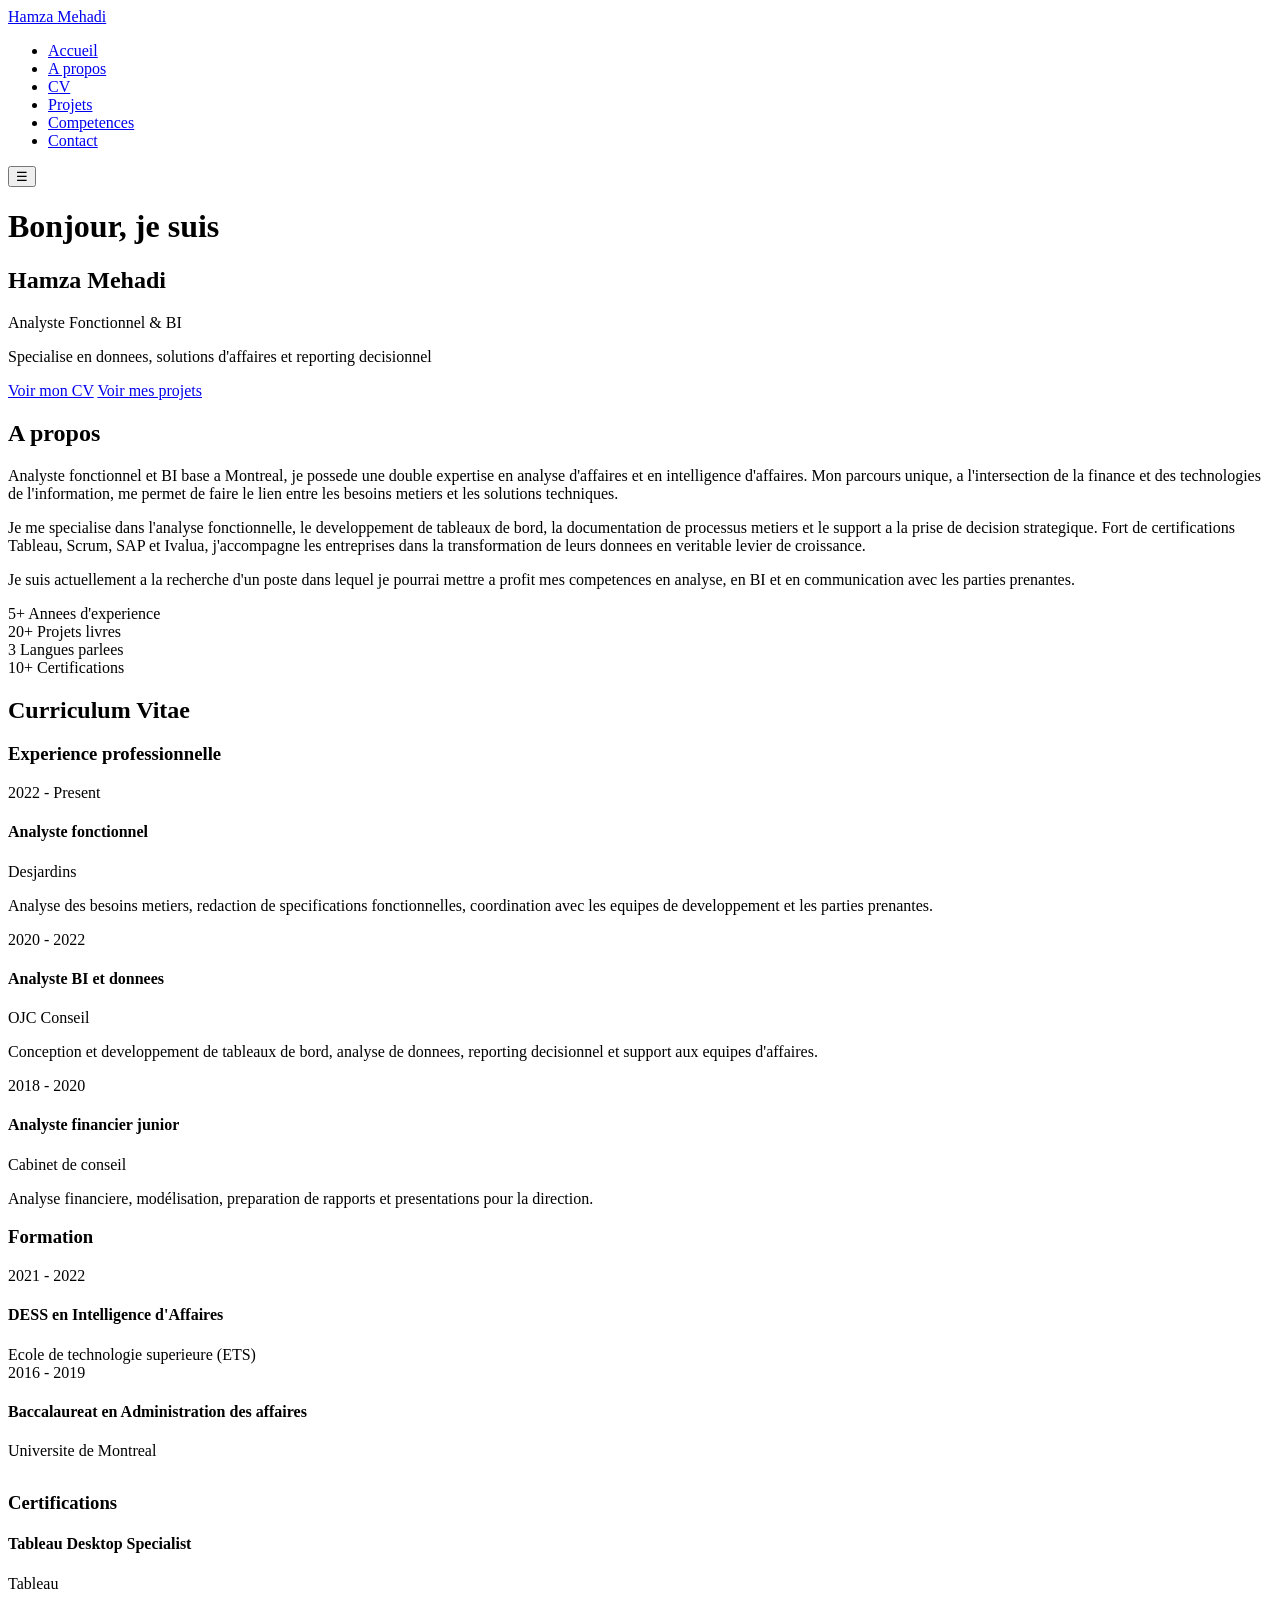
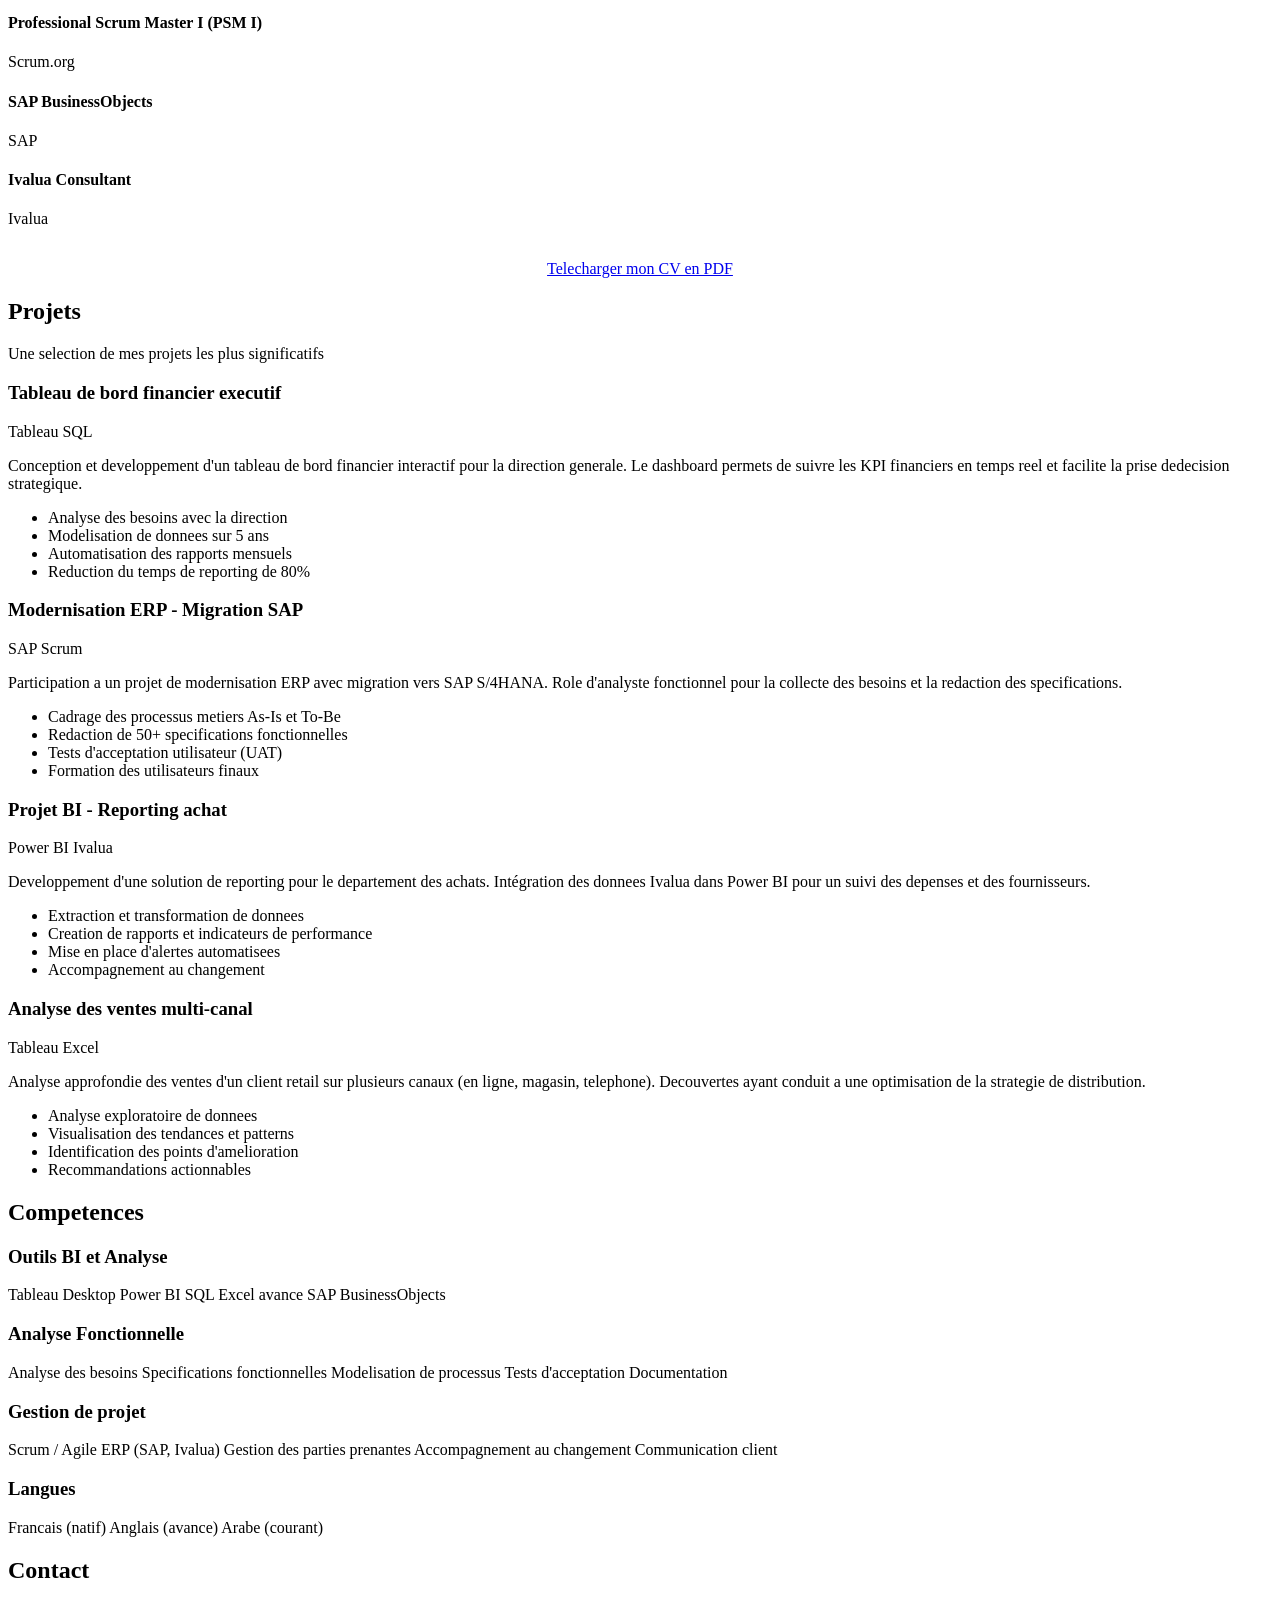
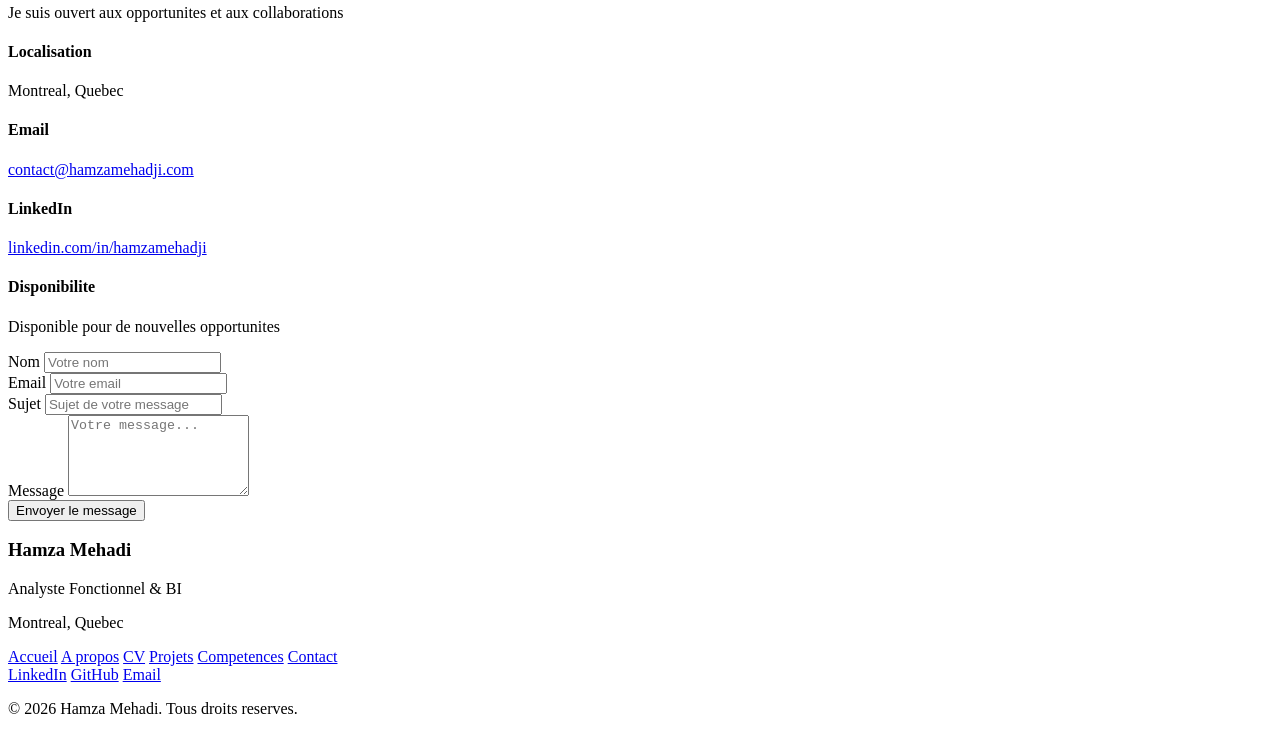
==== index.html @ 6923480e "Create index.html" ====
<!DOCTYPE html>
<html lang="fr">
<head>
    <meta charset="UTF-8">
    <meta name="viewport" content="width=device-width, initial-scale=1.0">
    <meta name="description" content="Portfolio de Hamza Mehadi - Analyste Fonctionnel et BI a Montreal">
    <title>Hamza Mehadi | Analyste Fonctionnel et BI</title>
    <link rel="stylesheet" href="styles.css">
</head>
<body>
    <!-- Navigation -->
    <nav class="navbar">
        <a href="#" class="logo">Hamza Mehadi</a>
        <ul class="nav-links">
            <li><a href="#accueil">Accueil</a></li>
            <li><a href="#apropos">A propos</a></li>
            <li><a href="#cv">CV</a></li>
            <li><a href="#projets">Projets</a></li>
            <li><a href="#competences">Competences</a></li>
            <li><a href="#contact">Contact</a></li>
        </ul>
        <button class="nav-toggle" aria-label="Menu">&#9776;</button>
    </nav>

    <!-- Accueil / Hero -->
    <header id="accueil" class="hero">
        <div class="hero-content">
            <h1 class="hero-greeting">Bonjour, je suis</h1>
            <h2 class="hero-name">Hamza Mehadi</h2>
            <p class="hero-title">Analyste Fonctionnel & BI</p>
            <p class="hero-subtitle">Specialise en donnees, solutions d'affaires et reporting decisionnel</p>
            <div class="hero-buttons">
                <a href="#cv" class="btn btn-primary">Voir mon CV</a>
                <a href="#projets" class="btn btn-secondary">Voir mes projets</a>
            </div>
        </div>
    </header>

    <!-- A propos -->
    <section id="apropos" class="section">
        <div class="container">
            <h2 class="section-title">A propos</h2>
            <div class="about-content">
                <div class="about-text">
                    <p>Analyste fonctionnel et BI base a Montreal, je possede une double expertise en analyse d'affaires et en intelligence d'affaires. Mon parcours unique, a l'intersection de la finance et des technologies de l'information, me permet de faire le lien entre les besoins metiers et les solutions techniques.</p>
                    <p>Je me specialise dans l'analyse fonctionnelle, le developpement de tableaux de bord, la documentation de processus metiers et le support a la prise de decision strategique. Fort de certifications Tableau, Scrum, SAP et Ivalua, j'accompagne les entreprises dans la transformation de leurs donnees en veritable levier de croissance.</p>
                    <p>Je suis actuellement a la recherche d'un poste dans lequel je pourrai mettre a profit mes competences en analyse, en BI et en communication avec les parties prenantes.</p>
                </div>
                <div class="about-stats">
                    <div class="stat-card">
                        <span class="stat-number">5+</span>
                        <span class="stat-label">Annees d'experience</span>
                    </div>
                    <div class="stat-card">
                        <span class="stat-number">20+</span>
                        <span class="stat-label">Projets livres</span>
                    </div>
                    <div class="stat-card">
                        <span class="stat-number">3</span>
                        <span class="stat-label">Langues parlees</span>
                    </div>
                    <div class="stat-card">
                        <span class="stat-number">10+</span>
                        <span class="stat-label">Certifications</span>
                    </div>
                </div>
            </div>
        </div>
    </section>

    <!-- CV -->
    <section id="cv" class="section section-alt">
        <div class="container">
            <h2 class="section-title">Curriculum Vitae</h2>
            <div class="cv-wrapper">
                <!-- Experience -->
                <div class="cv-column">
                    <h3 class="cv-heading">Experience professionnelle</h3>
                    <div class="cv-item">
                        <span class="cv-date">2022 - Present</span>
                        <h4 class="cv-role">Analyste fonctionnel</h4>
                        <span class="cv-company">Desjardins</span>
                        <p>Analyse des besoins metiers, redaction de specifications fonctionnelles, coordination avec les equipes de developpement et les parties prenantes.</p>
                    </div>
                    <div class="cv-item">
                        <span class="cv-date">2020 - 2022</span>
                        <h4 class="cv-role">Analyste BI et donnees</h4>
                        <span class="cv-company">OJC Conseil</span>
                        <p>Conception et developpement de tableaux de bord, analyse de donnees, reporting decisionnel et support aux equipes d'affaires.</p>
                    </div>
                    <div class="cv-item">
                        <span class="cv-date">2018 - 2020</span>
                        <h4 class="cv-role">Analyste financier junior</h4>
                        <span class="cv-company">Cabinet de conseil</span>
                        <p>Analyse financiere, modélisation, preparation de rapports et presentations pour la direction.</p>
                    </div>
                </div>
                <!-- Formation -->
                <div class="cv-column">
                    <h3 class="cv-heading">Formation</h3>
                    <div class="cv-item">
                        <span class="cv-date">2021 - 2022</span>
                        <h4 class="cv-role">DESS en Intelligence d'Affaires</h4>
                        <span class="cv-company">Ecole de technologie superieure (ETS)</span>
                    </div>
                    <div class="cv-item">
                        <span class="cv-date">2016 - 2019</span>
                        <h4 class="cv-role">Baccalaureat en Administration des affaires</h4>
                        <span class="cv-company">Universite de Montreal</span>
                    </div>
                    <h3 class="cv-heading" style="margin-top:2rem;">Certifications</h3>
                    <div class="cv-item">
                        <h4 class="cv-role">Tableau Desktop Specialist</h4>
                        <span class="cv-company">Tableau</span>
                    </div>
                    <div class="cv-item">
                        <h4 class="cv-role">Professional Scrum Master I (PSM I)</h4>
                        <span class="cv-company">Scrum.org</span>
                    </div>
                    <div class="cv-item">
                        <h4 class="cv-role">SAP BusinessObjects</h4>
                        <span class="cv-company">SAP</span>
                    </div>
                    <div class="cv-item">
                        <h4 class="cv-role">Ivalua Consultant</h4>
                        <span class="cv-company">Ivalua</span>
                    </div>
                </div>
            </div>
            <div class="cv-download" style="text-align:center;margin-top:2rem;">
                <a href="#" class="btn btn-primary">Telecharger mon CV en PDF</a>
            </div>
        </div>
    </section>

    <!-- Projets -->
    <section id="projets" class="section">
        <div class="container">
            <h2 class="section-title">Projets</h2>
            <p class="section-subtitle">Une selection de mes projets les plus significatifs</p>
            <div class="projects-grid">
                <!-- Projet 1 -->
                <article class="project-card">
                    <div class="project-content">
                        <h3 class="project-title">Tableau de bord financier executif</h3>
                        <span class="project-tag">Tableau</span>
                        <span class="project-tag">SQL</span>
                        <p>Conception et developpement d'un tableau de bord financier interactif pour la direction generale. Le dashboard permets de suivre les KPI financiers en temps reel et facilite la prise dedecision strategique.</p>
                        <ul class="project-highlights">
                            <li>Analyse des besoins avec la direction</li>
                            <li>Modelisation de donnees sur 5 ans</li>
                            <li>Automatisation des rapports mensuels</li>
                            <li>Reduction du temps de reporting de 80%</li>
                        </ul>
                    </div>
                </article>
                <!-- Projet 2 -->
                <article class="project-card">
                    <div class="project-content">
                        <h3 class="project-title">Modernisation ERP - Migration SAP</h3>
                        <span class="project-tag">SAP</span>
                        <span class="project-tag">Scrum</span>
                        <p>Participation a un projet de modernisation ERP avec migration vers SAP S/4HANA. Role d'analyste fonctionnel pour la collecte des besoins et la redaction des specifications.</p>
                        <ul class="project-highlights">
                            <li>Cadrage des processus metiers As-Is et To-Be</li>
                            <li>Redaction de 50+ specifications fonctionnelles</li>
                            <li>Tests d'acceptation utilisateur (UAT)</li>
                            <li>Formation des utilisateurs finaux</li>
                        </ul>
                    </div>
                </article>
                <!-- Projet 3 -->
                <article class="project-card">
                    <div class="project-content">
                        <h3 class="project-title">Projet BI - Reporting achat</h3>
                        <span class="project-tag">Power BI</span>
                        <span class="project-tag">Ivalua</span>
                        <p>Developpement d'une solution de reporting pour le departement des achats. Intégration des donnees Ivalua dans Power BI pour un suivi des depenses et des fournisseurs.</p>
                        <ul class="project-highlights">
                            <li>Extraction et transformation de donnees</li>
                            <li>Creation de rapports et indicateurs de performance</li>
                            <li>Mise en place d'alertes automatisees</li>
                            <li>Accompagnement au changement</li>
                        </ul>
                    </div>
                </article>
                <!-- Projet 4 -->
                <article class="project-card">
                    <div class="project-content">
                        <h3 class="project-title">Analyse des ventes multi-canal</h3>
                        <span class="project-tag">Tableau</span>
                        <span class="project-tag">Excel</span>
                        <p>Analyse approfondie des ventes d'un client retail sur plusieurs canaux (en ligne, magasin, telephone). Decouvertes ayant conduit a une optimisation de la strategie de distribution.</p>
                        <ul class="project-highlights">
                            <li>Analyse exploratoire de donnees</li>
                            <li>Visualisation des tendances et patterns</li>
                            <li>Identification des points d'amelioration</li>
                            <li>Recommandations actionnables</li>
                        </ul>
                    </div>
                </article>
            </div>
        </div>
    </section>

    <!-- Competences -->
    <section id="competences" class="section section-alt">
        <div class="container">
            <h2 class="section-title">Competences</h2>
            <div class="skills-grid">
                <!-- Competences techniques -->
                <div class="skills-category">
                    <h3 class="skills-category-title">Outils BI et Analyse</h3>
                    <div class="skills-list">
                        <span class="skill-tag">Tableau Desktop</span>
                        <span class="skill-tag">Power BI</span>
                        <span class="skill-tag">SQL</span>
                        <span class="skill-tag">Excel avance</span>
                        <span class="skill-tag">SAP BusinessObjects</span>
                    </div>
                </div>
                <!-- Competences fonctionnelles -->
                <div class="skills-category">
                    <h3 class="skills-category-title">Analyse Fonctionnelle</h3>
                    <div class="skills-list">
                        <span class="skill-tag">Analyse des besoins</span>
                        <span class="skill-tag">Specifications fonctionnelles</span>
                        <span class="skill-tag">Modelisation de processus</span>
                        <span class="skill-tag">Tests d'acceptation</span>
                        <span class="skill-tag">Documentation</span>
                    </div>
                </div>
                <!-- Competences gestion -->
                <div class="skills-category">
                    <h3 class="skills-category-title">Gestion de projet</h3>
                    <div class="skills-list">
                        <span class="skill-tag">Scrum / Agile</span>
                        <span class="skill-tag">ERP (SAP, Ivalua)</span>
                        <span class="skill-tag">Gestion des parties prenantes</span>
                        <span class="skill-tag">Accompagnement au changement</span>
                        <span class="skill-tag">Communication client</span>
                    </div>
                </div>
                <!-- Langues -->
                <div class="skills-category">
                    <h3 class="skills-category-title">Langues</h3>
                    <div class="skills-list">
                        <span class="skill-tag">Francais (natif)</span>
                        <span class="skill-tag">Anglais (avance)</span>
                        <span class="skill-tag">Arabe (courant)</span>
                    </div>
                </div>
            </div>
        </div>
    </section>

    <!-- Contact -->
    <section id="contact" class="section">
        <div class="container">
            <h2 class="section-title">Contact</h2>
            <p class="section-subtitle">Je suis ouvert aux opportunites et aux collaborations</p>
            <div class="contact-wrapper">
                <div class="contact-info">
                    <div class="contact-item">
                        <h4>Localisation</h4>
                        <p>Montreal, Quebec</p>
                    </div>
                    <div class="contact-item">
                        <h4>Email</h4>
                        <a href="mailto:contact@hamzamehadji.com">contact@hamzamehadji.com</a>
                    </div>
                    <div class="contact-item">
                        <h4>LinkedIn</h4>
                        <a href="https://linkedin.com/in/hamzamehadji" target="_blank" rel="noopener">linkedin.com/in/hamzamehadji</a>
                    </div>
                    <div class="contact-item">
                        <h4>Disponibilite</h4>
                        <p>Disponible pour de nouvelles opportunites</p>
                    </div>
                </div>
                <form class="contact-form" action="https://formspree.io/f/xbjqlewv" method="POST">
                    <div class="form-group">
                        <label for="name">Nom</label>
                        <input type="text" id="name" name="name" placeholder="Votre nom" required>
                    </div>
                    <div class="form-group">
                        <label for="email">Email</label>
                        <input type="email" id="email" name="email" placeholder="Votre email" required>
                    </div>
                    <div class="form-group">
                        <label for="subject">Sujet</label>
                        <input type="text" id="subject" name="subject" placeholder="Sujet de votre message" required>
                    </div>
                    <div class="form-group">
                        <label for="message">Message</label>
                        <textarea id="message" name="message" rows="5" placeholder="Votre message..." required></textarea>
                    </div>
                    <button type="submit" class="btn btn-primary">Envoyer le message</button>
                </form>
            </div>
        </div>
    </section>

    <!-- Footer -->
    <footer class="footer">
        <div class="container footer-content">
            <div class="footer-brand">
                <h3>Hamza Mehadi</h3>
                <p>Analyste Fonctionnel & BI</p>
                <p>Montreal, Quebec</p>
            </div>
            <div class="footer-links">
                <a href="#accueil">Accueil</a>
                <a href="#apropos">A propos</a>
                <a href="#cv">CV</a>
                <a href="#projets">Projets</a>
                <a href="#competences">Competences</a>
                <a href="#contact">Contact</a>
            </div>
            <div class="footer-social">
                <a href="https://linkedin.com/in/hamzamehadji" target="_blank" rel="noopener">LinkedIn</a>
                <a href="https://github.com/hamzamehadji" target="_blank" rel="noopener">GitHub</a>
                <a href="mailto:contact@hamzamehadji.com">Email</a>
            </div>
        </div>
        <div class="footer-bottom">
            <p>&copy; 2026 Hamza Mehadi. Tous droits reserves.</p>
        </div>
    </footer>

    <script>
        // Navigation toggle mobile
        document.querySelector('.nav-toggle').addEventListener('click', function() {
            document.querySelector('.nav-links').classList.toggle('active');
        });
        // Smooth scroll
        document.querySelectorAll('a[href^="#"]').forEach(function(anchor) {
            anchor.addEventListener('click', function(e) {
                e.preventDefault();
                const target = document.querySelector(this.getAttribute('href'));
                if (target) {
                    target.scrollIntoView({ behavior: 'smooth' });
                    document.querySelector('.nav-links').classList.remove('active');
                }
            });
        });
        // Scroll reveal animation
        const revealElements = document.querySelectorAll('.section, .project-card, .skill-tag, .stat-card');
        const revealOnScroll = function() {
            revealElements.forEach(function(el) {
                const rect = el.getBoundingClientRect();
                if (rect.top < window.innerHeight * 0.85) {
                    el.classList.add('reveal-visible');
                }
            });
        };
        window.addEventListener('scroll', revealOnScroll);
        window.addEventListener('DOMContentLoaded', revealOnScroll);
    </script>
</body>
</html>
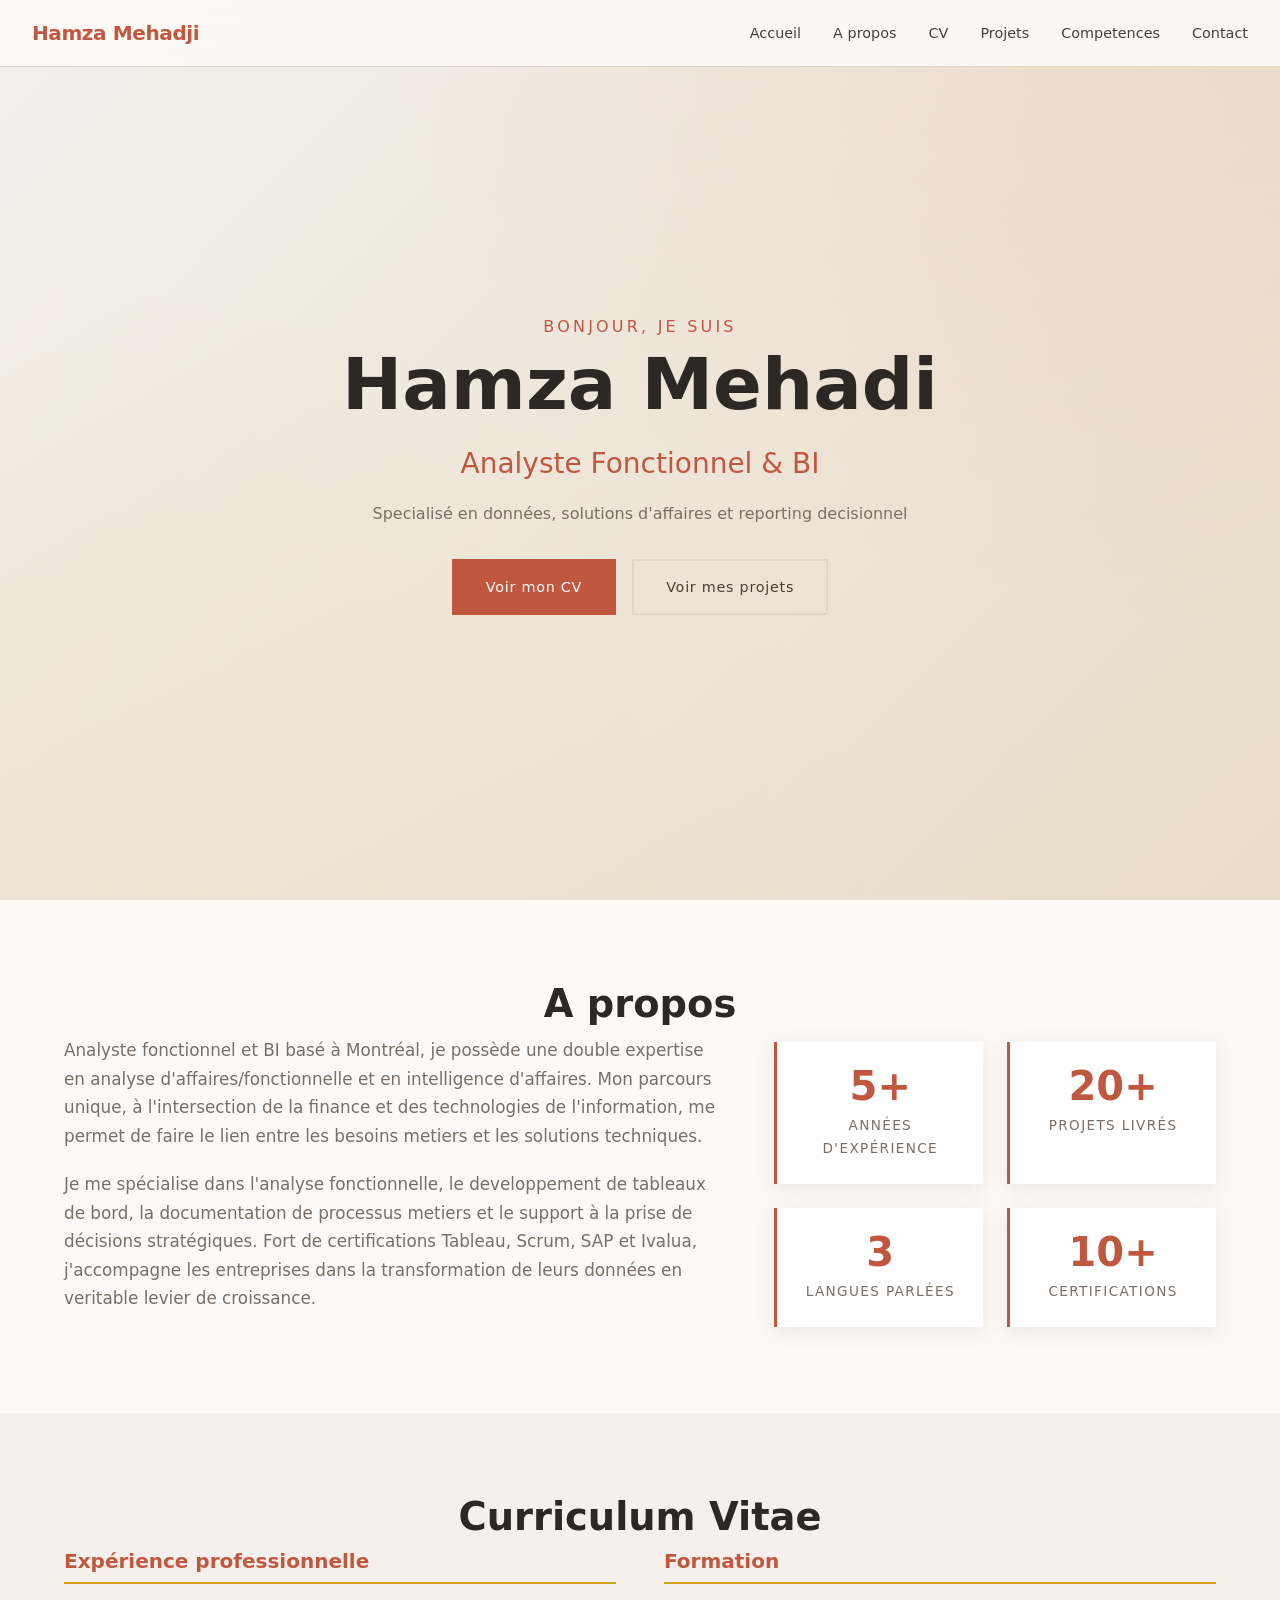
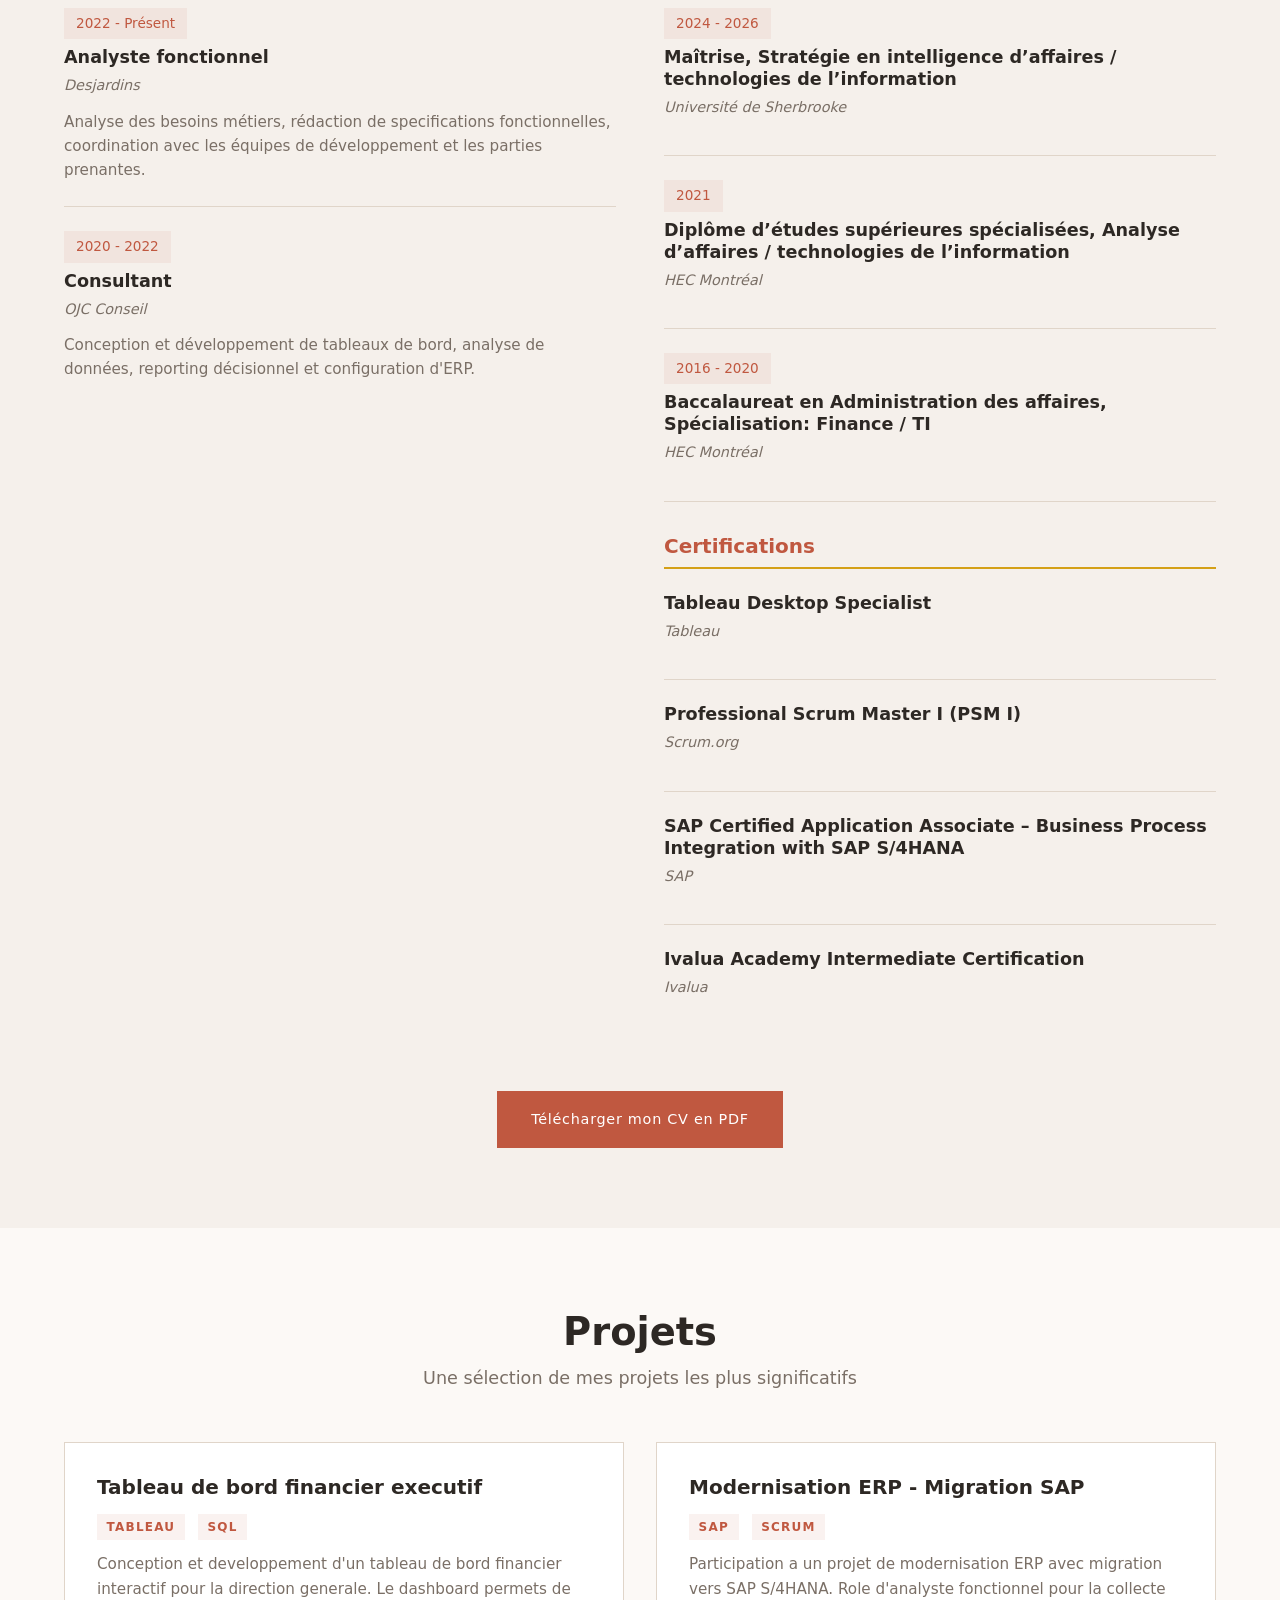
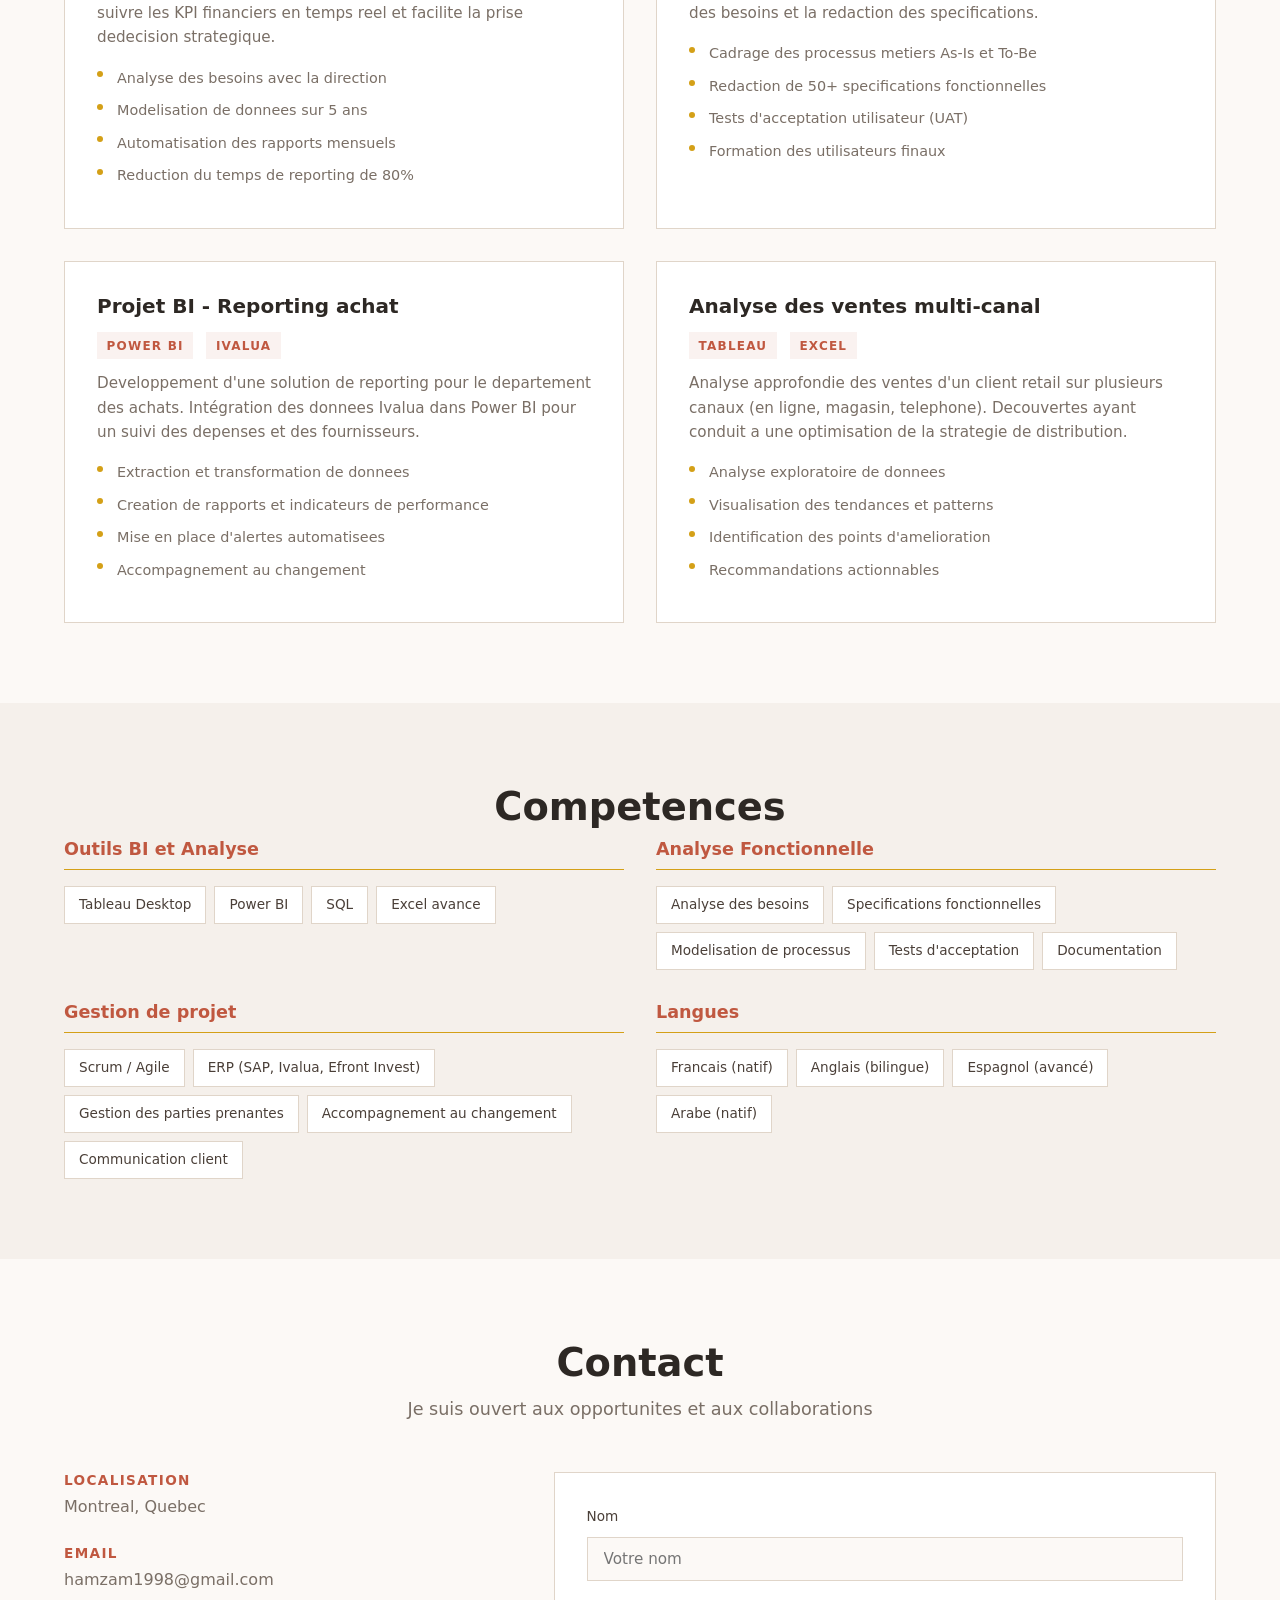
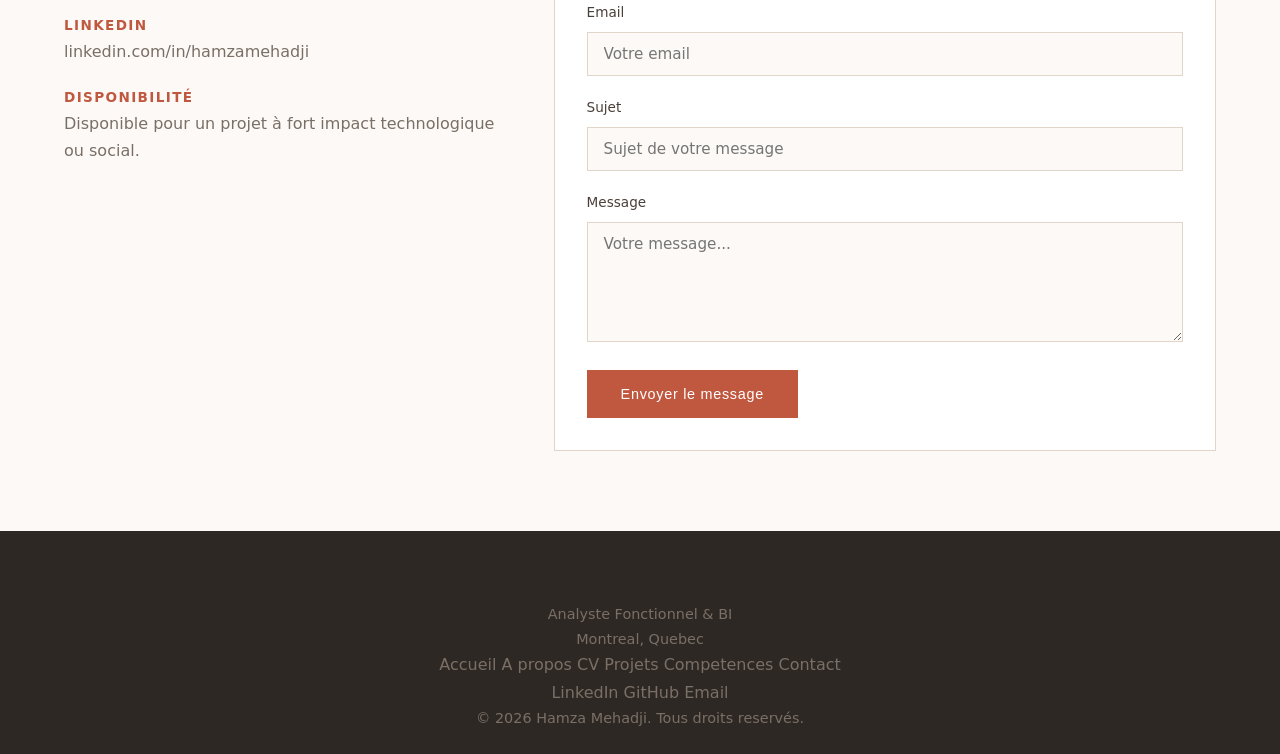
==== commit 456693e6: "Update index.html" ====
--- a/index.html
+++ b/index.html
@@ -10,7 +10,7 @@
 <body>
     <!-- Navigation -->
     <nav class="navbar">
-        <a href="#" class="logo">Hamza Mehadi</a>
+        <a href="#" class="logo">Hamza Mehadji</a>
         <ul class="nav-links">
             <li><a href="#accueil">Accueil</a></li>
             <li><a href="#apropos">A propos</a></li>
@@ -28,7 +28,7 @@
             <h1 class="hero-greeting">Bonjour, je suis</h1>
             <h2 class="hero-name">Hamza Mehadi</h2>
             <p class="hero-title">Analyste Fonctionnel & BI</p>
-            <p class="hero-subtitle">Specialise en donnees, solutions d'affaires et reporting decisionnel</p>
+            <p class="hero-subtitle">Specialisé en données, solutions d'affaires et reporting decisionnel</p>
             <div class="hero-buttons">
                 <a href="#cv" class="btn btn-primary">Voir mon CV</a>
                 <a href="#projets" class="btn btn-secondary">Voir mes projets</a>
@@ -42,22 +42,21 @@
             <h2 class="section-title">A propos</h2>
             <div class="about-content">
                 <div class="about-text">
-                    <p>Analyste fonctionnel et BI base a Montreal, je possede une double expertise en analyse d'affaires et en intelligence d'affaires. Mon parcours unique, a l'intersection de la finance et des technologies de l'information, me permet de faire le lien entre les besoins metiers et les solutions techniques.</p>
-                    <p>Je me specialise dans l'analyse fonctionnelle, le developpement de tableaux de bord, la documentation de processus metiers et le support a la prise de decision strategique. Fort de certifications Tableau, Scrum, SAP et Ivalua, j'accompagne les entreprises dans la transformation de leurs donnees en veritable levier de croissance.</p>
-                    <p>Je suis actuellement a la recherche d'un poste dans lequel je pourrai mettre a profit mes competences en analyse, en BI et en communication avec les parties prenantes.</p>
+                    <p>Analyste fonctionnel et BI basé à Montréal, je possède une double expertise en analyse d'affaires/fonctionnelle et en intelligence d'affaires. Mon parcours unique, à l'intersection de la finance et des technologies de l'information, me permet de faire le lien entre les besoins metiers et les solutions techniques.</p>
+                    <p>Je me spécialise dans l'analyse fonctionnelle, le developpement de tableaux de bord, la documentation de processus metiers et le support à la prise de décisions stratégiques. Fort de certifications Tableau, Scrum, SAP et Ivalua, j'accompagne les entreprises dans la transformation de leurs données en veritable levier de croissance.</p>
                 </div>
                 <div class="about-stats">
                     <div class="stat-card">
                         <span class="stat-number">5+</span>
-                        <span class="stat-label">Annees d'experience</span>
+                        <span class="stat-label">Années d'expérience</span>
                     </div>
                     <div class="stat-card">
                         <span class="stat-number">20+</span>
-                        <span class="stat-label">Projets livres</span>
+                        <span class="stat-label">Projets livrés</span>
                     </div>
                     <div class="stat-card">
                         <span class="stat-number">3</span>
-                        <span class="stat-label">Langues parlees</span>
+                        <span class="stat-label">Langues parlées</span>
                     </div>
                     <div class="stat-card">
                         <span class="stat-number">10+</span>
@@ -75,38 +74,37 @@
             <div class="cv-wrapper">
                 <!-- Experience -->
                 <div class="cv-column">
-                    <h3 class="cv-heading">Experience professionnelle</h3>
-                    <div class="cv-item">
-                        <span class="cv-date">2022 - Present</span>
+                    <h3 class="cv-heading">Expérience professionnelle</h3>
+                    <div class="cv-item">
+                        <span class="cv-date">2022 - Présent</span>
                         <h4 class="cv-role">Analyste fonctionnel</h4>
                         <span class="cv-company">Desjardins</span>
-                        <p>Analyse des besoins metiers, redaction de specifications fonctionnelles, coordination avec les equipes de developpement et les parties prenantes.</p>
+                        <p>Analyse des besoins métiers, rédaction de specifications fonctionnelles, coordination avec les équipes de développement et les parties prenantes.</p>
                     </div>
                     <div class="cv-item">
                         <span class="cv-date">2020 - 2022</span>
-                        <h4 class="cv-role">Analyste BI et donnees</h4>
+                        <h4 class="cv-role">Consultant</h4>
                         <span class="cv-company">OJC Conseil</span>
-                        <p>Conception et developpement de tableaux de bord, analyse de donnees, reporting decisionnel et support aux equipes d'affaires.</p>
-                    </div>
-                    <div class="cv-item">
-                        <span class="cv-date">2018 - 2020</span>
-                        <h4 class="cv-role">Analyste financier junior</h4>
-                        <span class="cv-company">Cabinet de conseil</span>
-                        <p>Analyse financiere, modélisation, preparation de rapports et presentations pour la direction.</p>
+                        <p>Conception et développement de tableaux de bord, analyse de données, reporting décisionnel et configuration d'ERP.</p>
                     </div>
                 </div>
                 <!-- Formation -->
                 <div class="cv-column">
                     <h3 class="cv-heading">Formation</h3>
                     <div class="cv-item">
-                        <span class="cv-date">2021 - 2022</span>
-                        <h4 class="cv-role">DESS en Intelligence d'Affaires</h4>
-                        <span class="cv-company">Ecole de technologie superieure (ETS)</span>
-                    </div>
-                    <div class="cv-item">
-                        <span class="cv-date">2016 - 2019</span>
-                        <h4 class="cv-role">Baccalaureat en Administration des affaires</h4>
-                        <span class="cv-company">Universite de Montreal</span>
+                        <span class="cv-date">2024 - 2026</span>
+                        <h4 class="cv-role">Maîtrise, Stratégie en intelligence d’affaires / technologies de l’information</h4>
+                        <span class="cv-company">Université de Sherbrooke</span>
+                    </div>
+                    <div class="cv-item">
+                        <span class="cv-date">2021</span>
+                        <h4 class="cv-role">Diplôme d’études supérieures spécialisées, Analyse d’affaires / technologies de l’information </h4>
+                        <span class="cv-company">HEC Montréal</span>
+                    </div>
+                    <div class="cv-item">
+                        <span class="cv-date">2016 - 2020</span>
+                        <h4 class="cv-role">Baccalaureat en Administration des affaires, Spécialisation: Finance / TI</h4>
+                        <span class="cv-company">HEC Montréal</span>
                     </div>
                     <h3 class="cv-heading" style="margin-top:2rem;">Certifications</h3>
                     <div class="cv-item">
@@ -118,17 +116,17 @@
                         <span class="cv-company">Scrum.org</span>
                     </div>
                     <div class="cv-item">
-                        <h4 class="cv-role">SAP BusinessObjects</h4>
+                        <h4 class="cv-role">SAP Certified Application Associate – Business Process Integration with SAP S/4HANA</h4>
                         <span class="cv-company">SAP</span>
                     </div>
                     <div class="cv-item">
-                        <h4 class="cv-role">Ivalua Consultant</h4>
+                        <h4 class="cv-role"> Ivalua Academy Intermediate Certification</h4>
                         <span class="cv-company">Ivalua</span>
                     </div>
                 </div>
             </div>
             <div class="cv-download" style="text-align:center;margin-top:2rem;">
-                <a href="#" class="btn btn-primary">Telecharger mon CV en PDF</a>
+                <a href="#" class="btn btn-primary">Télécharger mon CV en PDF</a>
             </div>
         </div>
     </section>
@@ -137,7 +135,7 @@
     <section id="projets" class="section">
         <div class="container">
             <h2 class="section-title">Projets</h2>
-            <p class="section-subtitle">Une selection de mes projets les plus significatifs</p>
+            <p class="section-subtitle">Une sélection de mes projets les plus significatifs</p>
             <div class="projects-grid">
                 <!-- Projet 1 -->
                 <article class="project-card">
@@ -216,7 +214,6 @@
                         <span class="skill-tag">Power BI</span>
                         <span class="skill-tag">SQL</span>
                         <span class="skill-tag">Excel avance</span>
-                        <span class="skill-tag">SAP BusinessObjects</span>
                     </div>
                 </div>
                 <!-- Competences fonctionnelles -->
@@ -235,7 +232,7 @@
                     <h3 class="skills-category-title">Gestion de projet</h3>
                     <div class="skills-list">
                         <span class="skill-tag">Scrum / Agile</span>
-                        <span class="skill-tag">ERP (SAP, Ivalua)</span>
+                        <span class="skill-tag">ERP (SAP, Ivalua, Efront Invest)</span>
                         <span class="skill-tag">Gestion des parties prenantes</span>
                         <span class="skill-tag">Accompagnement au changement</span>
                         <span class="skill-tag">Communication client</span>
@@ -246,8 +243,9 @@
                     <h3 class="skills-category-title">Langues</h3>
                     <div class="skills-list">
                         <span class="skill-tag">Francais (natif)</span>
-                        <span class="skill-tag">Anglais (avance)</span>
-                        <span class="skill-tag">Arabe (courant)</span>
+                        <span class="skill-tag">Anglais (bilingue)</span>
+                        <span class="skill-tag">Espagnol (avancé)</span>
+                        <span class="skill-tag">Arabe (natif)</span>
                     </div>
                 </div>
             </div>
@@ -267,15 +265,15 @@
                     </div>
                     <div class="contact-item">
                         <h4>Email</h4>
-                        <a href="mailto:contact@hamzamehadji.com">contact@hamzamehadji.com</a>
+                        <a href="mailto:contact@hamzamehadji.com">hamzam1998@gmail.com</a>
                     </div>
                     <div class="contact-item">
                         <h4>LinkedIn</h4>
                         <a href="https://linkedin.com/in/hamzamehadji" target="_blank" rel="noopener">linkedin.com/in/hamzamehadji</a>
                     </div>
                     <div class="contact-item">
-                        <h4>Disponibilite</h4>
-                        <p>Disponible pour de nouvelles opportunites</p>
+                        <h4>Disponibilité</h4>
+                        <p>Disponible pour un projet à fort impact technologique ou social.</p>
                     </div>
                 </div>
                 <form class="contact-form" action="https://formspree.io/f/xbjqlewv" method="POST">
@@ -324,7 +322,7 @@
             </div>
         </div>
         <div class="footer-bottom">
-            <p>&copy; 2026 Hamza Mehadi. Tous droits reserves.</p>
+            <p>&copy; 2026 Hamza Mehadji. Tous droits reservés.</p>
         </div>
     </footer>
 
--- a/styles.css
+++ b/styles.css
@@ -0,0 +1,694 @@
+/* ===================================
+   Styles personnalisés - Portfolio Hamza Mehadi
+   Palette naturelle: terracotta, ocre, beige
+   =================================== */
+
+/* --- Variables CSS --- */
+:root {
+    --color-bg: #fcf9f6;
+    --color-bg-alt: #f5f0eb;
+    --color-bg-dark: #2d2824;
+    --color-text: #4a3f38;
+    --color-text-light: #7a6f66;
+    --color-text-muted: #a89f97;
+    --color-accent: #c05840;
+    --color-accent-hover: #a04830;
+    --color-terracotta: #c05840;
+    --color-ocre: #d4a017;
+    --color-sand: #e8dcc8;
+    --color-sage: #8f9e8a;
+    --color-stone: #5d4e46;
+    --color-border: #e0d5c9;
+    --color-shadow: rgba(93, 78, 70, 0.1);
+    --font-main: 'Inter', system-ui, -apple-system, sans-serif;
+    --font-heading: 'Inter', system-ui, sans-serif;
+    --max-width: 1200px;
+    --transition: all 0.3s ease;
+}
+
+/* --- Reset et base --- */
+*,
+*::before,
+*::after {
+    margin: 0;
+    padding: 0;
+    box-sizing: border-box;
+}
+
+html {
+    scroll-behavior: smooth;
+}
+
+body {
+    font-family: var(--font-main);
+    font-size: 16px;
+    line-height: 1.7;
+    color: var(--color-text);
+    background-color: var(--color-bg);
+    overflow-x: hidden;
+}
+
+h1, h2, h3, h4, h5, h6 {
+    font-family: var(--font-heading);
+    font-weight: 600;
+    line-height: 1.25;
+    color: var(--color-bg-dark);
+}
+
+a {
+    text-decoration: none;
+    color: inherit;
+    transition: var(--transition);
+}
+
+img {
+    max-width: 100%;
+    height: auto;
+}
+
+ul {
+    list-style: none;
+}
+
+.container {
+    max-width: var(--max-width);
+    margin: 0 auto;
+    padding: 0 1.5rem;
+}
+
+/* --- Navigation --- */
+.navbar {
+    position: fixed;
+    top: 0;
+    left: 0;
+    right: 0;
+    display: flex;
+    justify-content: space-between;
+    align-items: center;
+    padding: 1rem 2rem;
+    background: rgba(252, 249, 246, 0.92);
+    backdrop-filter: blur(12px);
+    border-bottom: 1px solid var(--color-border);
+    z-index: 1000;
+}
+
+.navbar .logo {
+    font-size: 1.25rem;
+    font-weight: 700;
+    color: var(--color-accent);
+    letter-spacing: -0.02em;
+}
+
+.nav-links {
+    display: flex;
+    gap: 2rem;
+}
+
+.nav-links a {
+    font-size: 0.9rem;
+    font-weight: 500;
+    color: var(--color-text);
+    position: relative;
+    padding: 0.25rem 0;
+}
+
+.nav-links a::after {
+    content: '';
+    position: absolute;
+    bottom: 0;
+    left: 0;
+    width: 0;
+    height: 2px;
+    background: var(--color-terracotta);
+    transition: width 0.3s ease;
+}
+
+.nav-links a:hover,
+.nav-links a:hover::after {
+    color: var(--color-accent);
+    width: 100%;
+}
+
+.nav-toggle {
+    display: none;
+    background: none;
+    border: none;
+    font-size: 1.5rem;
+    color: var(--color-text);
+    cursor: pointer;
+}
+
+/* --- Hero --- */
+.hero {
+    min-height: 100vh;
+    display: flex;
+    align-items: center;
+    justify-content: center;
+    padding: 6rem 1.5rem 4rem;
+    background: linear-gradient(135deg, var(--color-bg-alt) 0%, var(--color-sand) 100%);
+    position: relative;
+}
+
+.hero::before {
+    content: '';
+    position: absolute;
+    top: 0;
+    left: 0;
+    right: 0;
+    bottom: 0;
+    background-image: radial-gradient(ellipse at top right, rgba(192, 88, 64, 0.08) 0%, transparent 50%),
+                      radial-gradient(ellipse at bottom left, rgba(212, 160, 23, 0.05) 0%, transparent 50%);
+    pointer-events: none;
+}
+
+.hero-content {
+    text-align: center;
+    max-width: 800px;
+    position: relative;
+    z-index: 1;
+}
+
+.hero-greeting {
+    font-size: 1rem;
+    font-weight: 400;
+    color: var(--color-accent);
+    text-transform: uppercase;
+    letter-spacing: 0.2em;
+    margin-bottom: 0.5rem;
+}
+
+.hero-name {
+    font-size: clamp(2.5rem, 6vw, 4.5rem);
+    font-weight: 700;
+    color: var(--color-bg-dark);
+    line-height: 1.1;
+    margin-bottom: 1rem;
+}
+
+.hero-title {
+    font-size: clamp(1.25rem, 2.5vw, 1.75rem);
+    font-weight: 500;
+    color: var(--color-terracotta);
+    margin-bottom: 0.75rem;
+}
+
+.hero-subtitle {
+    font-size: 1rem;
+    color: var(--color-text-light);
+    margin-bottom: 2rem;
+    max-width: 600px;
+    margin-left: auto;
+    margin-right: auto;
+}
+
+.hero-buttons {
+    display: flex;
+    gap: 1rem;
+    justify-content: center;
+    flex-wrap: wrap;
+}
+
+/* --- Boutons --- */
+.btn {
+    display: inline-block;
+    padding: 0.875rem 2rem;
+    font-size: 0.9rem;
+    font-weight: 500;
+    border-radius: 0;
+    cursor: pointer;
+    transition: var(--transition);
+    letter-spacing: 0.05em;
+}
+
+.btn-primary {
+    background: var(--color-accent);
+    color: white;
+    border: 2px solid var(--color-accent);
+}
+
+.btn-primary:hover {
+    background: var(--color-accent-hover);
+    border-color: var(--color-accent-hover);
+    transform: translateY(-2px);
+    box-shadow: 0 4px 20px var(--color-shadow);
+}
+
+.btn-secondary {
+    background: transparent;
+    color: var(--color-text);
+    border: 2px solid var(--color-border);
+}
+
+.btn-secondary:hover {
+    border-color: var(--color-accent);
+    color: var(--color-accent);
+    transform: translateY(-2px);
+}
+
+/* --- Sections --- */
+.section {
+    padding: 5rem 0;
+}
+
+.section-alt {
+    background: var(--color-bg-alt);
+}
+
+.section-title {
+    font-size: clamp(1.75rem, 3vw, 2.5rem);
+    font-weight: 700;
+    color: var(--color-bg-dark);
+    margin-bottom: 0.5rem;
+    text-align: center;
+}
+
+.section-subtitle {
+    text-align: center;
+    color: var(--color-text-light);
+    margin-bottom: 3rem;
+    max-width: 600px;
+    margin-left: auto;
+    margin-right: auto;
+    font-size: 1.1rem;
+}
+
+/* --- A propos --- */
+.about-content {
+    display: grid;
+    grid-template-columns: 1.2fr 0.8fr;
+    gap: 3rem;
+    align-items: center;
+}
+
+.about-text p {
+    margin-bottom: 1.25rem;
+    color: var(--color-text-light);
+    font-size: 1.05rem;
+}
+
+.about-stats {
+    display: grid;
+    grid-template-columns: repeat(2, 1fr);
+    gap: 1.5rem;
+}
+
+.stat-card {
+    background: white;
+    padding: 1.5rem;
+    border-radius: 0;
+    border-left: 3px solid var(--color-accent);
+    box-shadow: 0 4px 20px var(--color-shadow);
+    text-align: center;
+    transition: var(--transition);
+}
+
+.stat-card:hover {
+    transform: translateY(-4px);
+    box-shadow: 0 8px 30px var(--color-shadow);
+}
+
+.stat-number {
+    display: block;
+    font-size: 2.5rem;
+    font-weight: 700;
+    color: var(--color-accent);
+    line-height: 1;
+}
+
+.stat-label {
+    display: block;
+    font-size: 0.85rem;
+    color: var(--color-text-light);
+    margin-top: 0.5rem;
+    text-transform: uppercase;
+    letter-spacing: 0.1em;
+}
+
+/* --- CV --- */
+.cv-wrapper {
+    display: grid;
+    grid-template-columns: repeat(2, 1fr);
+    gap: 3rem;
+}
+
+.cv-heading {
+    font-size: 1.25rem;
+    color: var(--color-accent);
+    margin-bottom: 1.5rem;
+    padding-bottom: 0.5rem;
+    border-bottom: 2px solid var(--color-ocre);
+}
+
+.cv-item {
+    margin-bottom: 1.5rem;
+    padding-bottom: 1.5rem;
+    border-bottom: 1px solid var(--color-border);
+}
+
+.cv-item:last-child {
+    border-bottom: none;
+}
+
+.cv-date {
+    display: inline-block;
+    font-size: 0.85rem;
+    font-weight: 500;
+    color: var(--color-terracotta);
+    background: rgba(192, 88, 64, 0.08);
+    padding: 0.25rem 0.75rem;
+    margin-bottom: 0.5rem;
+}
+
+.cv-role {
+    font-size: 1.1rem;
+    font-weight: 600;
+    color: var(--color-bg-dark);
+    margin-bottom: 0.25rem;
+}
+
+.cv-company {
+    display: block;
+    font-size: 0.9rem;
+    color: var(--color-text-light);
+    font-style: italic;
+    margin-bottom: 0.75rem;
+}
+
+.cv-item p {
+    font-size: 0.95rem;
+    color: var(--color-text-light);
+    line-height: 1.6;
+}
+
+/* --- Projets --- */
+.projects-grid {
+    display: grid;
+    grid-template-columns: repeat(2, 1fr);
+    gap: 2rem;
+}
+
+.project-card {
+    background: white;
+    border: 1px solid var(--color-border);
+    overflow: hidden;
+    transition: var(--transition);
+}
+
+.project-card:hover {
+    border-color: var(--color-terracotta);
+    box-shadow: 0 8px 30px var(--color-shadow);
+    transform: translateY(-4px);
+}
+
+.project-content {
+    padding: 2rem;
+}
+
+.project-title {
+    font-size: 1.25rem;
+    font-weight: 600;
+    color: var(--color-bg-dark);
+    margin-bottom: 0.75rem;
+}
+
+.project-tag {
+    display: inline-block;
+    font-size: 0.75rem;
+    font-weight: 600;
+    text-transform: uppercase;
+    letter-spacing: 0.1em;
+    color: var(--color-terracotta);
+    background: rgba(192, 88, 64, 0.08);
+    padding: 0.2rem 0.6rem;
+    margin-right: 0.5rem;
+    margin-bottom: 0.75rem;
+}
+
+.project-content p {
+    color: var(--color-text-light);
+    font-size: 0.95rem;
+    line-height: 1.6;
+    margin-bottom: 1rem;
+}
+
+.project-highlights {
+    list-style: none;
+}
+
+.project-highlights li {
+    position: relative;
+    padding-left: 1.25rem;
+    margin-bottom: 0.5rem;
+    color: var(--color-text-light);
+    font-size: 0.9rem;
+}
+
+.project-highlights li::before {
+    content: '';
+    position: absolute;
+    left: 0;
+    top: 0.4em;
+    width: 6px;
+    height: 6px;
+    background: var(--color-ocre);
+    border-radius: 50%;
+}
+
+/* --- Competences --- */
+.skills-grid {
+    display: grid;
+    grid-template-columns: repeat(2, 1fr);
+    gap: 2rem;
+}
+
+.skills-category-title {
+    font-size: 1.1rem;
+    font-weight: 600;
+    color: var(--color-terracotta);
+    margin-bottom: 1rem;
+    padding-bottom: 0.5rem;
+    border-bottom: 1px solid var(--color-ocre);
+}
+
+.skills-list {
+    display: flex;
+    flex-wrap: wrap;
+    gap: 0.5rem;
+}
+
+.skill-tag {
+    display: inline-block;
+    font-size: 0.85rem;
+    color: var(--color-text);
+    background: white;
+    border: 1px solid var(--color-border);
+    padding: 0.4rem 0.875rem;
+    transition: var(--transition);
+}
+
+.skill-tag:hover {
+    border-color: var(--color-accent);
+    color: var(--color-accent);
+    transform: translateY(-2px);
+}
+
+/* --- Contact --- */
+.contact-wrapper {
+    display: grid;
+    grid-template-columns: 0.8fr 1.2fr;
+    gap: 3rem;
+}
+
+.contact-item {
+    margin-bottom: 1.5rem;
+}
+
+.contact-item h4 {
+    font-size: 0.85rem;
+    text-transform: uppercase;
+    letter-spacing: 0.1em;
+    color: var(--color-terracotta);
+    margin-bottom: 0.25rem;
+}
+
+.contact-item p,
+.contact-item a {
+    color: var(--color-text-light);
+    font-size: 1rem;
+}
+
+.contact-item a:hover {
+    color: var(--color-accent);
+}
+
+.contact-form {
+    background: white;
+    padding: 2rem;
+    border: 1px solid var(--color-border);
+}
+
+.form-group {
+    margin-bottom: 1.25rem;
+}
+
+.form-group label {
+    display: block;
+    font-size: 0.85rem;
+    font-weight: 500;
+    color: var(--color-text);
+    margin-bottom: 0.5rem;
+}
+
+.form-group input,
+.form-group textarea {
+    width: 100%;
+    padding: 0.75rem 1rem;
+    font-size: 0.95rem;
+    font-family: inherit;
+    color: var(--color-text);
+    background: var(--color-bg);
+    border: 1px solid var(--color-border);
+    transition: var(--transition);
+}
+
+.form-group input:focus,
+.form-group textarea:focus {
+    outline: none;
+    border-color: var(--color-accent);
+    box-shadow: 0 0 0 3px rgba(192, 88, 64, 0.1);
+}
+
+.form-group textarea {
+    resize: vertical;
+    min-height: 120px;
+}
+
+
+/* --- Bouton submit --- */
+.form-group button[type="submit"] {
+  background: var(--color-terracotta);
+  color: white;
+  border: none;
+  padding: 0.875rem 2rem;
+  font-size: 1rem;
+  font-weight: 600;
+  cursor: pointer;
+  transition: var(--transition);
+  width: 100%;
+  margin-top: 0.5rem;
+}
+
+.form-group button[type="submit"]:hover {
+  background: var(--color-accent);
+  transform: translateY(-2px);
+}
+
+/* --- Footer --- */
+.footer {
+  background: var(--color-bg-dark);
+  color: var(--color-text-light);
+  padding: 3rem 1.5rem 1.5rem;
+  text-align: center;
+}
+
+.footer-content {
+  max-width: var(--max-width);
+  margin: 0 auto;
+}
+
+.footer p {
+  font-size: 0.9rem;
+  margin: 0;
+}
+
+.footer a {
+  color: var(--color-text-light);
+  transition: var(--transition);
+}
+
+.footer a:hover {
+  color: var(--color-accent);
+}
+
+/* --- Animations --- */
+@keyframes fadeIn {
+  from {
+    opacity: 0;
+    transform: translateY(20px);
+  }
+  to {
+    opacity: 1;
+    transform: translateY(0);
+  }
+}
+
+.animate-fade-in {
+  animation: fadeIn 0.8s ease forwards;
+}
+
+/* --- Media Queries --- */
+@media (max-width: 900px) {
+  .section-title::after {
+    width: 50px;
+  }
+
+  .hero-content {
+    padding: 0 1.5rem;
+  }
+
+  .grid-columns {
+    grid-template-columns: 1fr;
+  }
+
+  .project-list {
+    grid-template-columns: 1fr;
+  }
+
+  .contact-grid {
+    grid-template-columns: 1fr;
+  }
+}
+
+@media (max-width: 600px) {
+  :root {
+    font-size: 14px;
+  }
+
+  .hero-name {
+    font-size: 2.5rem;
+  }
+
+  .hero-title {
+    font-size: 1.1rem;
+  }
+
+  .social-links {
+    gap: 1rem;
+  }
+
+  .section-title {
+    font-size: 1.8rem;
+  }
+
+  .project-title {
+    font-size: 1.1rem;
+  }
+
+  .nav-links {
+    flex-direction: column;
+    gap: 1rem;
+  }
+
+  .footer {
+    padding: 2rem 1rem 1rem;
+  }
+}
+
+/* --- Utility Classes --- */
+.text-center { text-align: center; }
+.mb-1 { margin-bottom: 0.5rem; }
+.mb-2 { margin-bottom: 1rem; }
+.mt-1 { margin-top: 0.5rem; }
+.mt-2 { margin-top: 1rem; }
+.py-2 { padding-top: 1rem; padding-bottom: 1rem; }
+.py-3 { padding-top: 1.5rem; padding-bottom: 1.5rem; }
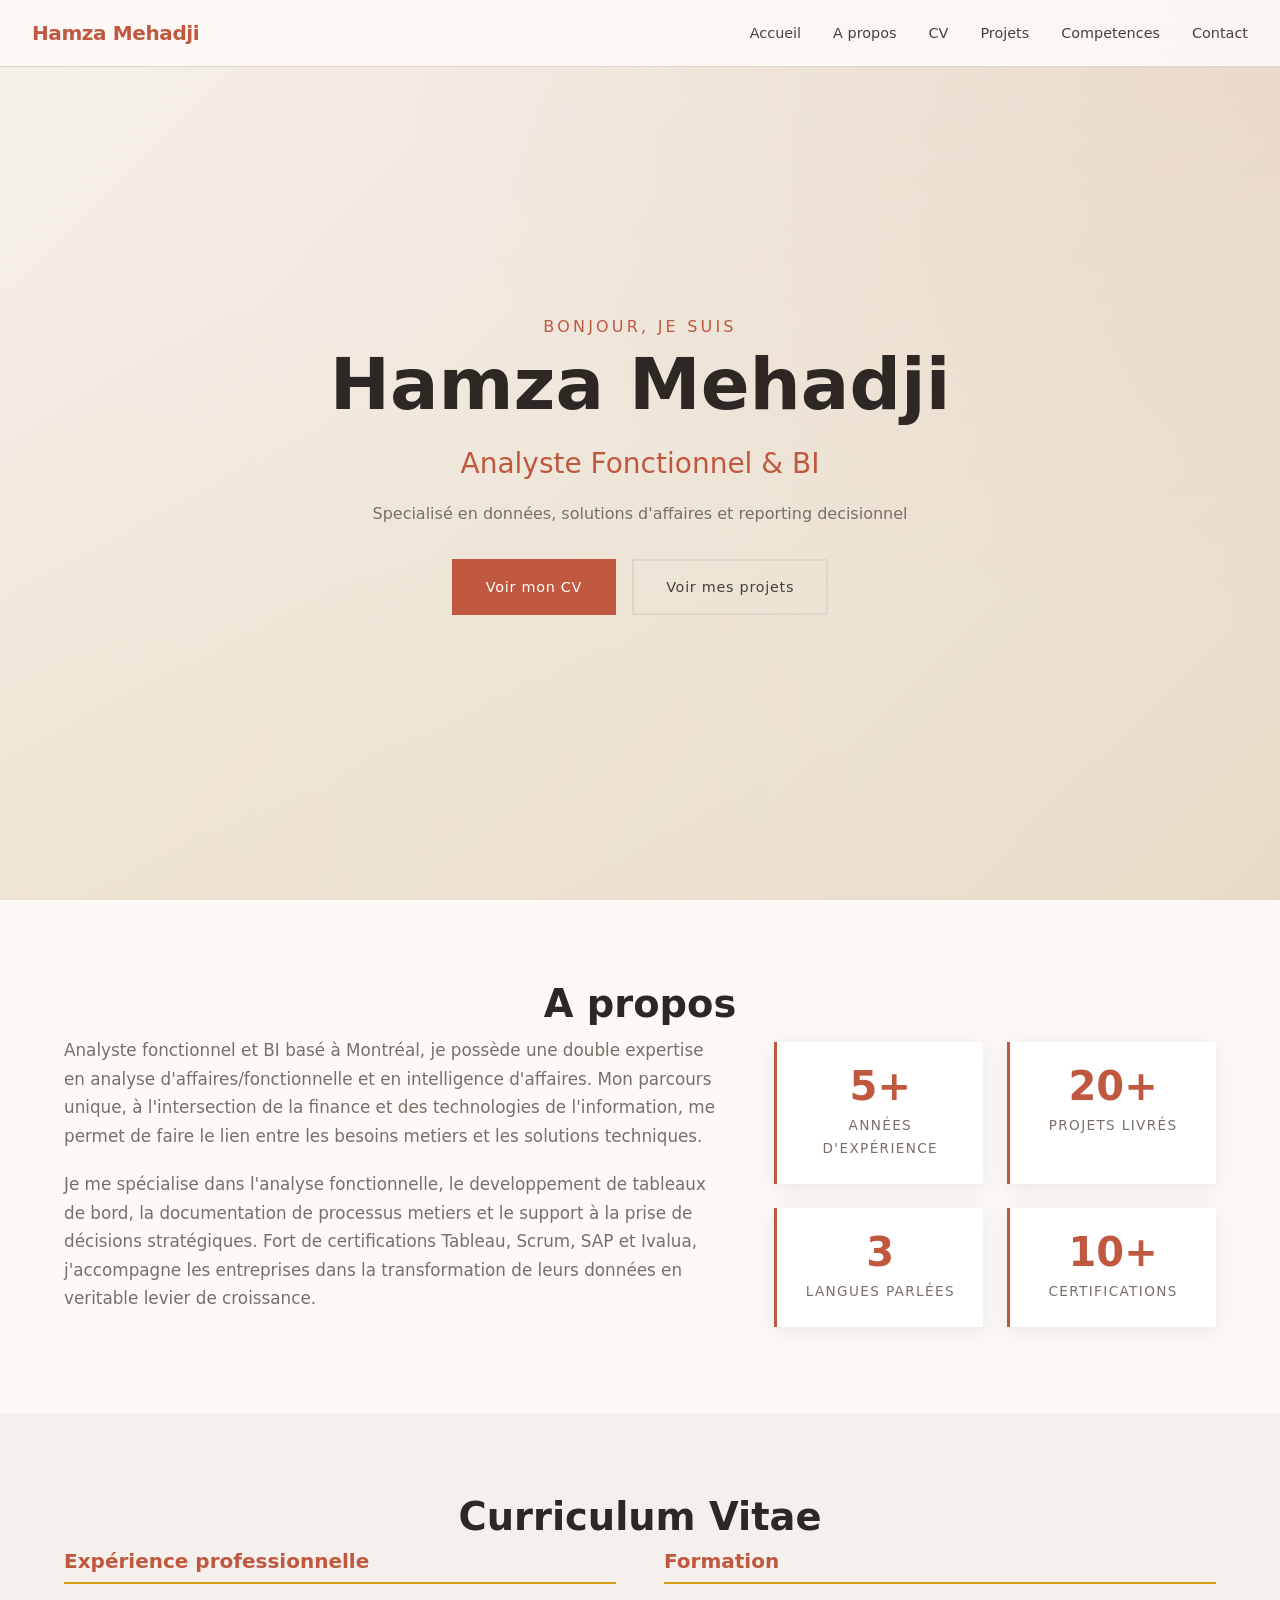
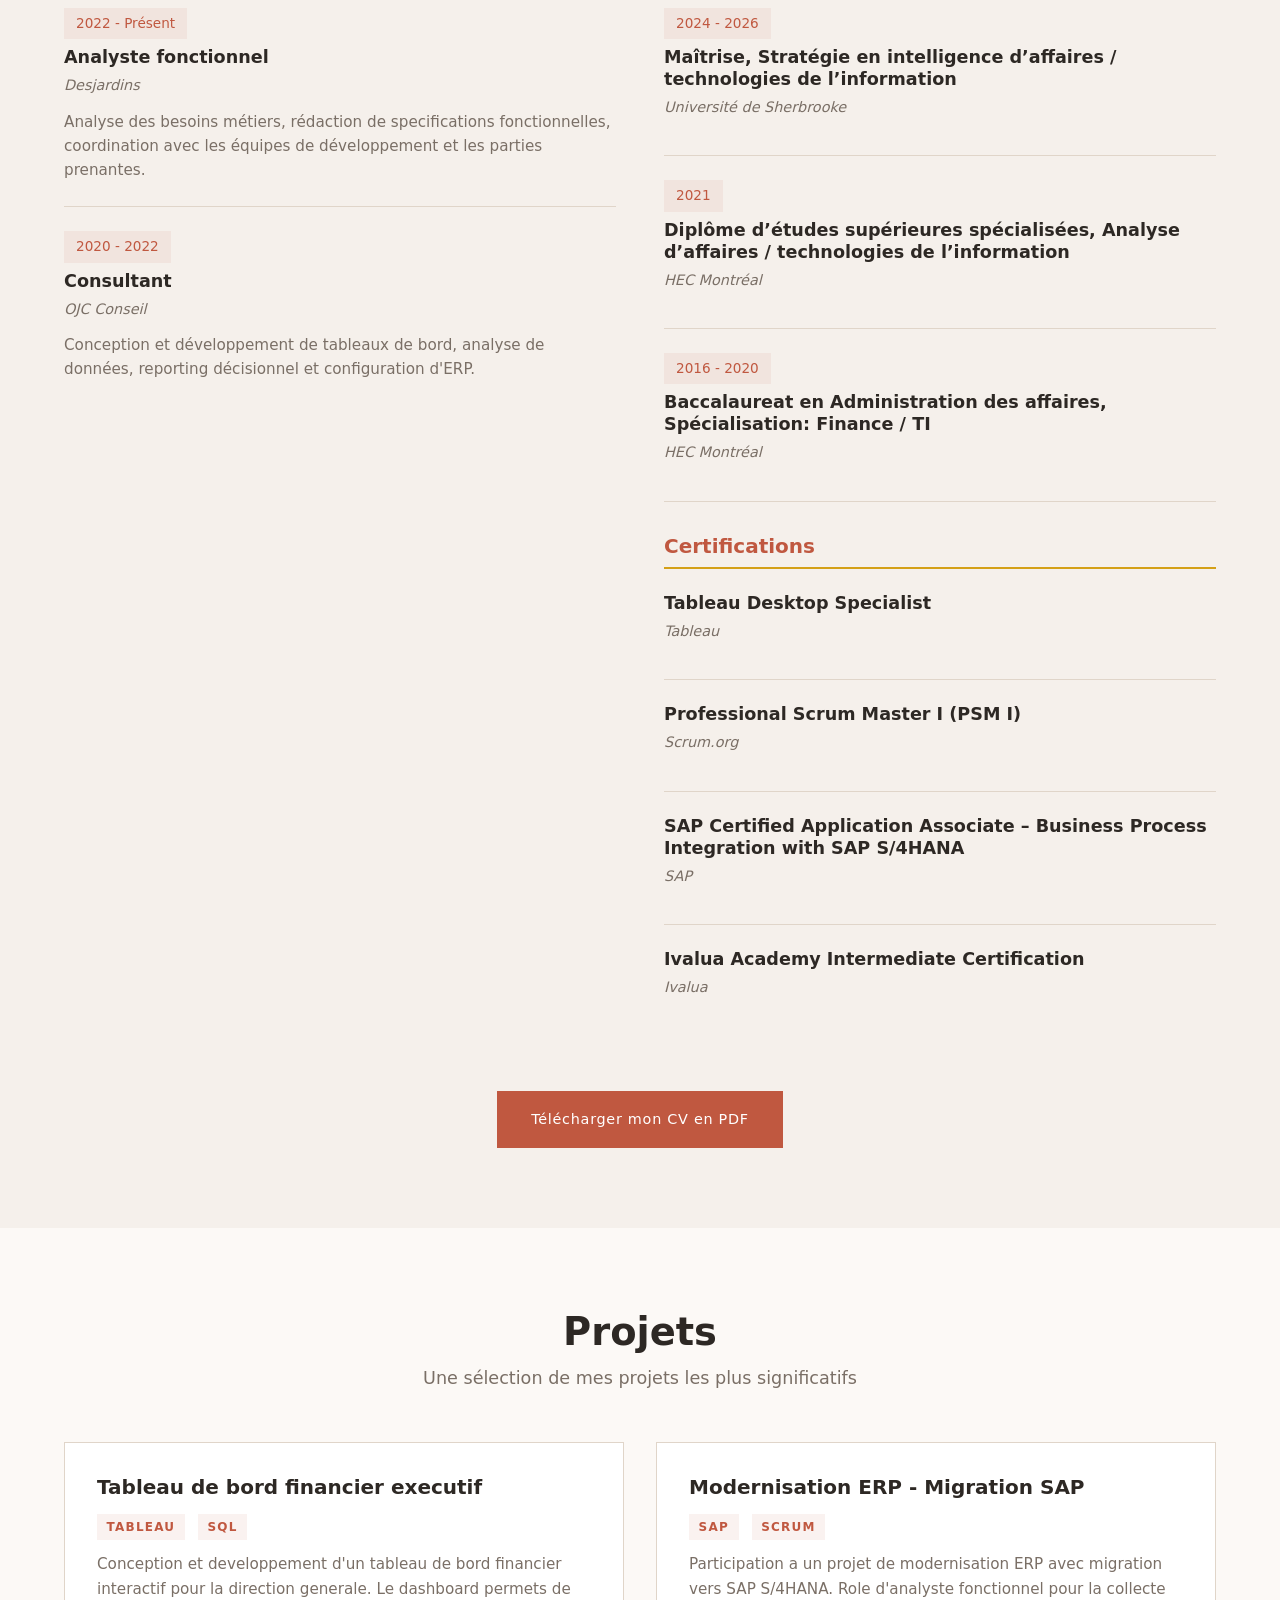
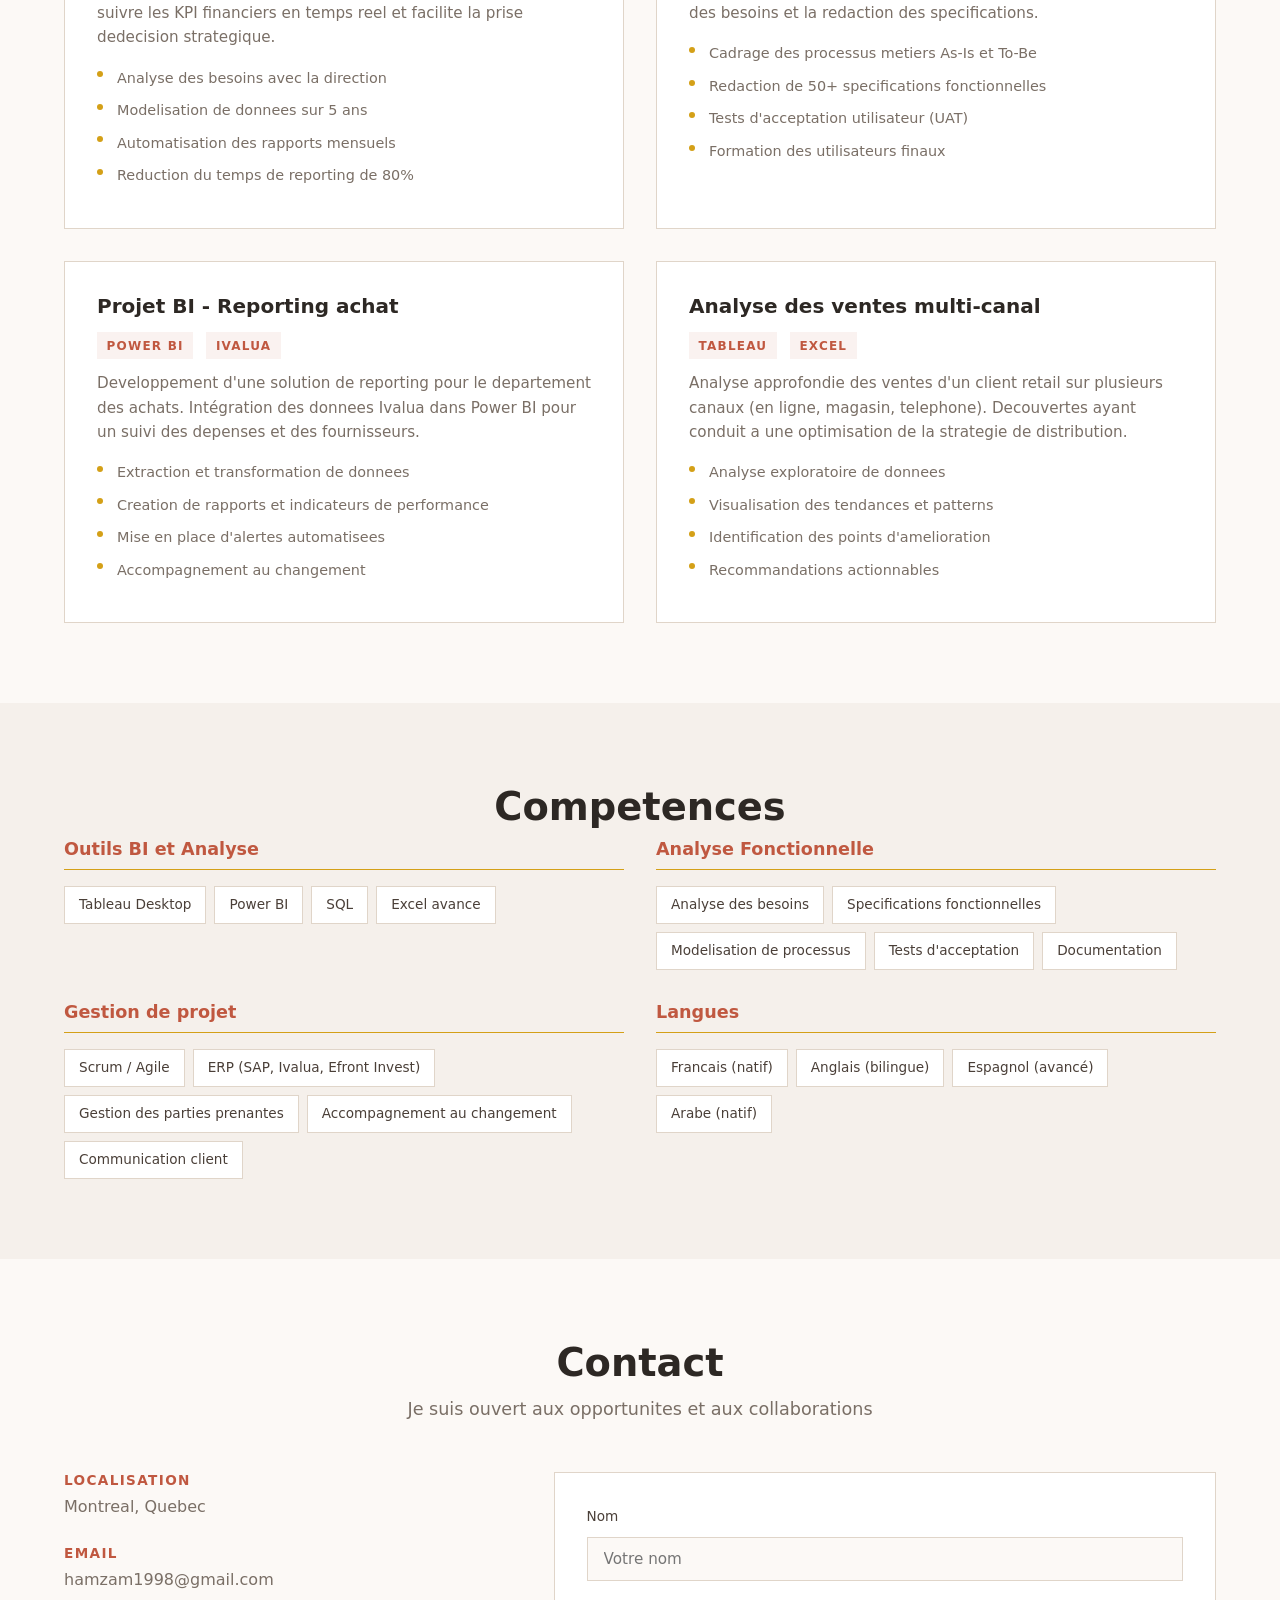
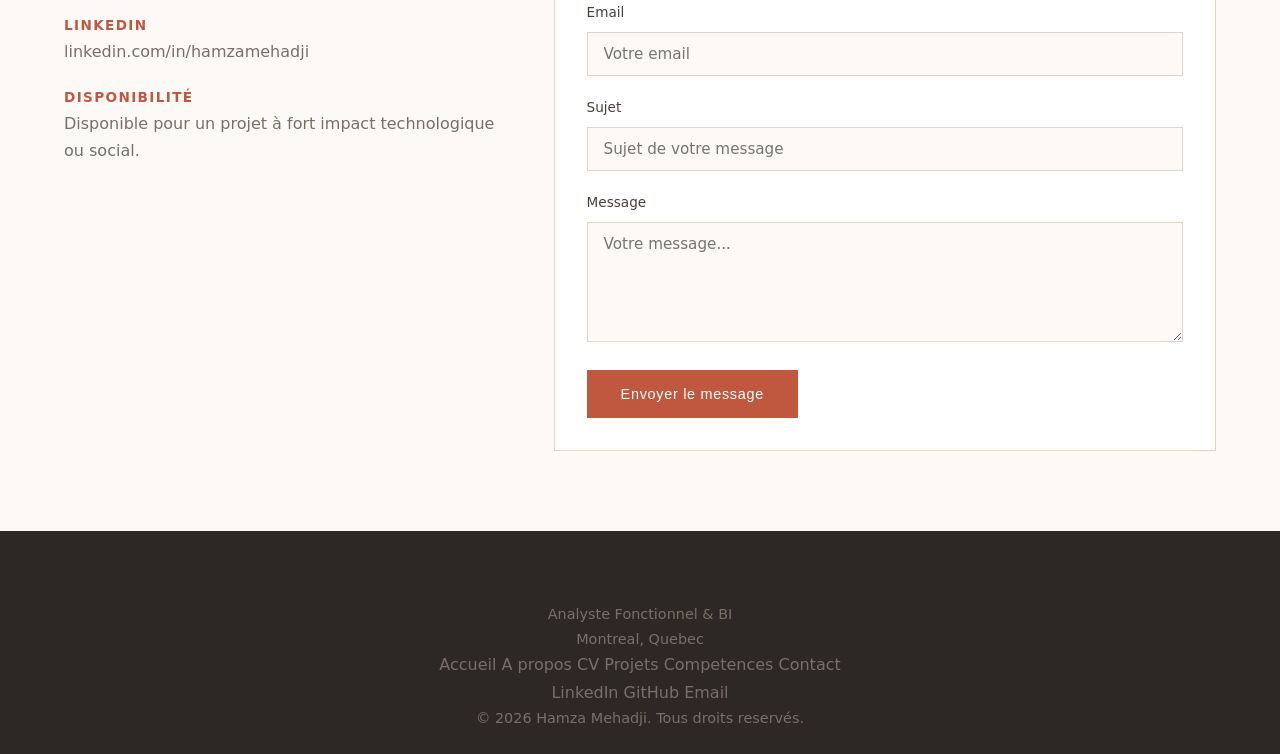
==== commit 8b65fdd5: "Update index.html" ====
--- a/index.html
+++ b/index.html
@@ -3,8 +3,8 @@
 <head>
     <meta charset="UTF-8">
     <meta name="viewport" content="width=device-width, initial-scale=1.0">
-    <meta name="description" content="Portfolio de Hamza Mehadi - Analyste Fonctionnel et BI a Montreal">
-    <title>Hamza Mehadi | Analyste Fonctionnel et BI</title>
+    <meta name="description" content="Portfolio de Hamza Mehadji - Analyste Fonctionnel et BI a Montreal">
+    <title>Hamza Mehadji | Analyste Fonctionnel et BI</title>
     <link rel="stylesheet" href="styles.css">
 </head>
 <body>
@@ -26,7 +26,7 @@
     <header id="accueil" class="hero">
         <div class="hero-content">
             <h1 class="hero-greeting">Bonjour, je suis</h1>
-            <h2 class="hero-name">Hamza Mehadi</h2>
+            <h2 class="hero-name">Hamza Mehadji</h2>
             <p class="hero-title">Analyste Fonctionnel & BI</p>
             <p class="hero-subtitle">Specialisé en données, solutions d'affaires et reporting decisionnel</p>
             <div class="hero-buttons">
@@ -303,7 +303,7 @@
     <footer class="footer">
         <div class="container footer-content">
             <div class="footer-brand">
-                <h3>Hamza Mehadi</h3>
+                <h3>Hamza Mehadji</h3>
                 <p>Analyste Fonctionnel & BI</p>
                 <p>Montreal, Quebec</p>
             </div>
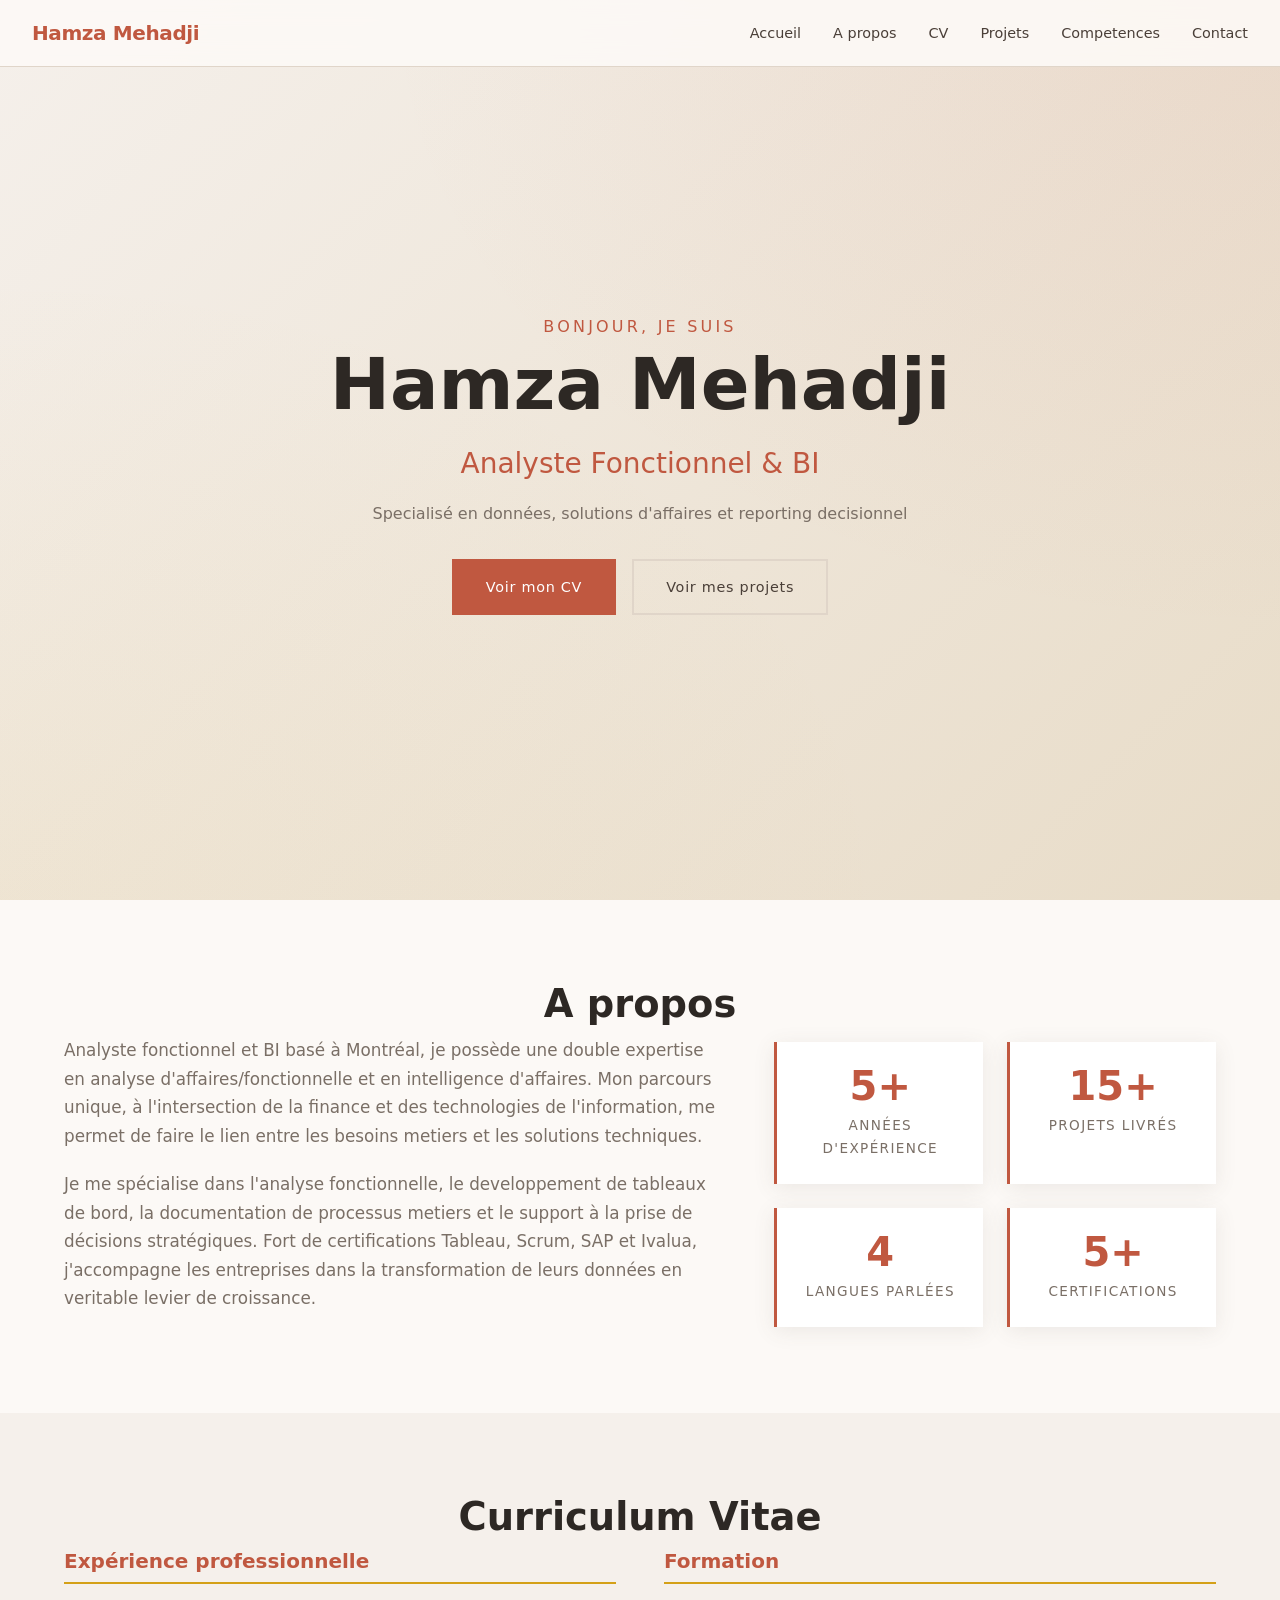
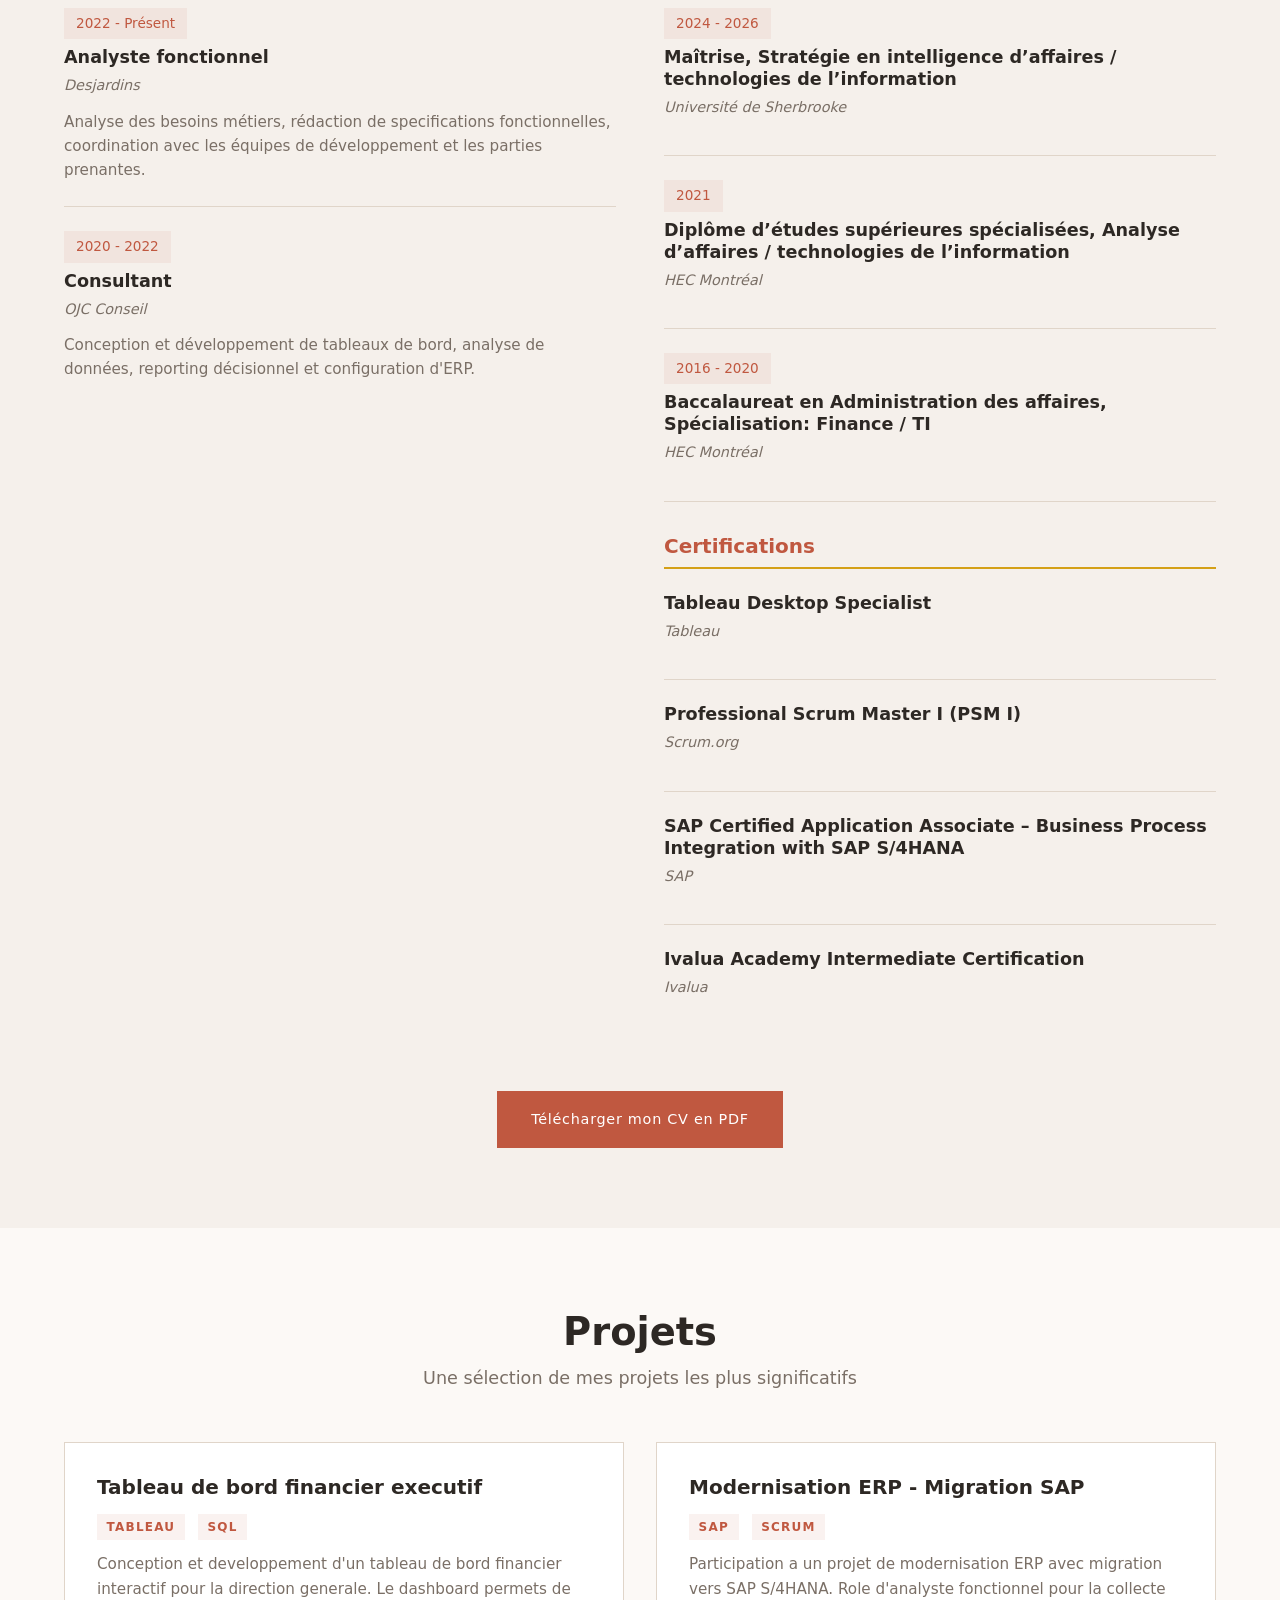
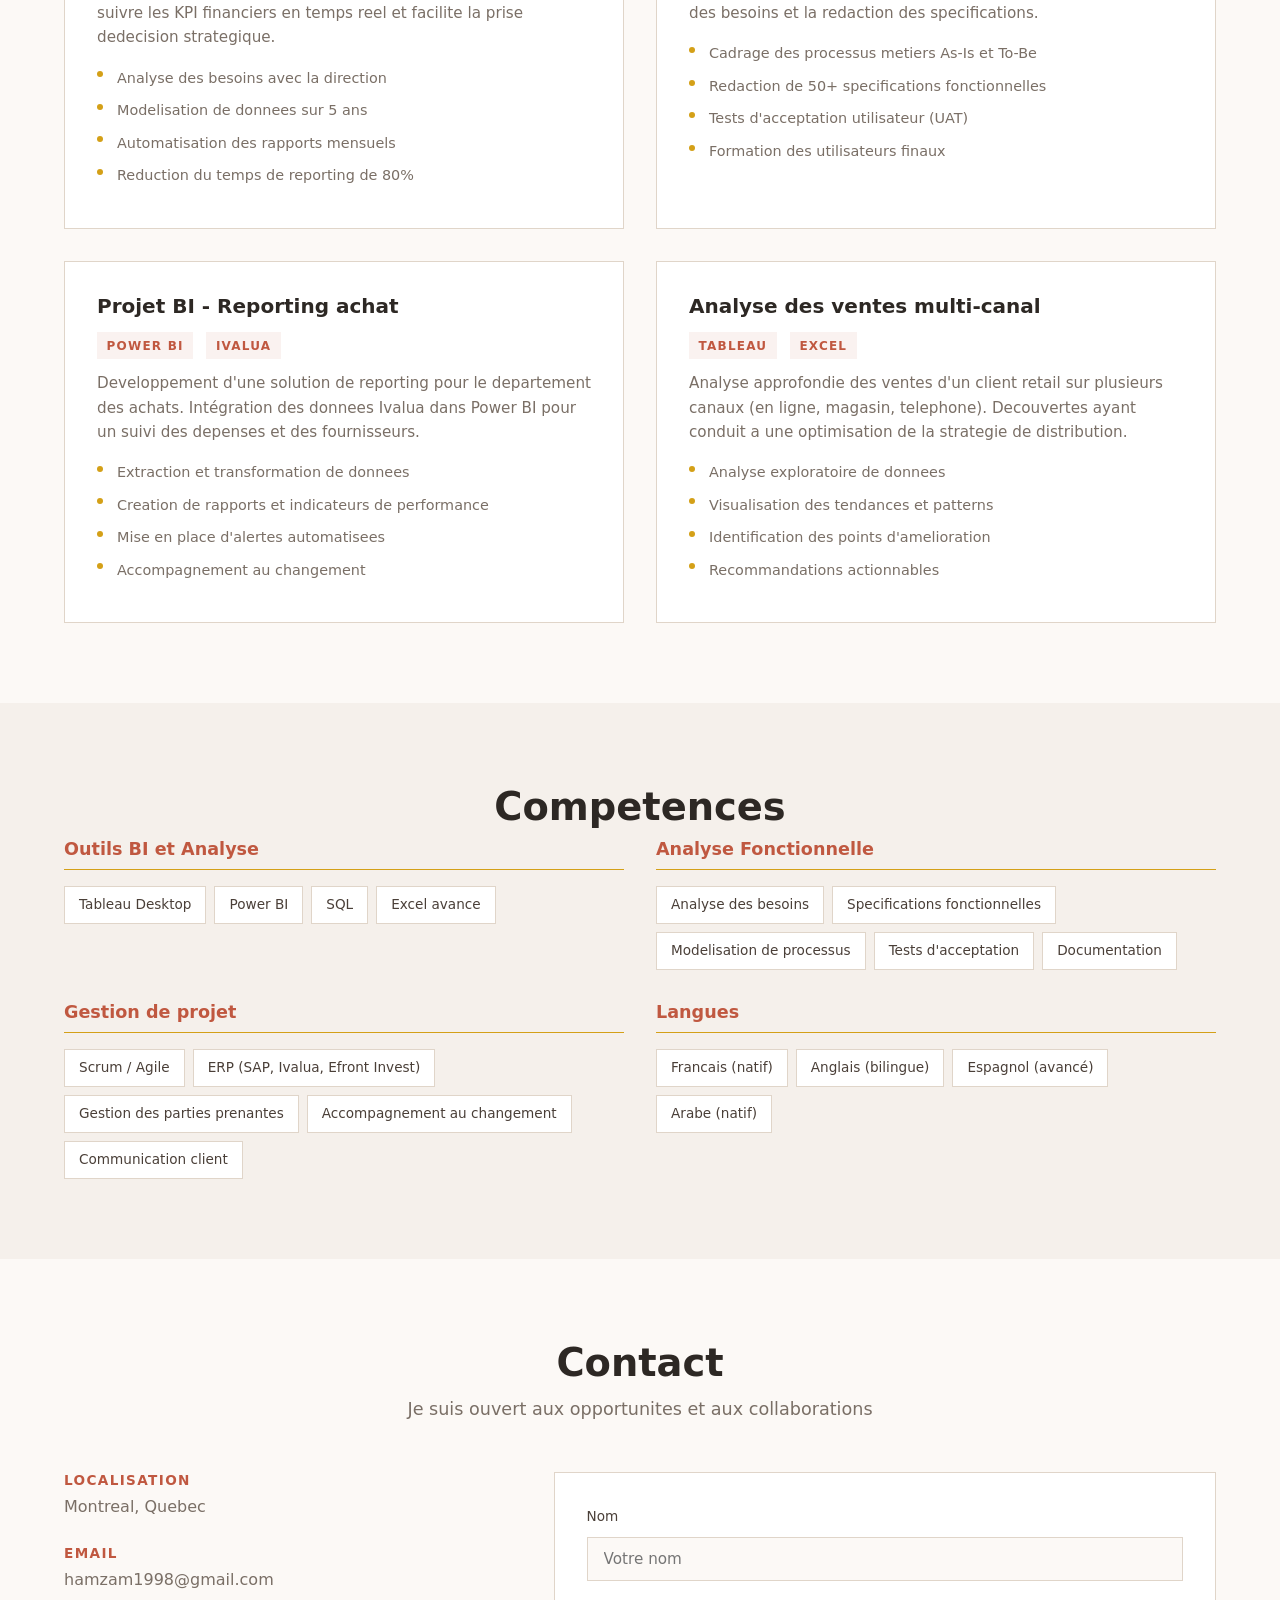
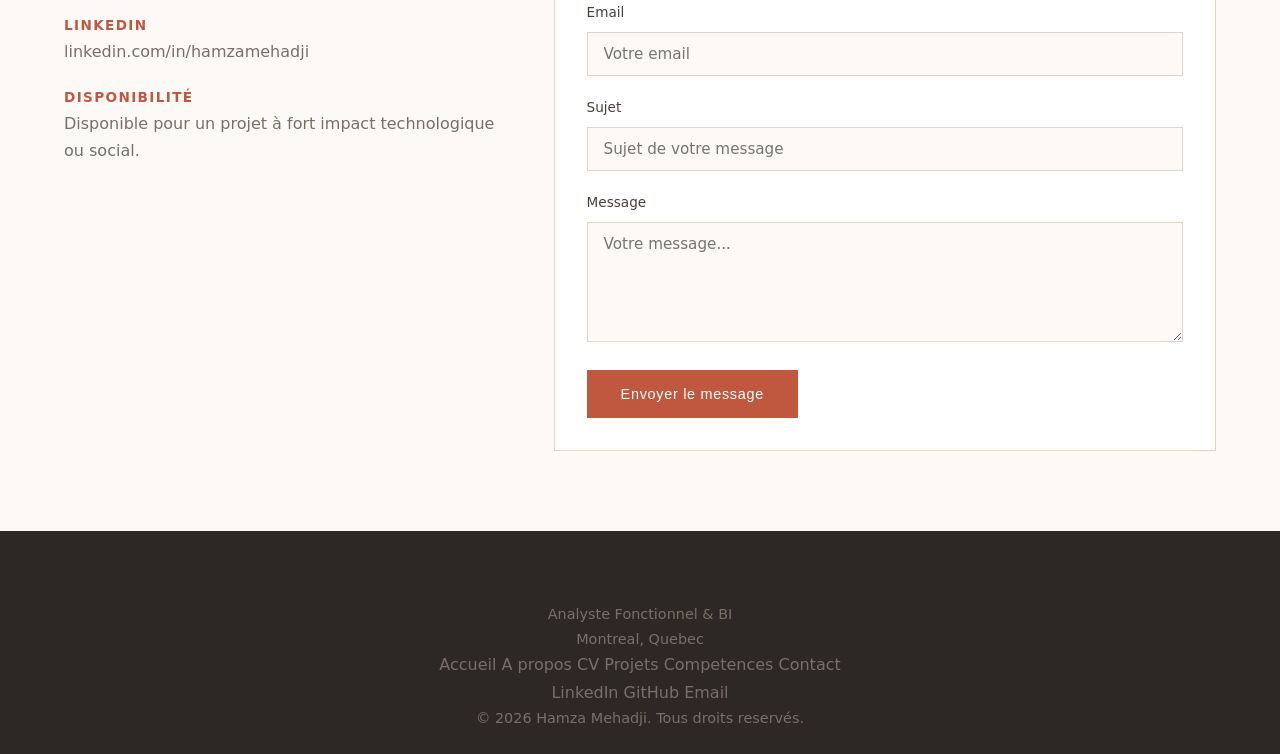
==== commit 2a52de45: "Update index.html" ====
--- a/index.html
+++ b/index.html
@@ -51,15 +51,15 @@
                         <span class="stat-label">Années d'expérience</span>
                     </div>
                     <div class="stat-card">
-                        <span class="stat-number">20+</span>
+                        <span class="stat-number">15+</span>
                         <span class="stat-label">Projets livrés</span>
                     </div>
                     <div class="stat-card">
-                        <span class="stat-number">3</span>
+                        <span class="stat-number">4</span>
                         <span class="stat-label">Langues parlées</span>
                     </div>
                     <div class="stat-card">
-                        <span class="stat-number">10+</span>
+                        <span class="stat-number">5+</span>
                         <span class="stat-label">Certifications</span>
                     </div>
                 </div>
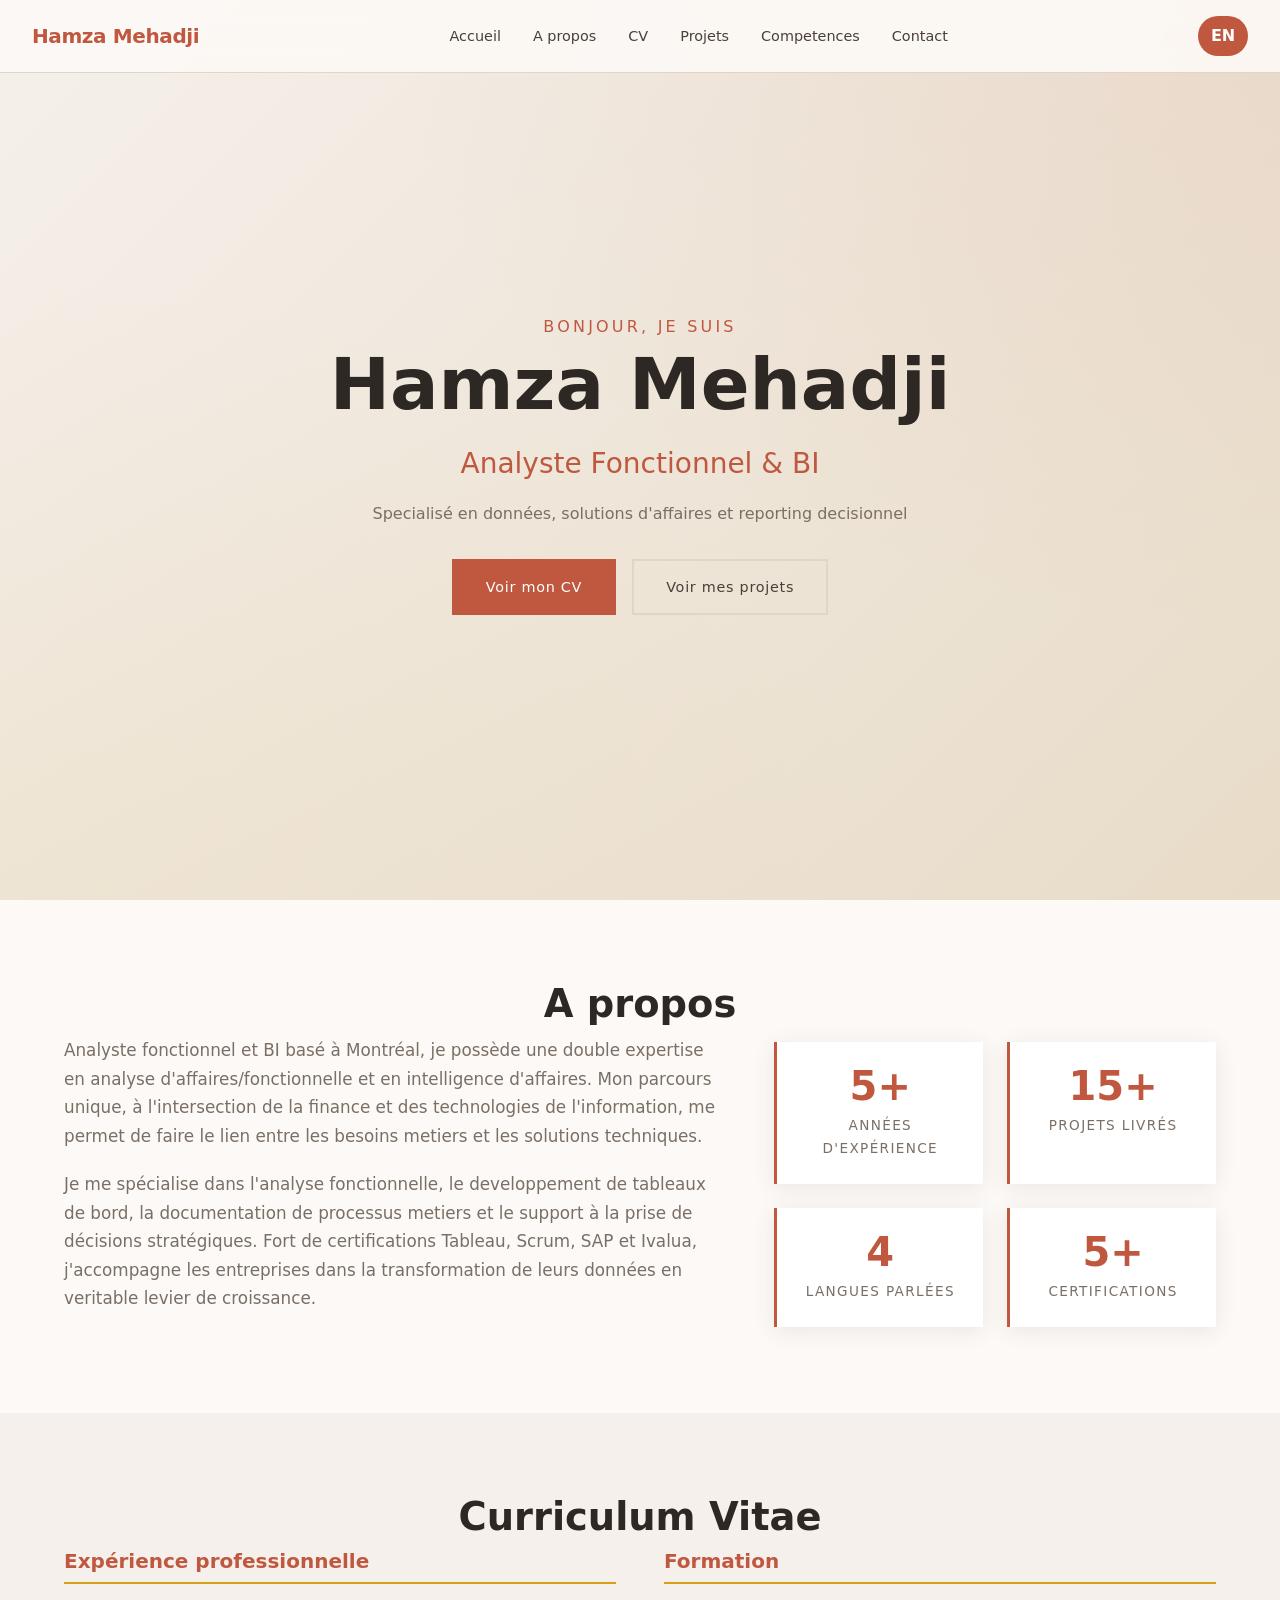
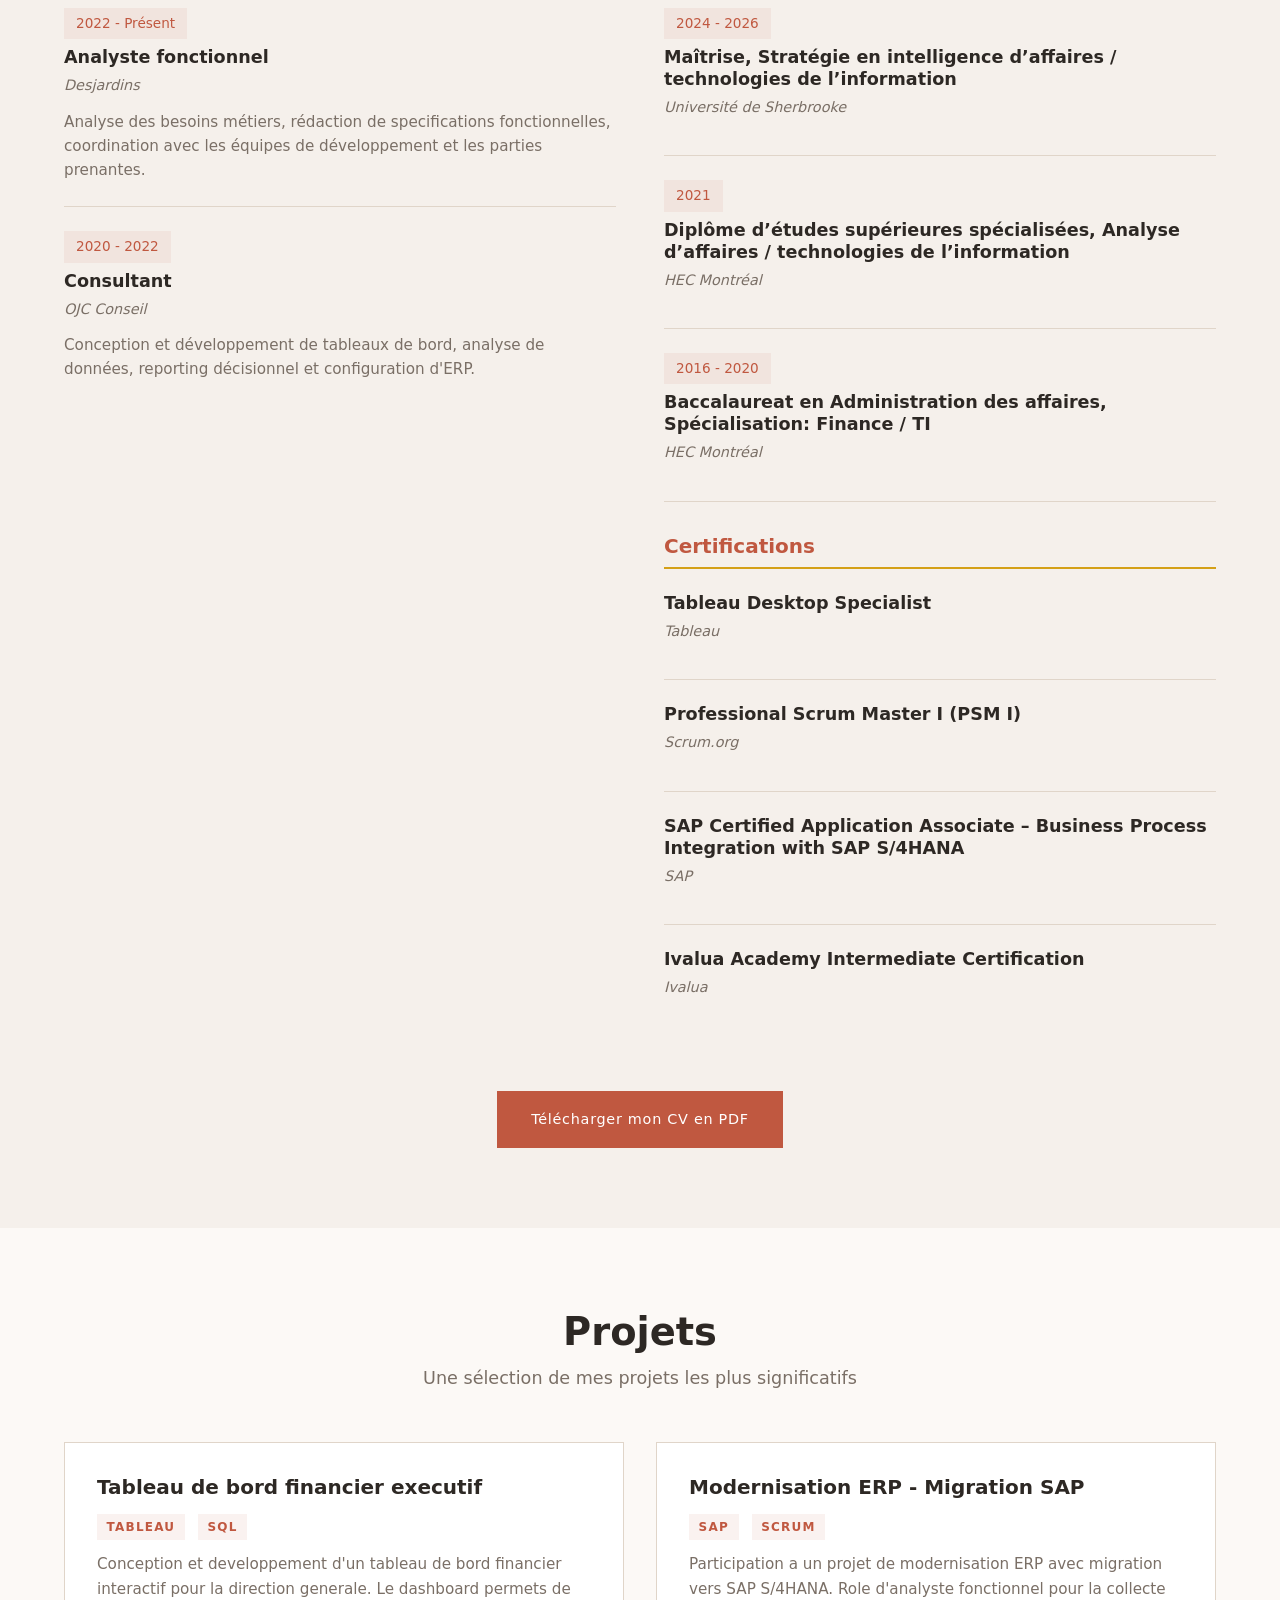
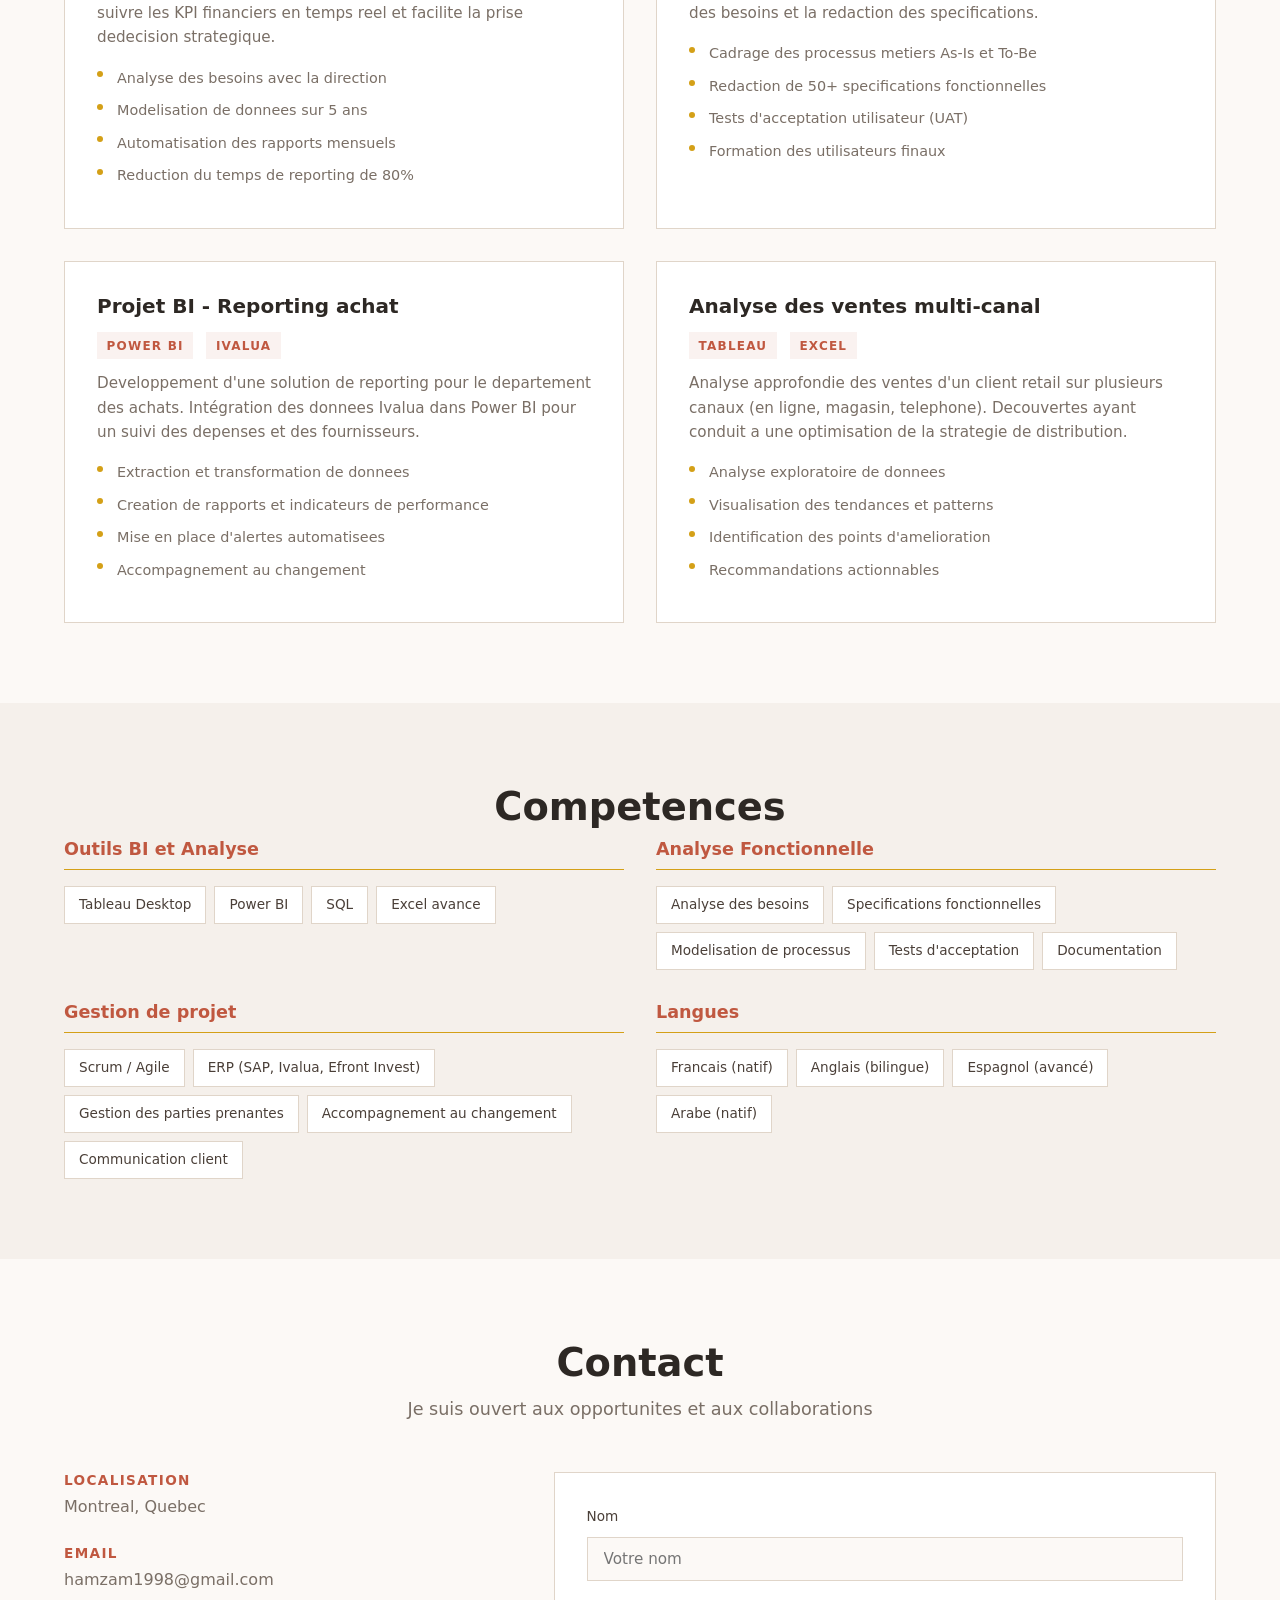
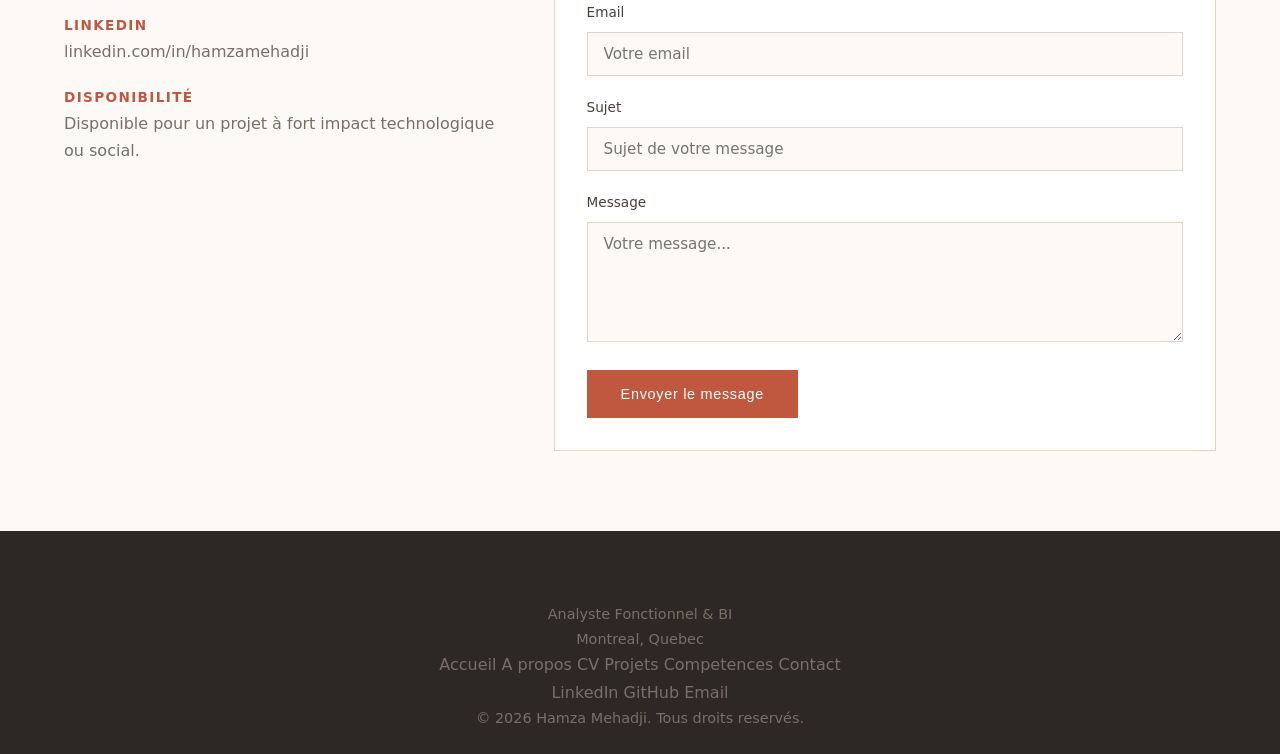
==== commit c1011460: "Add language switch button (EN) to FR page navbar" ====
--- a/index.html
+++ b/index.html
@@ -19,6 +19,7 @@
             <li><a href="#competences">Competences</a></li>
             <li><a href="#contact">Contact</a></li>
         </ul>
+                        <a href="index-en.html" class="lang-switch" aria-label="Switch to English"><span>EN</span></a>
         <button class="nav-toggle" aria-label="Menu">&#9776;</button>
     </nav>
 
--- a/styles.css
+++ b/styles.css
@@ -690,5 +690,49 @@
 .mb-2 { margin-bottom: 1rem; }
 .mt-1 { margin-top: 0.5rem; }
 .mt-2 { margin-top: 1rem; }
+
+
+
+
+
+
+
+
+
+
+
+
+
+
+
+
+
+
+/* --- Language Switch Button --- */
+.lang-switch {
+    display: inline-flex;
+    align-items: center;
+    gap: 0.25rem;
+    padding: 0.4rem 0.8rem;
+    background: var(--color-accent);
+    color: white;
+    border-radius: 2rem;
+    font-size: 0.85rem;
+    font-weight: 600;
+    text-decoration: none;
+    transition: all var(--transition);
+    white-space: nowrap;
+}
+
+.lang-switch:hover {
+    background: var(--color-accent-hover);
+    color: white;
+    transform: translateY(-2px);
+    box-shadow: 0 4px 12px rgba(0, 0, 0, 0.15);
+}
+
+.lang-switch span {
+    font-size: 1rem;
+}
 .py-2 { padding-top: 1rem; padding-bottom: 1rem; }
 .py-3 { padding-top: 1.5rem; padding-bottom: 1.5rem; }
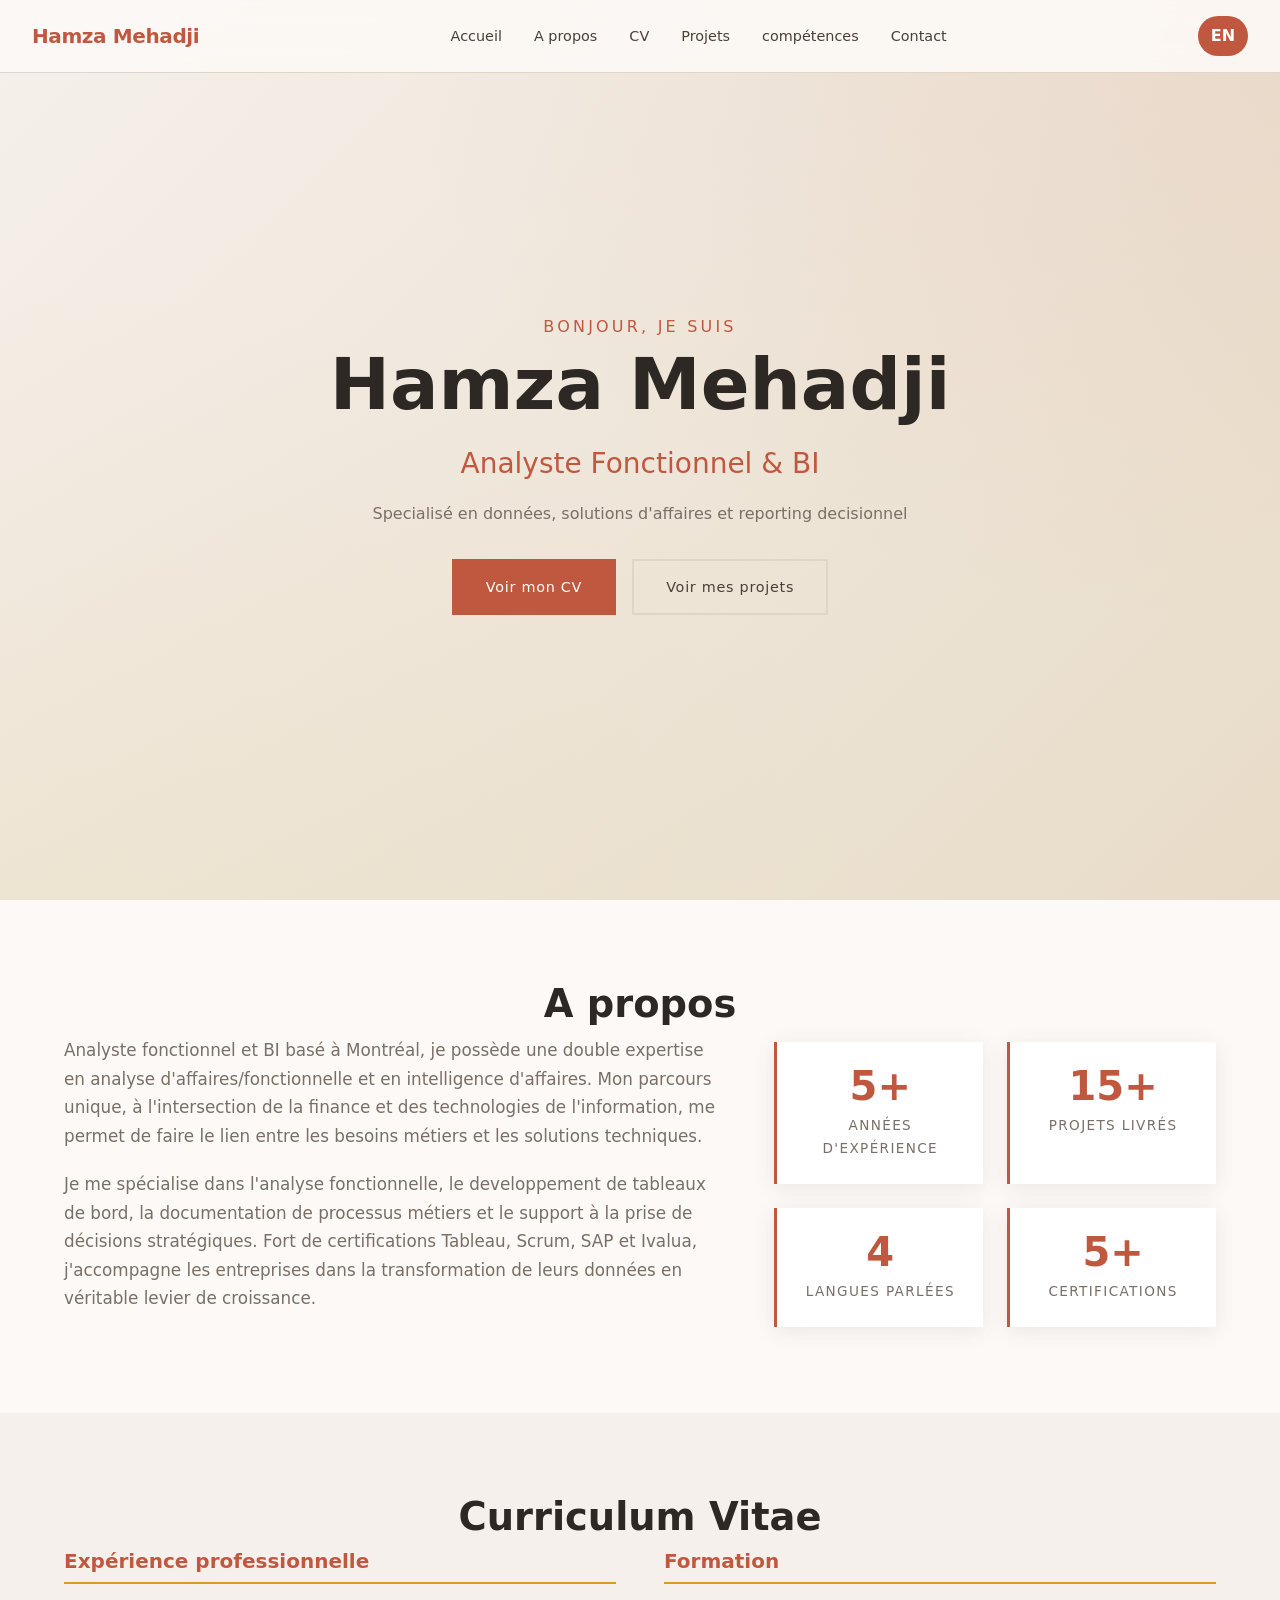
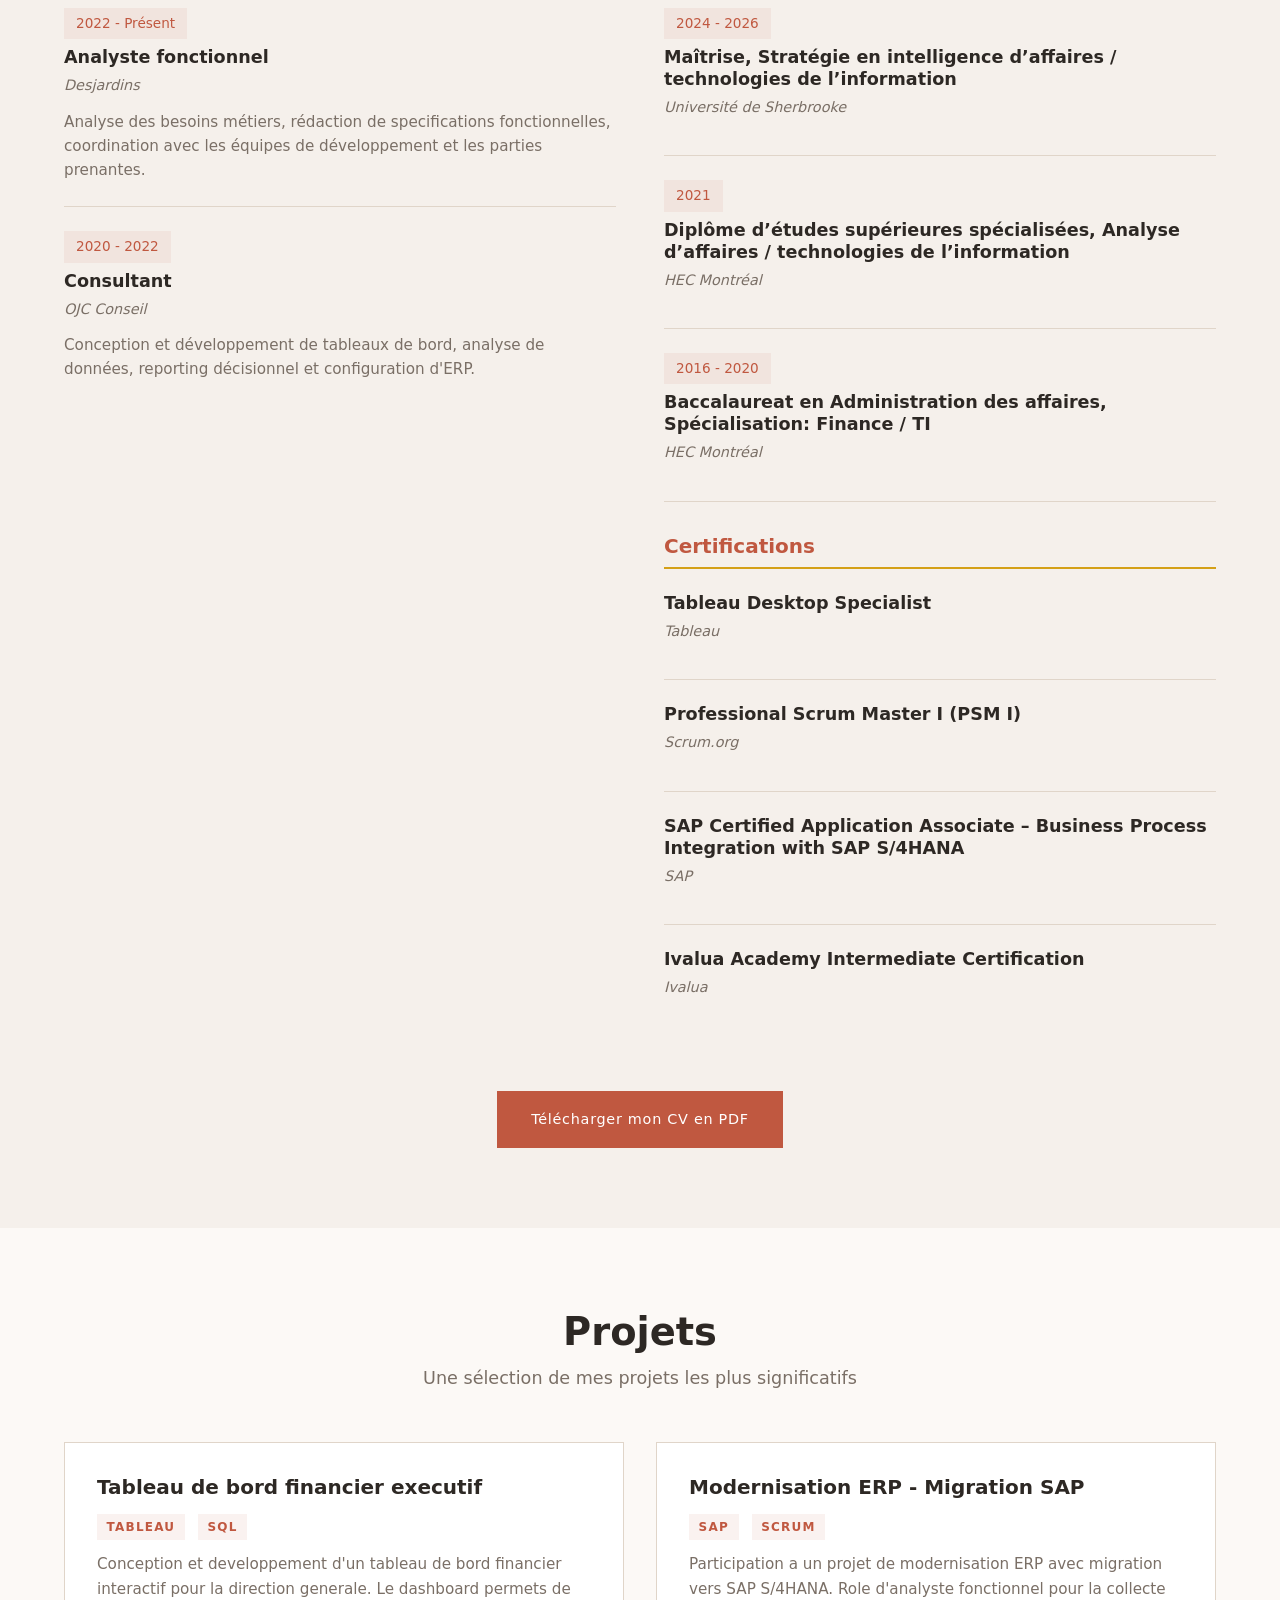
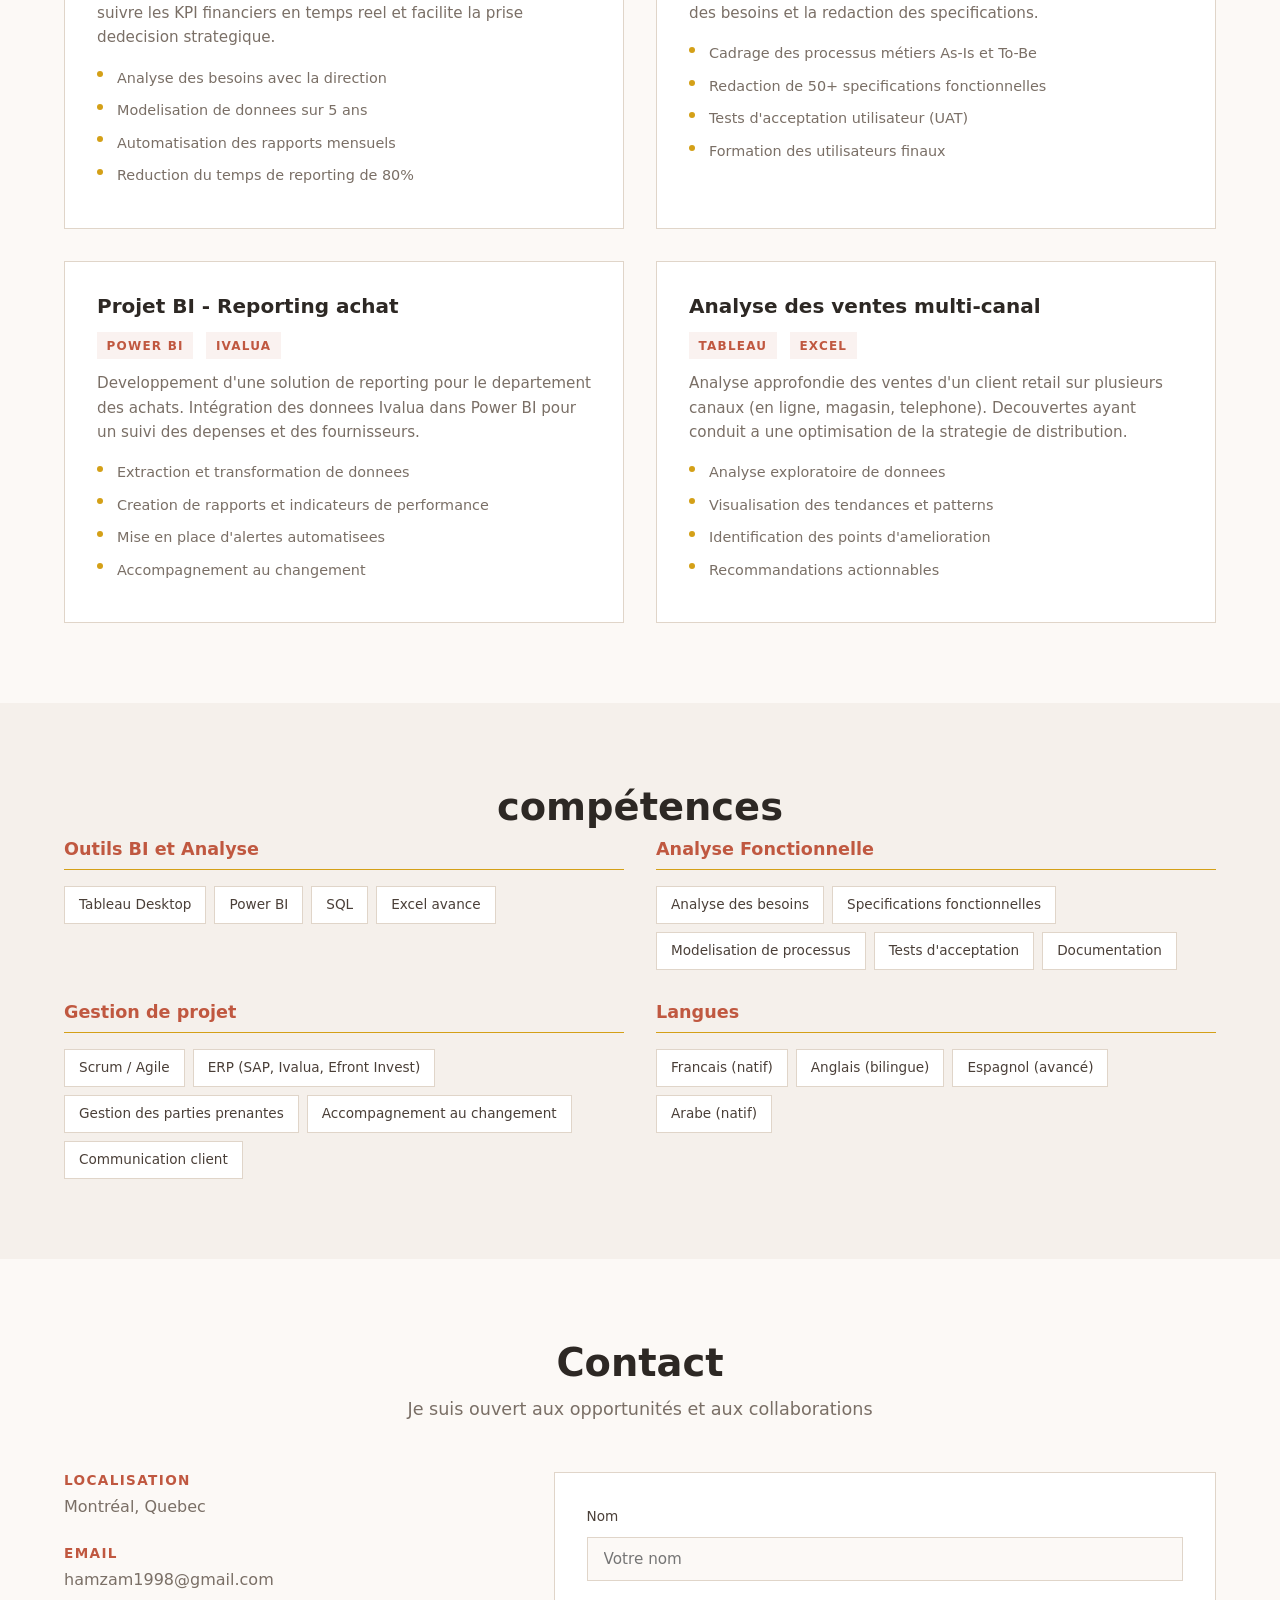
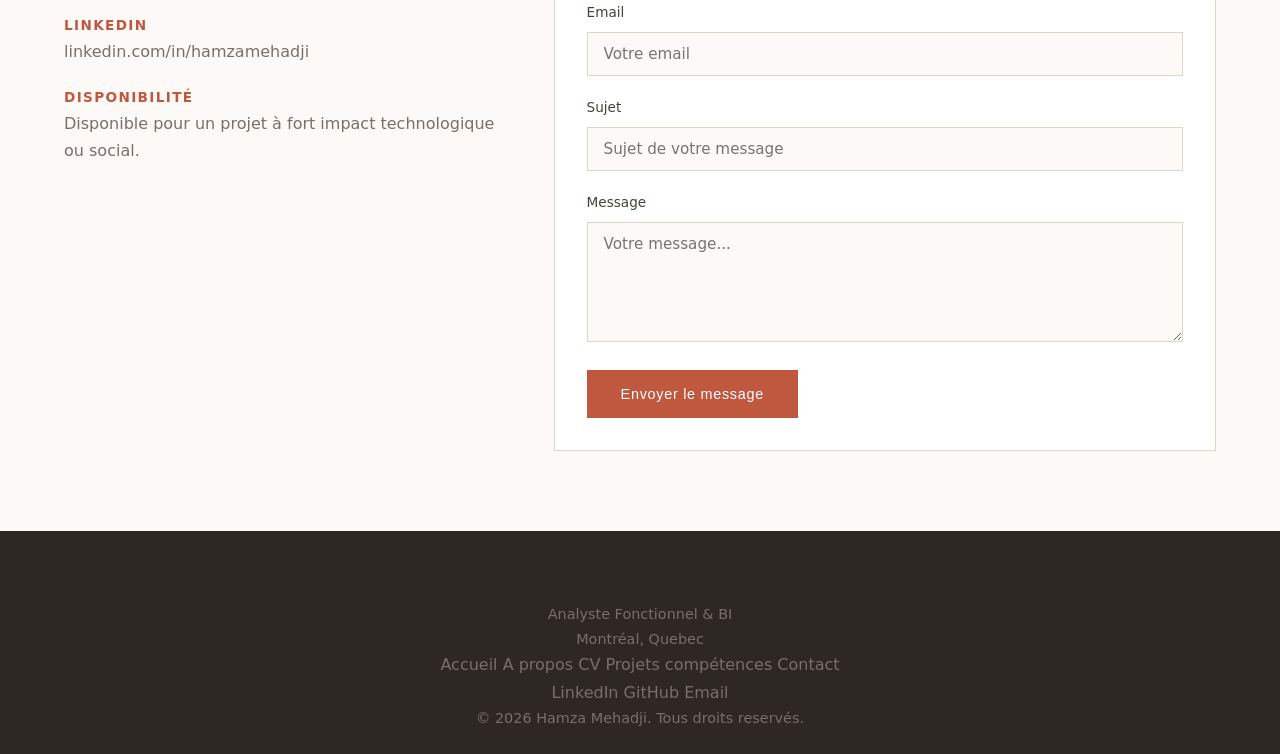
==== commit cdf9594e: "Update index.html" ====
--- a/index.html
+++ b/index.html
@@ -3,7 +3,7 @@
 <head>
     <meta charset="UTF-8">
     <meta name="viewport" content="width=device-width, initial-scale=1.0">
-    <meta name="description" content="Portfolio de Hamza Mehadji - Analyste Fonctionnel et BI a Montreal">
+    <meta name="description" content="Portfolio de Hamza Mehadji - Analyste Fonctionnel et BI a Montréal">
     <title>Hamza Mehadji | Analyste Fonctionnel et BI</title>
     <link rel="stylesheet" href="styles.css">
 </head>
@@ -16,7 +16,7 @@
             <li><a href="#apropos">A propos</a></li>
             <li><a href="#cv">CV</a></li>
             <li><a href="#projets">Projets</a></li>
-            <li><a href="#competences">Competences</a></li>
+            <li><a href="#compétences">compétences</a></li>
             <li><a href="#contact">Contact</a></li>
         </ul>
                         <a href="index-en.html" class="lang-switch" aria-label="Switch to English"><span>EN</span></a>
@@ -43,8 +43,8 @@
             <h2 class="section-title">A propos</h2>
             <div class="about-content">
                 <div class="about-text">
-                    <p>Analyste fonctionnel et BI basé à Montréal, je possède une double expertise en analyse d'affaires/fonctionnelle et en intelligence d'affaires. Mon parcours unique, à l'intersection de la finance et des technologies de l'information, me permet de faire le lien entre les besoins metiers et les solutions techniques.</p>
-                    <p>Je me spécialise dans l'analyse fonctionnelle, le developpement de tableaux de bord, la documentation de processus metiers et le support à la prise de décisions stratégiques. Fort de certifications Tableau, Scrum, SAP et Ivalua, j'accompagne les entreprises dans la transformation de leurs données en veritable levier de croissance.</p>
+                    <p>Analyste fonctionnel et BI basé à Montréal, je possède une double expertise en analyse d'affaires/fonctionnelle et en intelligence d'affaires. Mon parcours unique, à l'intersection de la finance et des technologies de l'information, me permet de faire le lien entre les besoins métiers et les solutions techniques.</p>
+                    <p>Je me spécialise dans l'analyse fonctionnelle, le developpement de tableaux de bord, la documentation de processus métiers et le support à la prise de décisions stratégiques. Fort de certifications Tableau, Scrum, SAP et Ivalua, j'accompagne les entreprises dans la transformation de leurs données en véritable levier de croissance.</p>
                 </div>
                 <div class="about-stats">
                     <div class="stat-card">
@@ -161,7 +161,7 @@
                         <span class="project-tag">Scrum</span>
                         <p>Participation a un projet de modernisation ERP avec migration vers SAP S/4HANA. Role d'analyste fonctionnel pour la collecte des besoins et la redaction des specifications.</p>
                         <ul class="project-highlights">
-                            <li>Cadrage des processus metiers As-Is et To-Be</li>
+                            <li>Cadrage des processus métiers As-Is et To-Be</li>
                             <li>Redaction de 50+ specifications fonctionnelles</li>
                             <li>Tests d'acceptation utilisateur (UAT)</li>
                             <li>Formation des utilisateurs finaux</li>
@@ -202,12 +202,12 @@
         </div>
     </section>
 
-    <!-- Competences -->
-    <section id="competences" class="section section-alt">
-        <div class="container">
-            <h2 class="section-title">Competences</h2>
+    <!-- compétences -->
+    <section id="compétences" class="section section-alt">
+        <div class="container">
+            <h2 class="section-title">compétences</h2>
             <div class="skills-grid">
-                <!-- Competences techniques -->
+                <!-- compétences techniques -->
                 <div class="skills-category">
                     <h3 class="skills-category-title">Outils BI et Analyse</h3>
                     <div class="skills-list">
@@ -217,7 +217,7 @@
                         <span class="skill-tag">Excel avance</span>
                     </div>
                 </div>
-                <!-- Competences fonctionnelles -->
+                <!-- compétences fonctionnelles -->
                 <div class="skills-category">
                     <h3 class="skills-category-title">Analyse Fonctionnelle</h3>
                     <div class="skills-list">
@@ -228,7 +228,7 @@
                         <span class="skill-tag">Documentation</span>
                     </div>
                 </div>
-                <!-- Competences gestion -->
+                <!-- compétences gestion -->
                 <div class="skills-category">
                     <h3 class="skills-category-title">Gestion de projet</h3>
                     <div class="skills-list">
@@ -257,12 +257,12 @@
     <section id="contact" class="section">
         <div class="container">
             <h2 class="section-title">Contact</h2>
-            <p class="section-subtitle">Je suis ouvert aux opportunites et aux collaborations</p>
+            <p class="section-subtitle">Je suis ouvert aux opportunités et aux collaborations</p>
             <div class="contact-wrapper">
                 <div class="contact-info">
                     <div class="contact-item">
                         <h4>Localisation</h4>
-                        <p>Montreal, Quebec</p>
+                        <p>Montréal, Quebec</p>
                     </div>
                     <div class="contact-item">
                         <h4>Email</h4>
@@ -306,14 +306,14 @@
             <div class="footer-brand">
                 <h3>Hamza Mehadji</h3>
                 <p>Analyste Fonctionnel & BI</p>
-                <p>Montreal, Quebec</p>
+                <p>Montréal, Quebec</p>
             </div>
             <div class="footer-links">
                 <a href="#accueil">Accueil</a>
                 <a href="#apropos">A propos</a>
                 <a href="#cv">CV</a>
                 <a href="#projets">Projets</a>
-                <a href="#competences">Competences</a>
+                <a href="#compétences">compétences</a>
                 <a href="#contact">Contact</a>
             </div>
             <div class="footer-social">
--- a/styles.css
+++ b/styles.css
@@ -736,3 +736,54 @@
 }
 .py-2 { padding-top: 1rem; padding-bottom: 1rem; }
 .py-3 { padding-top: 1.5rem; padding-bottom: 1.5rem; }
+
+
+/* --- Hamburger Menu (Mobile) --- */
+@media (max-width: 768px) {
+  .nav-toggle {
+    display: block;
+    order: 2;
+    font-size: 1.5rem;
+    background: none;
+    border: none;
+    cursor: pointer;
+    color: var(--color-text);
+    padding: 0.25rem;
+    transition: color 0.3s ease;
+  }
+
+  .nav-toggle:hover {
+    color: var(--color-accent);
+  }
+
+  .nav-links {
+    position: fixed;
+    top: 70px;
+    left: 0;
+    right: 0;
+    flex-direction: column;
+    align-items: center;
+    background: rgba(252, 249, 246, 0.98);
+    backdrop-filter: blur(12px);
+    padding: 2rem 0;
+    gap: 1.5rem;
+    transform: translateX(100%);
+    transition: transform 0.3s ease;
+    border-bottom: 1px solid var(--color-border);
+    box-shadow: 0 4px 20px var(--color-shadow);
+  }
+
+  .nav-links.active {
+    transform: translateX(0);
+  }
+
+  .nav-links a {
+    font-size: 1.1rem;
+    padding: 0.5rem 0;
+  }
+
+  .lang-switch {
+    margin-top: 1rem;
+    padding: 0.5rem 1.25rem;
+  }
+}
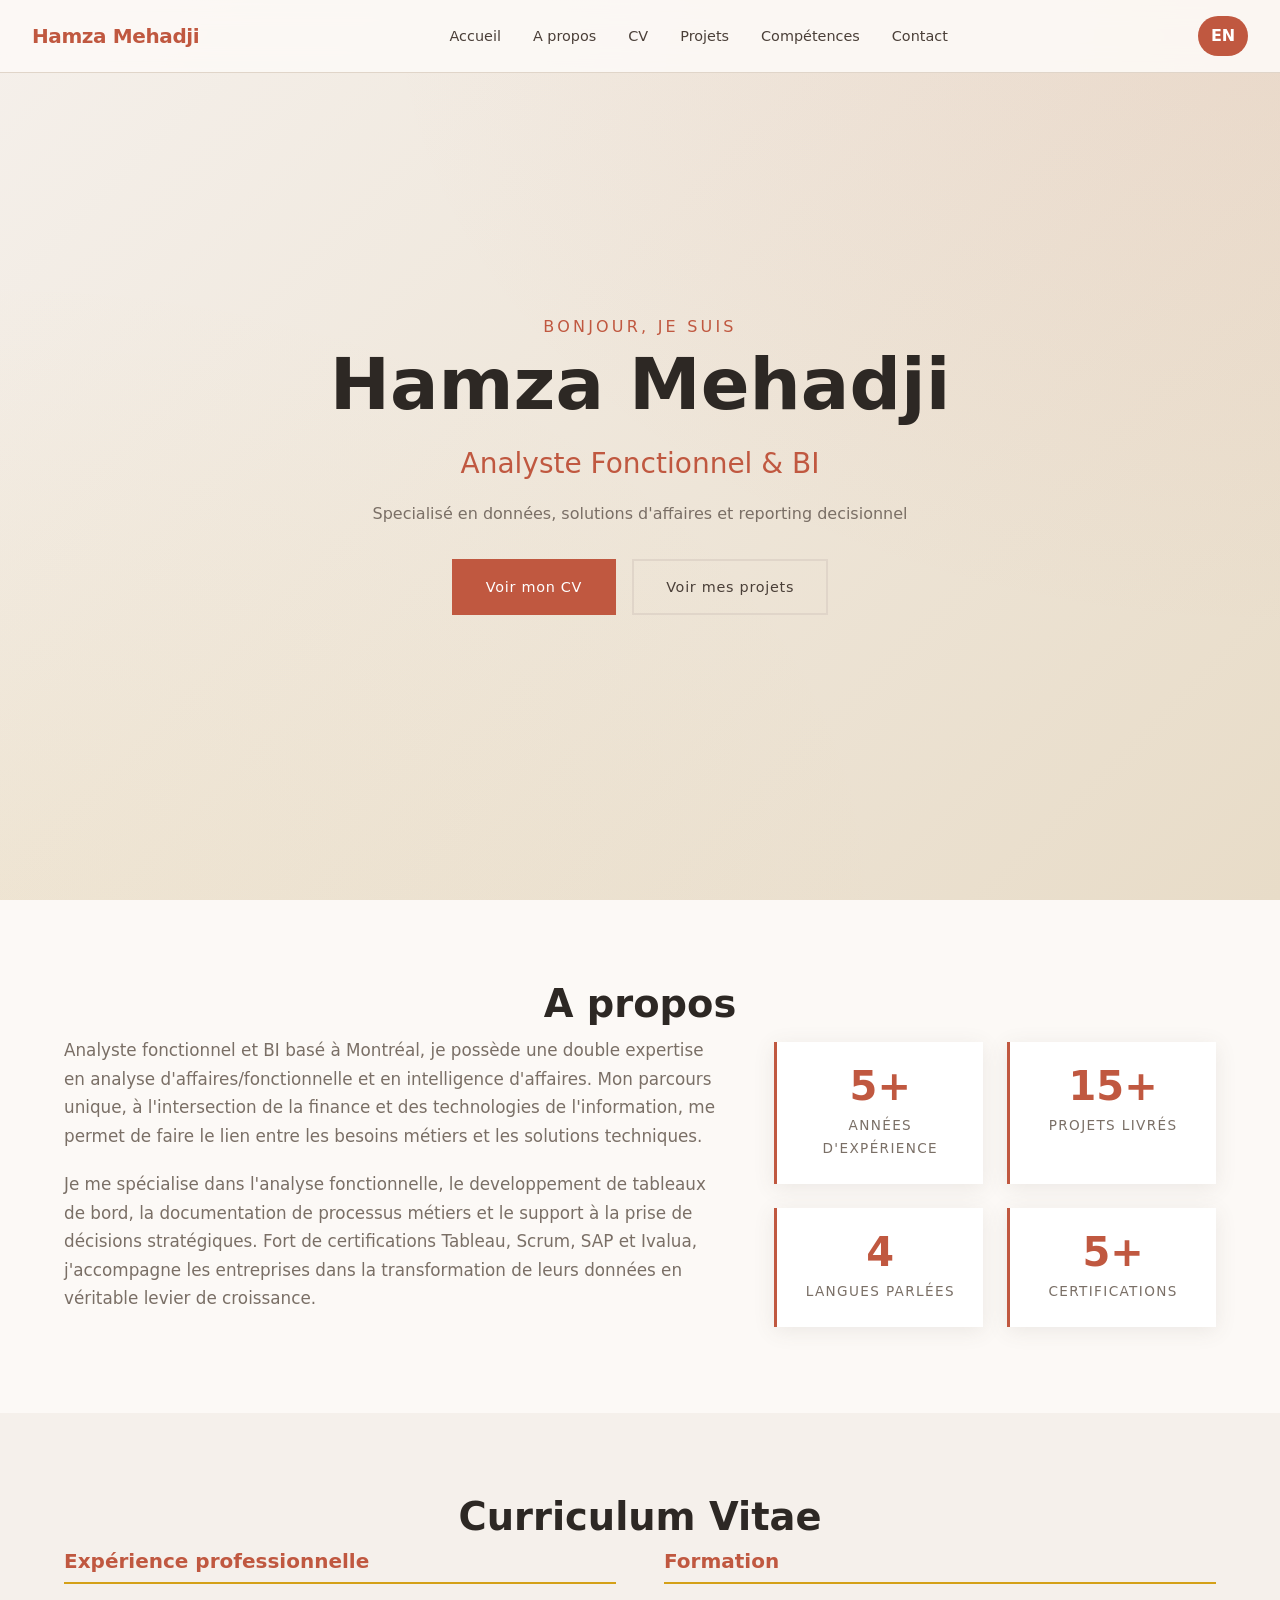
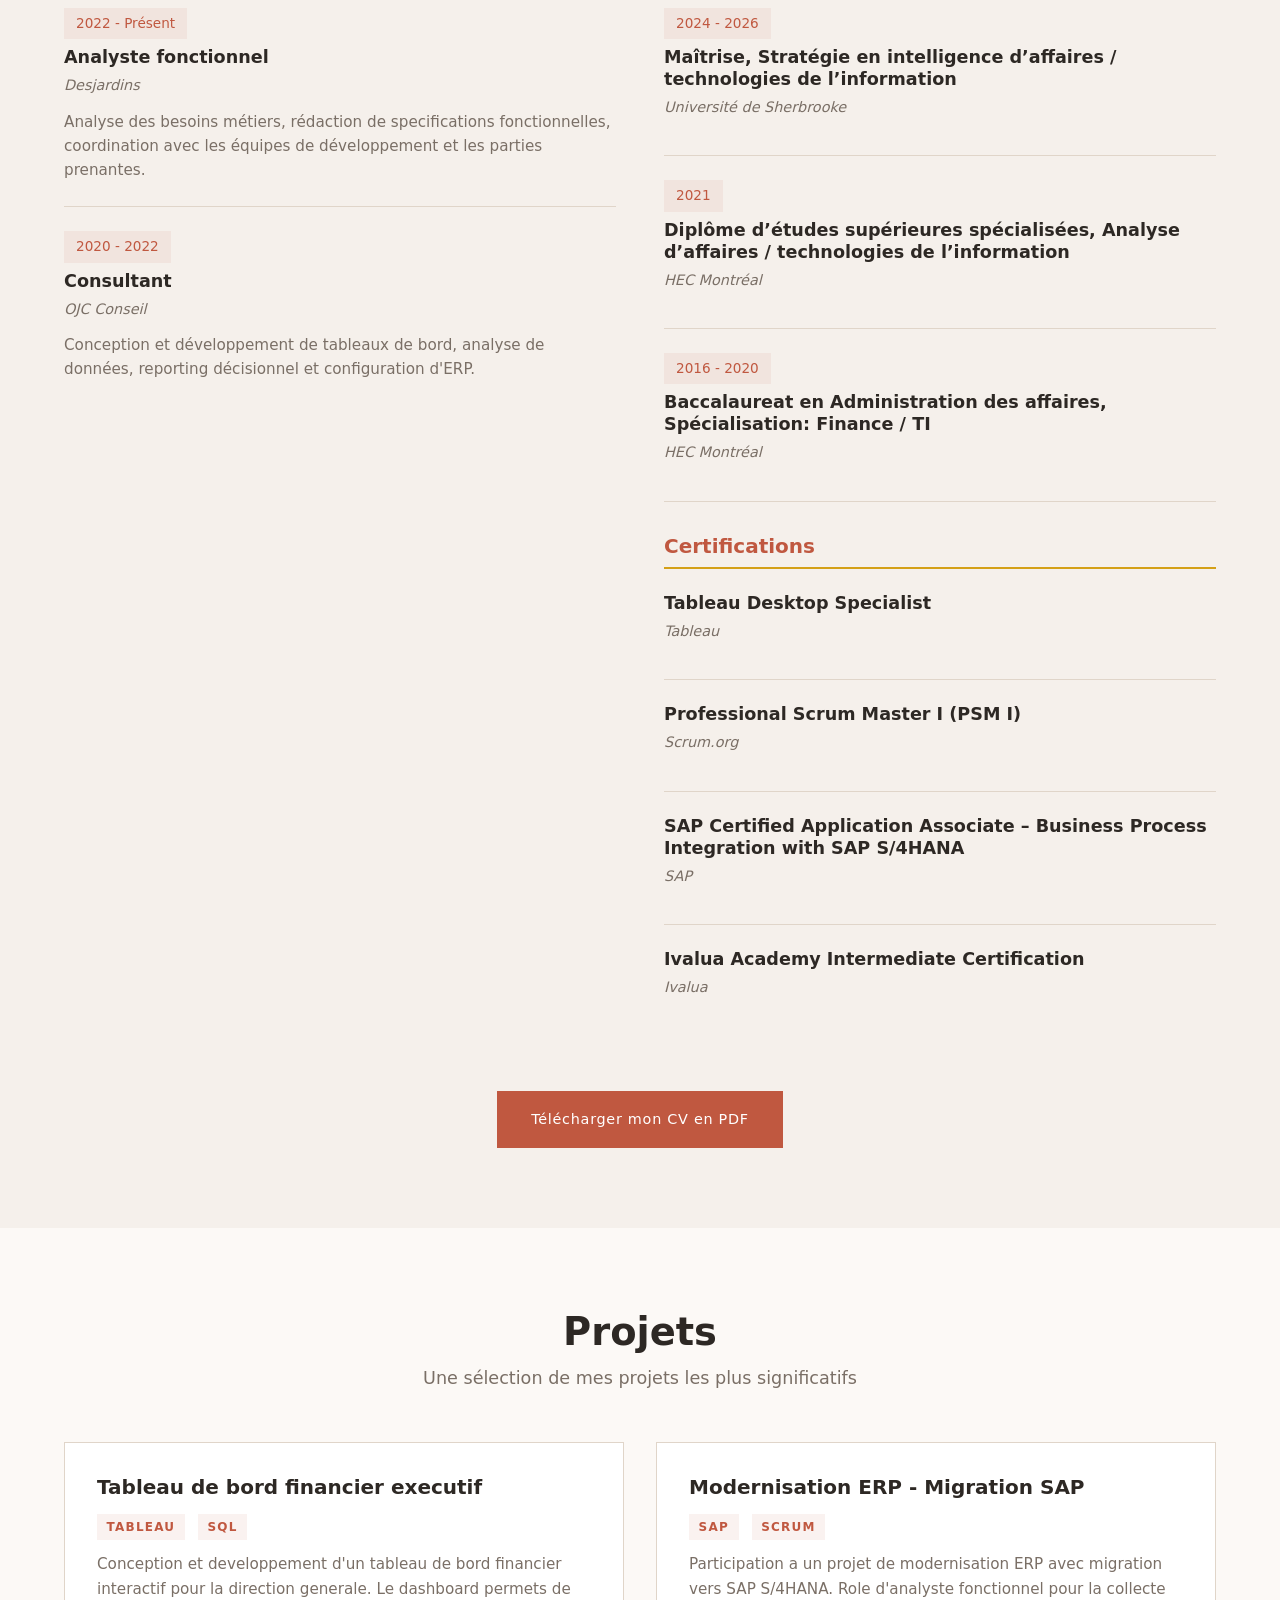
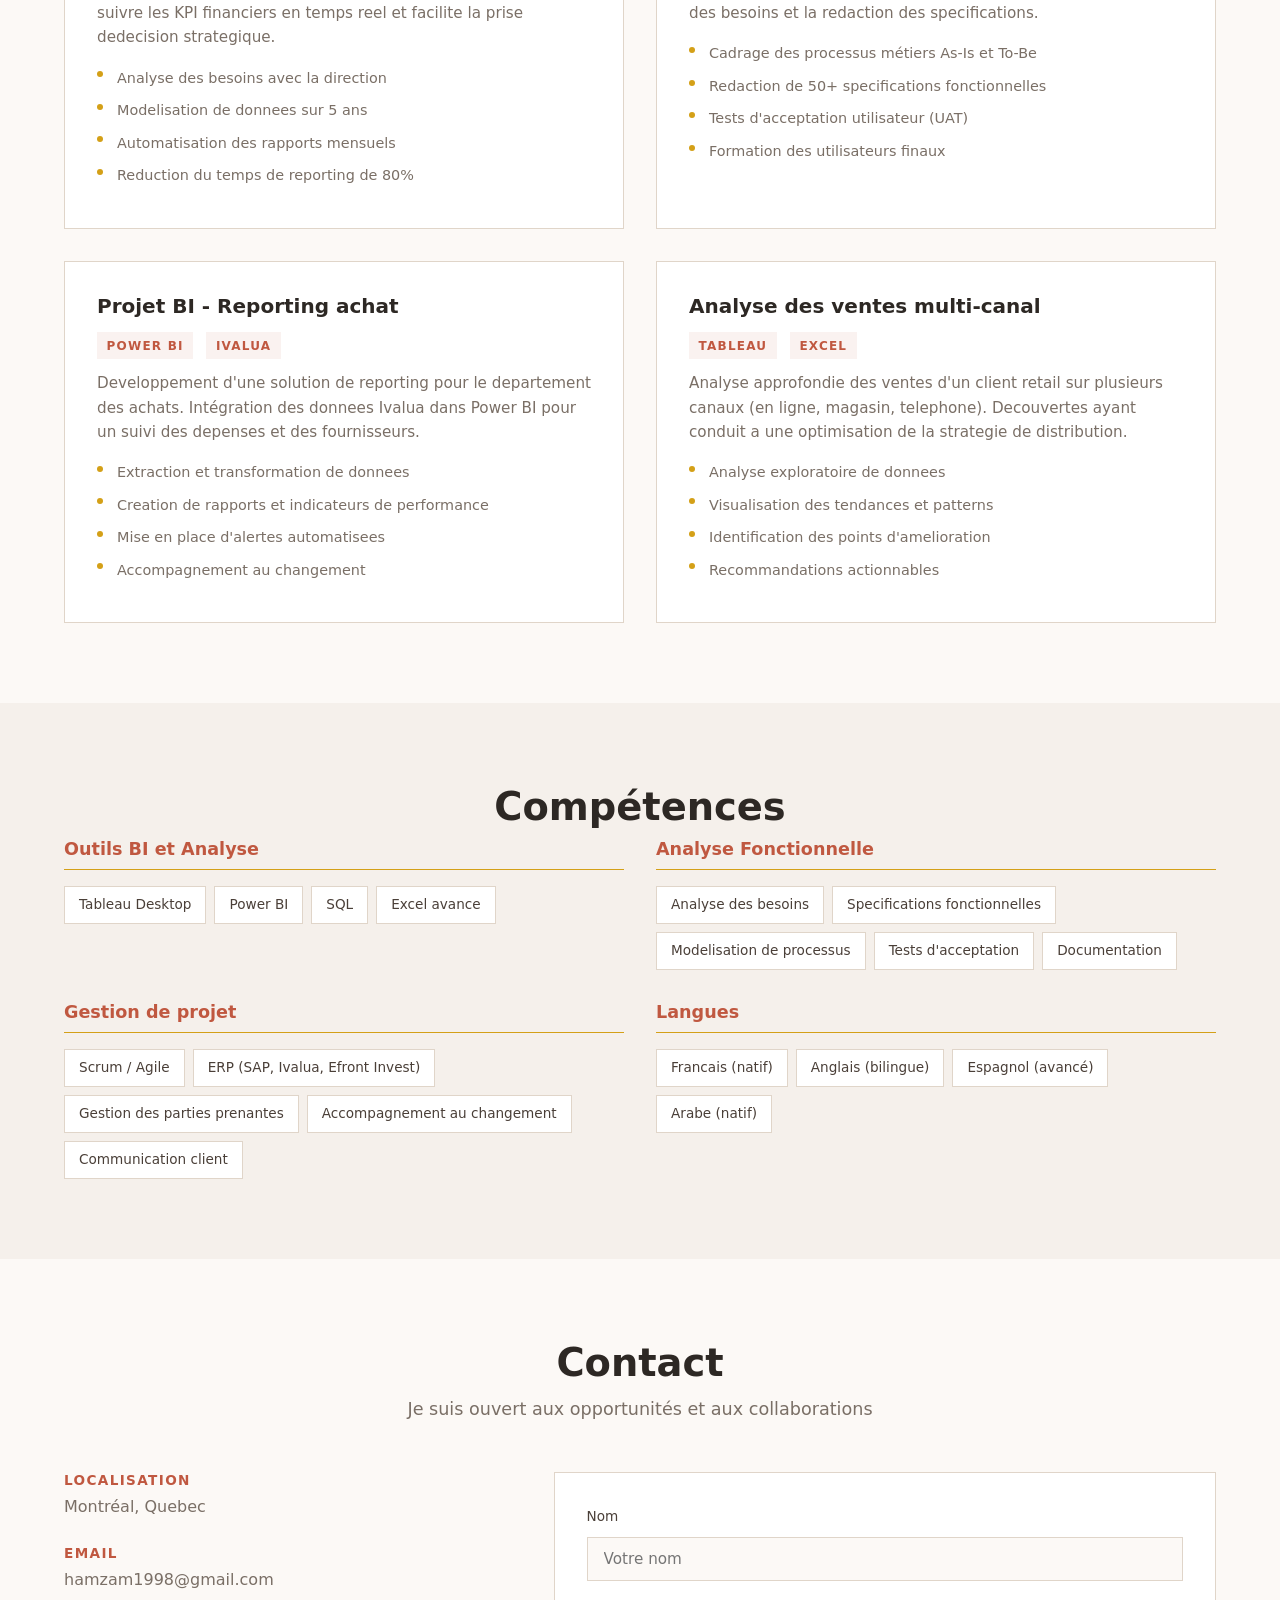
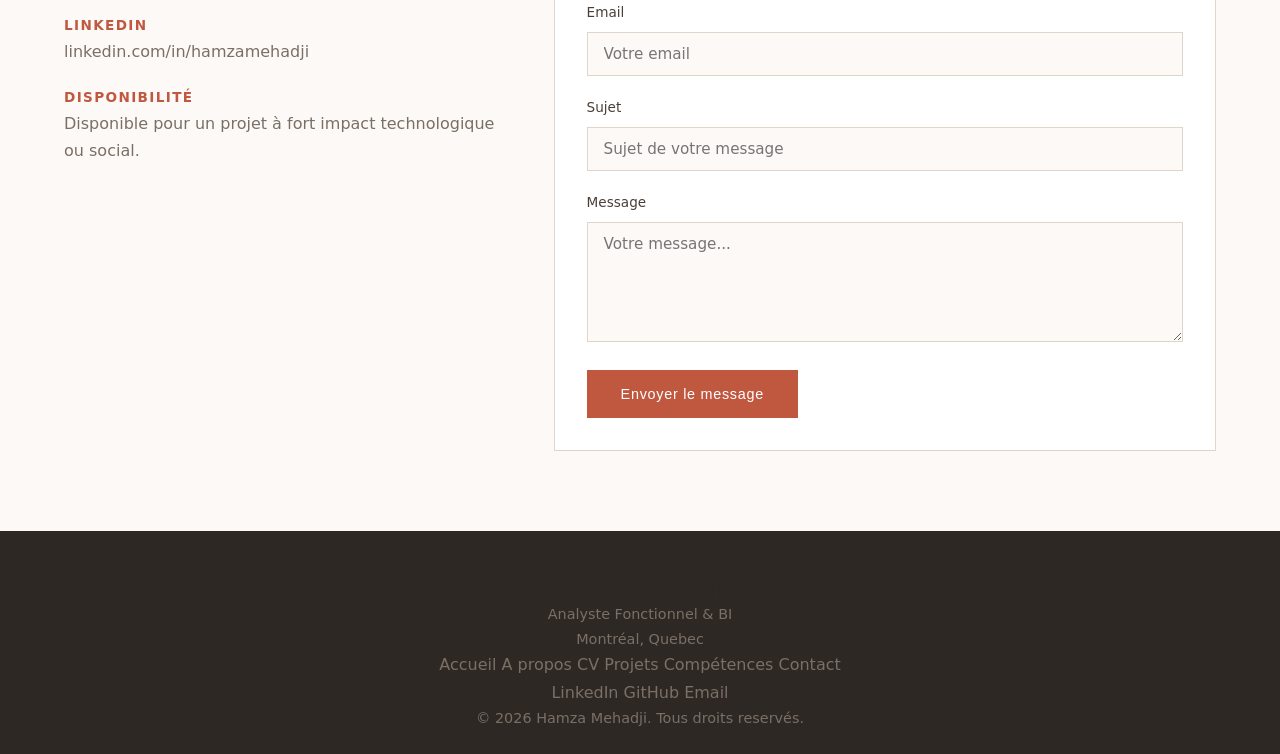
==== commit 7fc9c969: "Ajout des accents fautes orthographes Ajout des accents fautes orthographes" ====
--- a/index.html
+++ b/index.html
@@ -16,7 +16,7 @@
             <li><a href="#apropos">A propos</a></li>
             <li><a href="#cv">CV</a></li>
             <li><a href="#projets">Projets</a></li>
-            <li><a href="#compétences">compétences</a></li>
+            <li><a href="#compétences">Compétences</a></li>
             <li><a href="#contact">Contact</a></li>
         </ul>
                         <a href="index-en.html" class="lang-switch" aria-label="Switch to English"><span>EN</span></a>
@@ -205,7 +205,7 @@
     <!-- compétences -->
     <section id="compétences" class="section section-alt">
         <div class="container">
-            <h2 class="section-title">compétences</h2>
+            <h2 class="section-title">Compétences</h2>
             <div class="skills-grid">
                 <!-- compétences techniques -->
                 <div class="skills-category">
@@ -313,7 +313,7 @@
                 <a href="#apropos">A propos</a>
                 <a href="#cv">CV</a>
                 <a href="#projets">Projets</a>
-                <a href="#compétences">compétences</a>
+                <a href="#compétences">Compétences</a>
                 <a href="#contact">Contact</a>
             </div>
             <div class="footer-social">
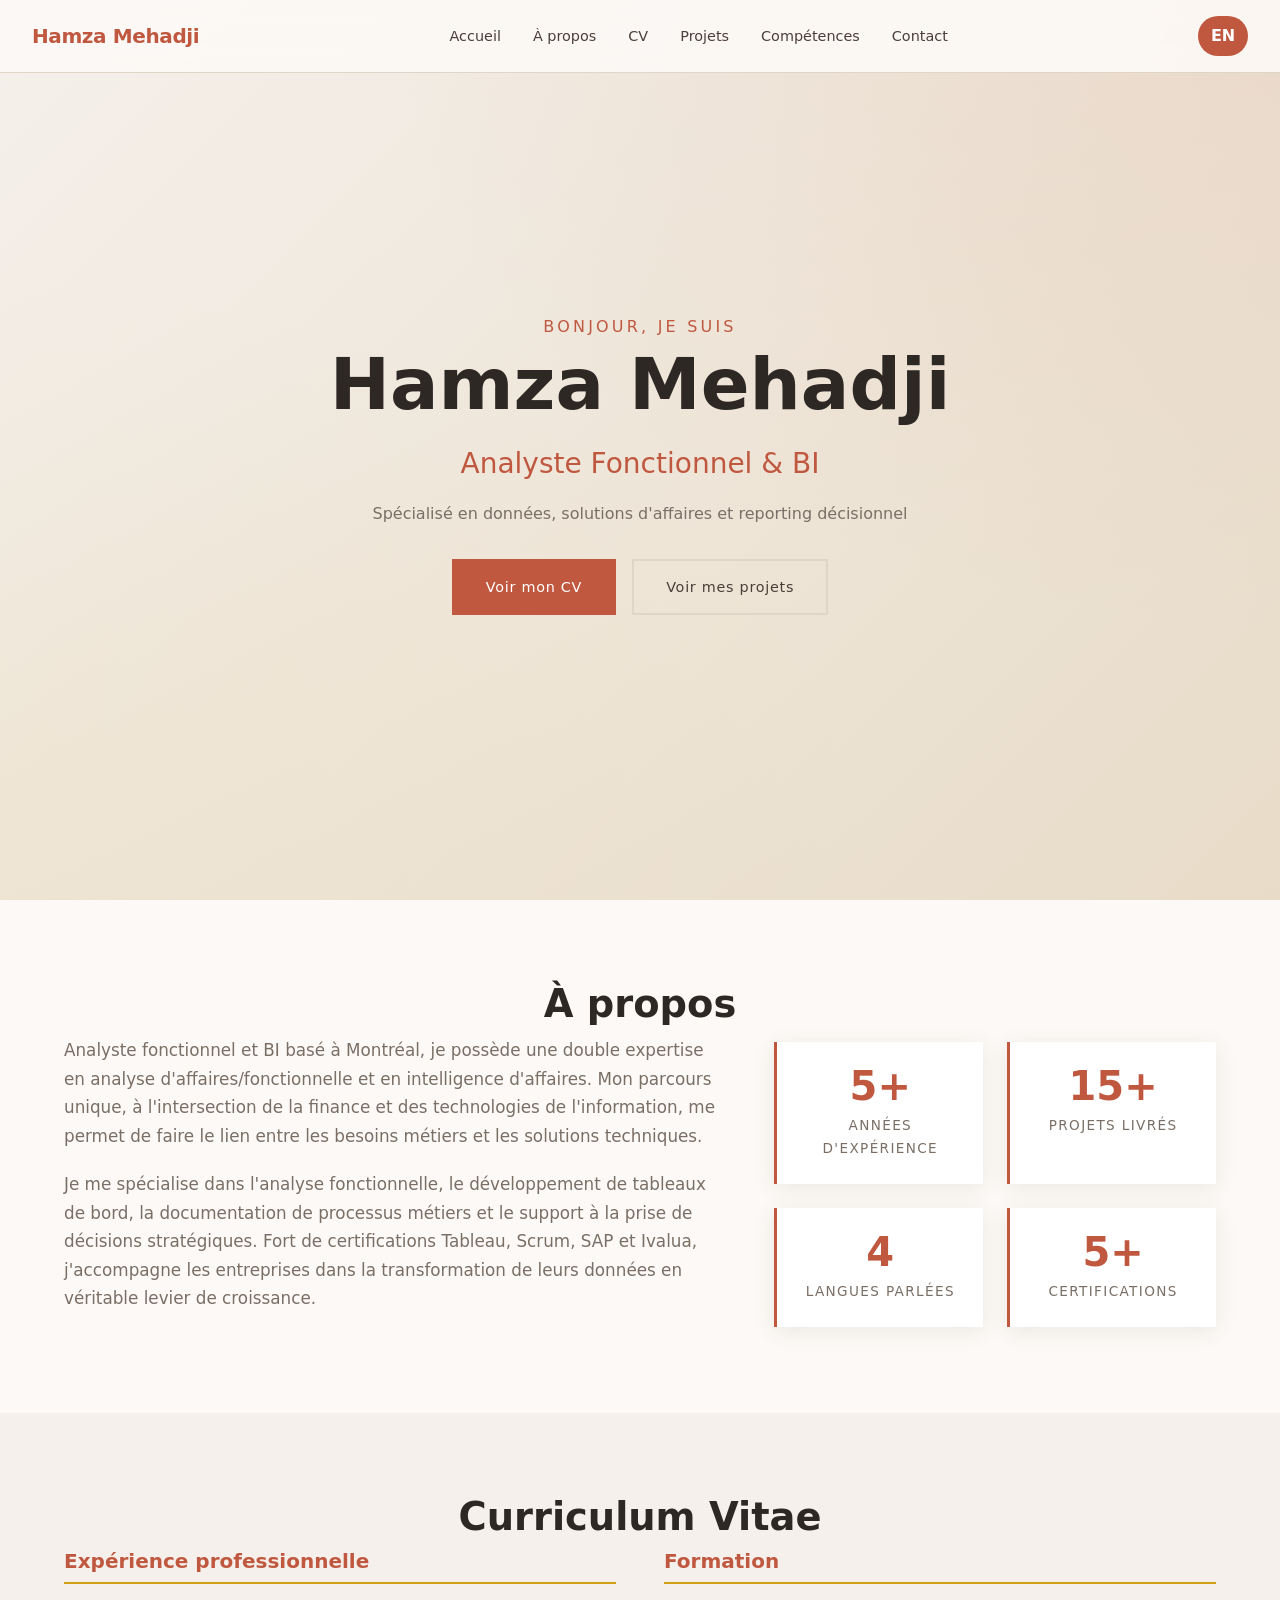
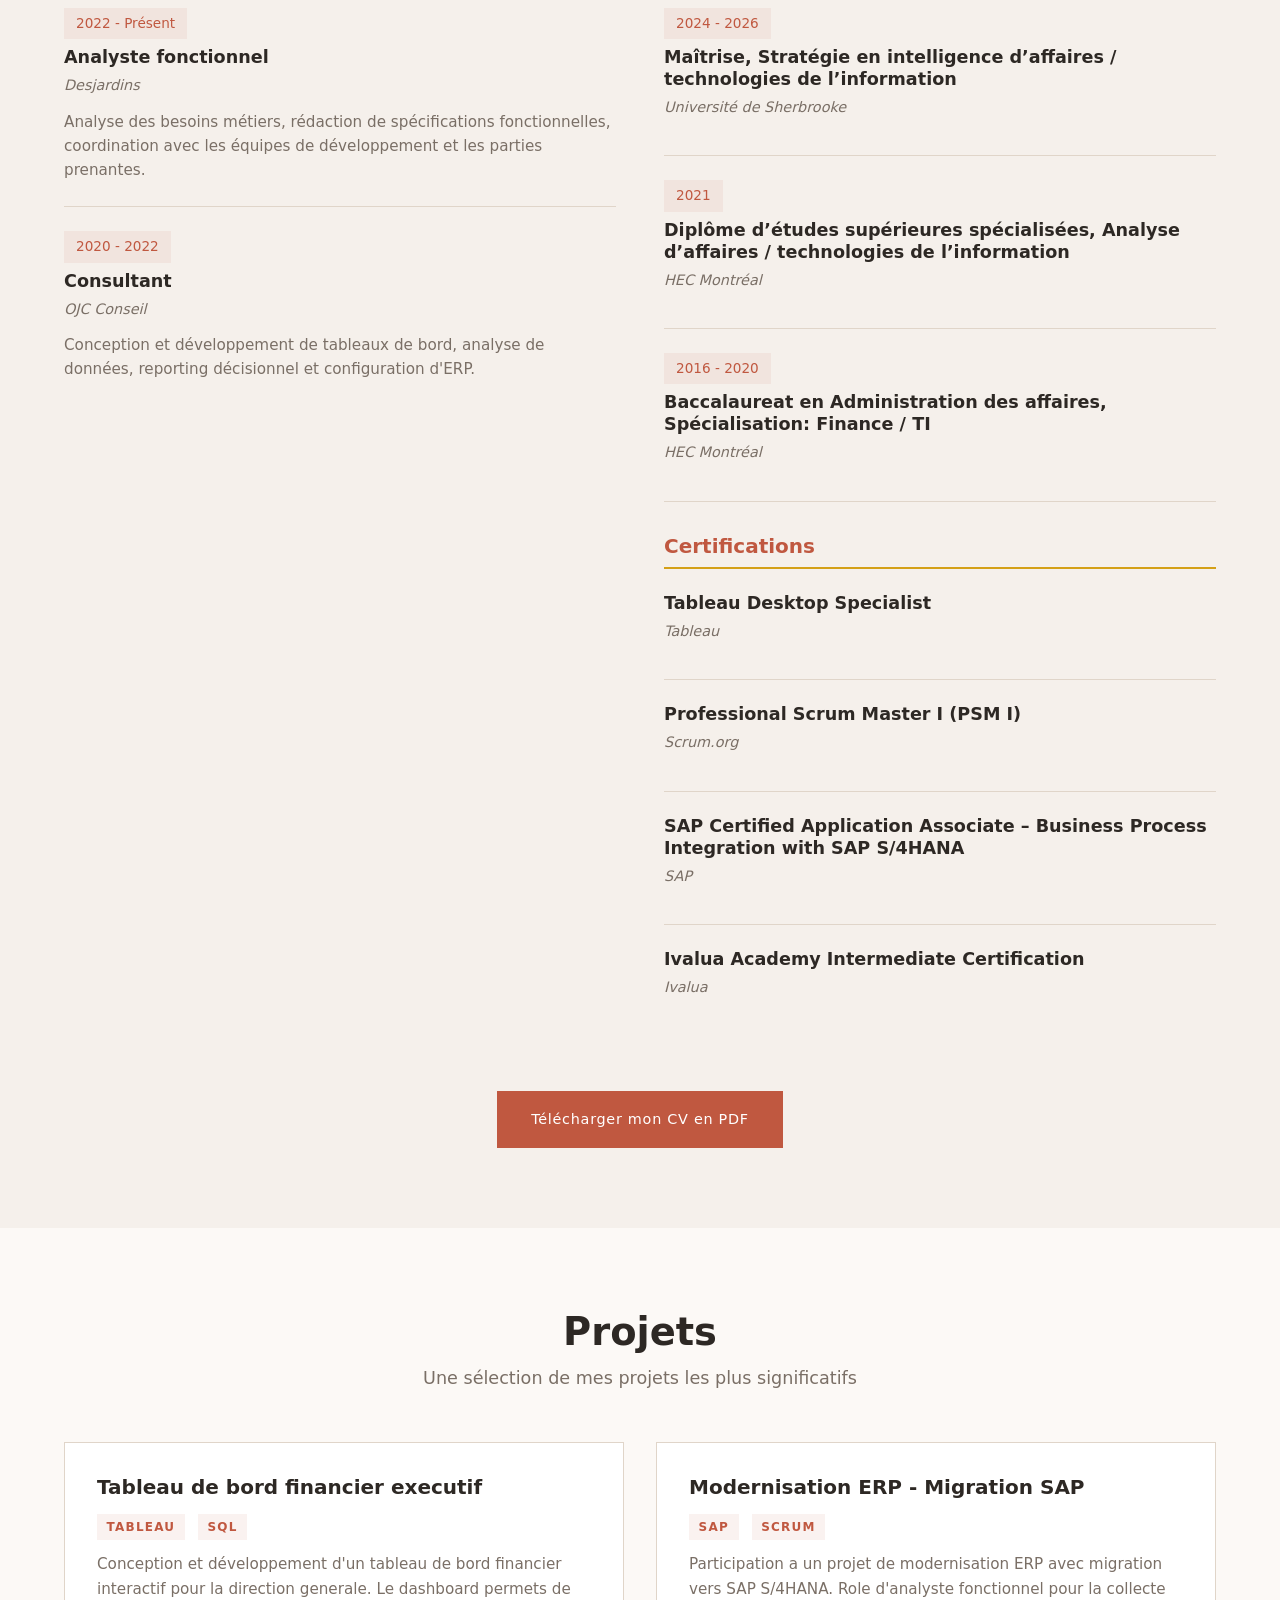
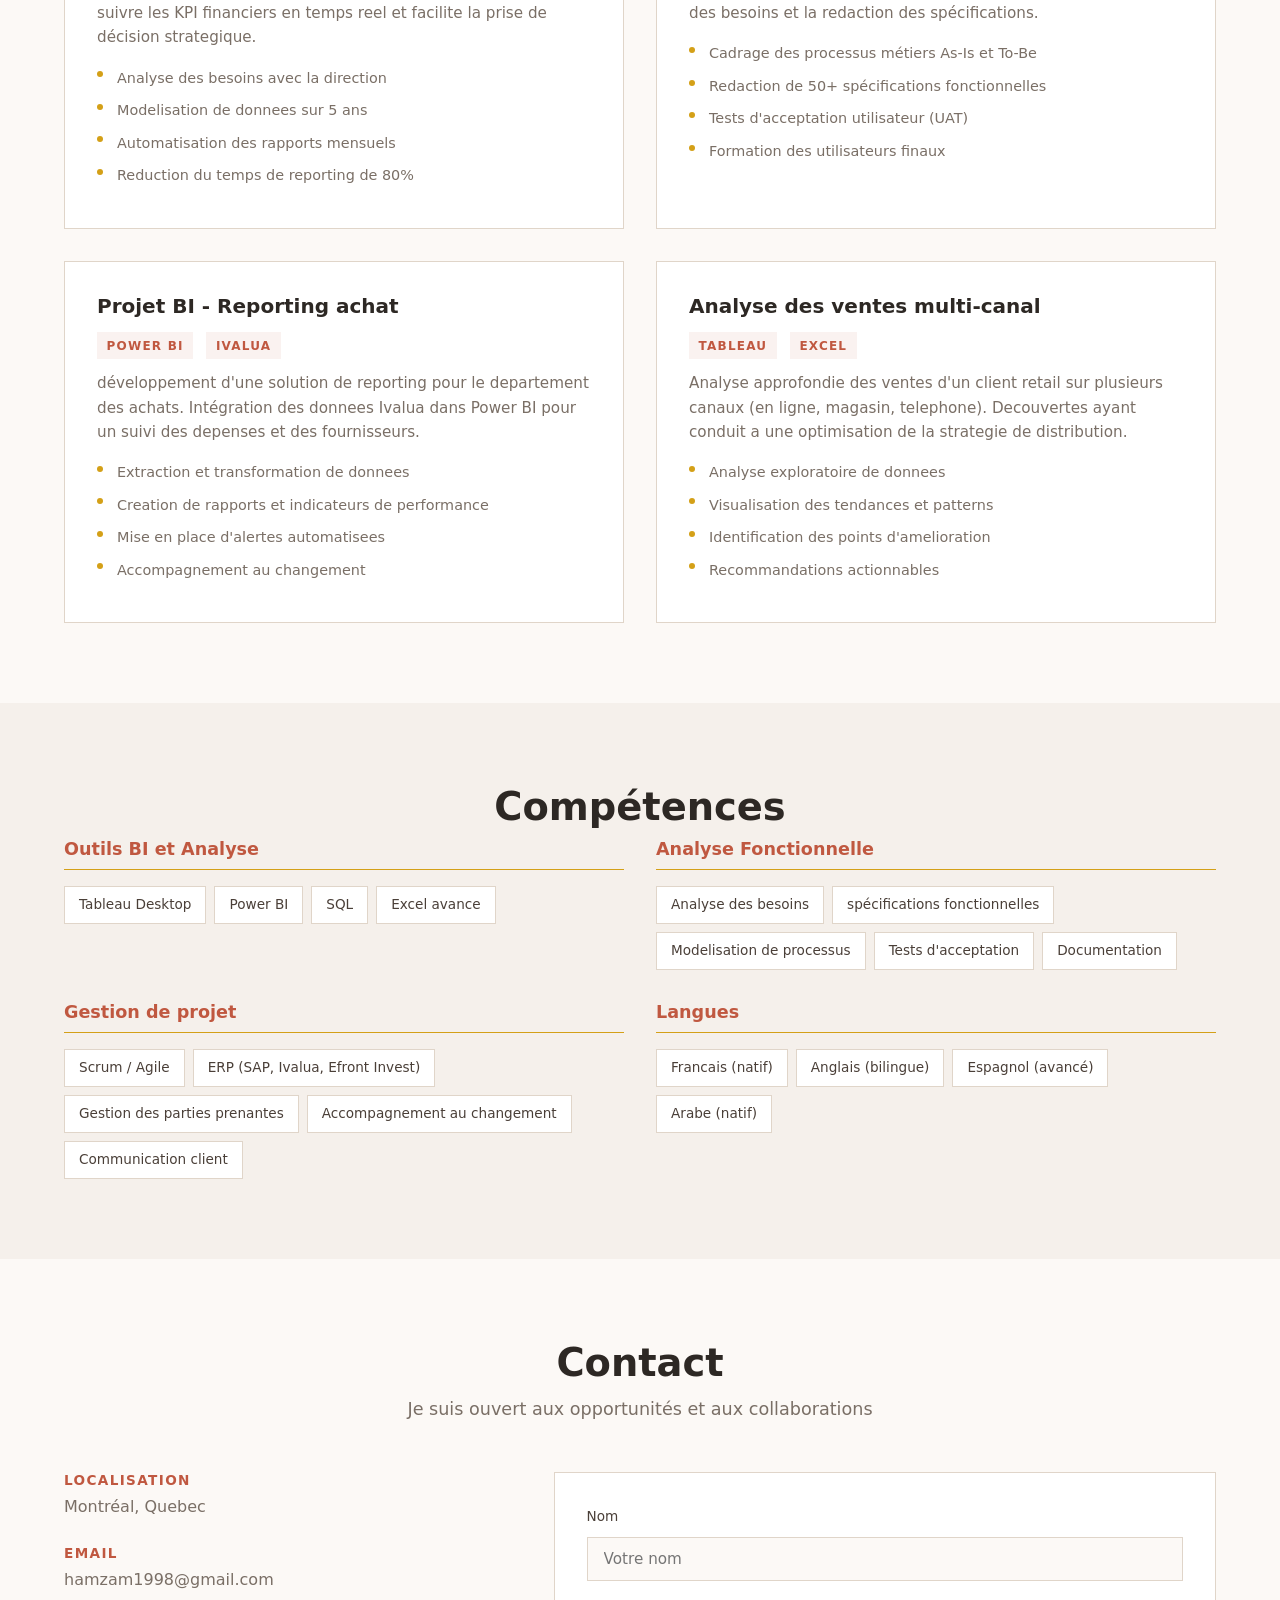
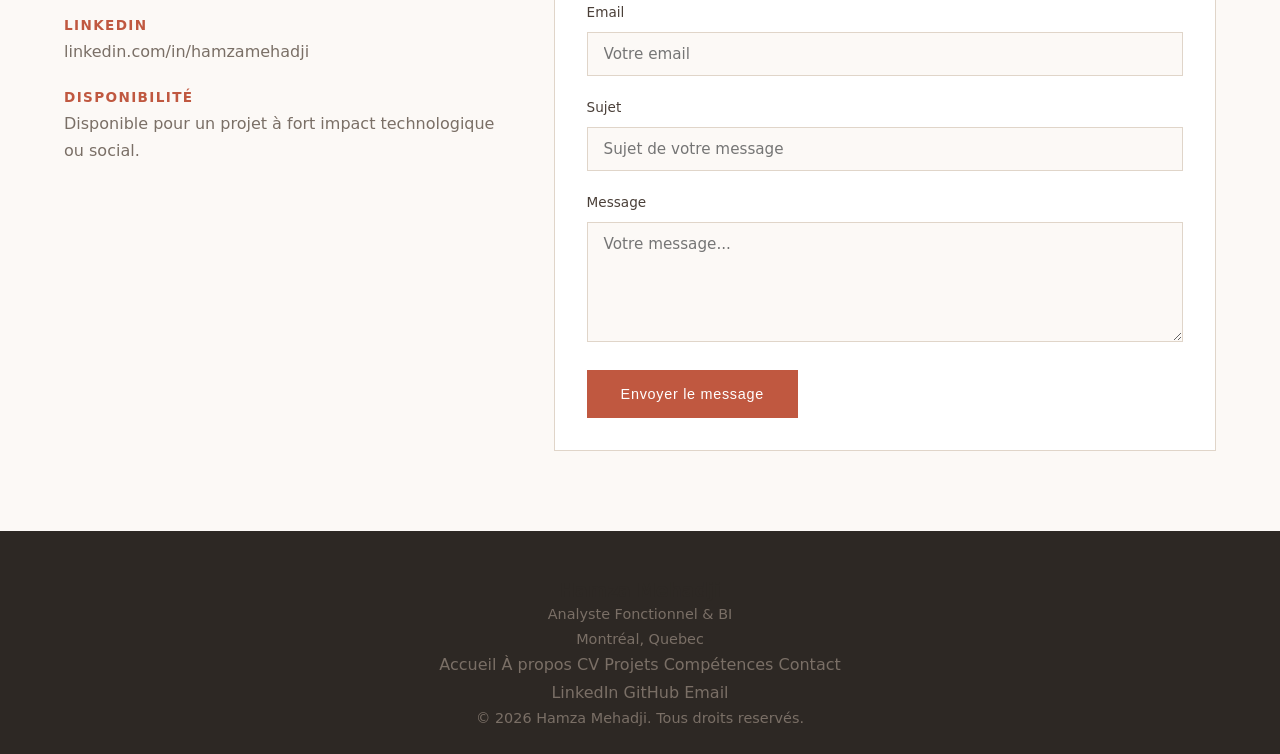
==== commit ec8a5e69: "Corrections orthographe Corrections orthographe" ====
--- a/index.html
+++ b/index.html
@@ -13,7 +13,7 @@
         <a href="#" class="logo">Hamza Mehadji</a>
         <ul class="nav-links">
             <li><a href="#accueil">Accueil</a></li>
-            <li><a href="#apropos">A propos</a></li>
+            <li><a href="#apropos">À propos</a></li>
             <li><a href="#cv">CV</a></li>
             <li><a href="#projets">Projets</a></li>
             <li><a href="#compétences">Compétences</a></li>
@@ -29,7 +29,7 @@
             <h1 class="hero-greeting">Bonjour, je suis</h1>
             <h2 class="hero-name">Hamza Mehadji</h2>
             <p class="hero-title">Analyste Fonctionnel & BI</p>
-            <p class="hero-subtitle">Specialisé en données, solutions d'affaires et reporting decisionnel</p>
+            <p class="hero-subtitle">Spécialisé en données, solutions d'affaires et reporting décisionnel</p>
             <div class="hero-buttons">
                 <a href="#cv" class="btn btn-primary">Voir mon CV</a>
                 <a href="#projets" class="btn btn-secondary">Voir mes projets</a>
@@ -37,14 +37,14 @@
         </div>
     </header>
 
-    <!-- A propos -->
+    <!-- À propos -->
     <section id="apropos" class="section">
         <div class="container">
-            <h2 class="section-title">A propos</h2>
+            <h2 class="section-title">À propos</h2>
             <div class="about-content">
                 <div class="about-text">
                     <p>Analyste fonctionnel et BI basé à Montréal, je possède une double expertise en analyse d'affaires/fonctionnelle et en intelligence d'affaires. Mon parcours unique, à l'intersection de la finance et des technologies de l'information, me permet de faire le lien entre les besoins métiers et les solutions techniques.</p>
-                    <p>Je me spécialise dans l'analyse fonctionnelle, le developpement de tableaux de bord, la documentation de processus métiers et le support à la prise de décisions stratégiques. Fort de certifications Tableau, Scrum, SAP et Ivalua, j'accompagne les entreprises dans la transformation de leurs données en véritable levier de croissance.</p>
+                    <p>Je me spécialise dans l'analyse fonctionnelle, le développement de tableaux de bord, la documentation de processus métiers et le support à la prise de décisions stratégiques. Fort de certifications Tableau, Scrum, SAP et Ivalua, j'accompagne les entreprises dans la transformation de leurs données en véritable levier de croissance.</p>
                 </div>
                 <div class="about-stats">
                     <div class="stat-card">
@@ -80,7 +80,7 @@
                         <span class="cv-date">2022 - Présent</span>
                         <h4 class="cv-role">Analyste fonctionnel</h4>
                         <span class="cv-company">Desjardins</span>
-                        <p>Analyse des besoins métiers, rédaction de specifications fonctionnelles, coordination avec les équipes de développement et les parties prenantes.</p>
+                        <p>Analyse des besoins métiers, rédaction de spécifications fonctionnelles, coordination avec les équipes de développement et les parties prenantes.</p>
                     </div>
                     <div class="cv-item">
                         <span class="cv-date">2020 - 2022</span>
@@ -144,7 +144,7 @@
                         <h3 class="project-title">Tableau de bord financier executif</h3>
                         <span class="project-tag">Tableau</span>
                         <span class="project-tag">SQL</span>
-                        <p>Conception et developpement d'un tableau de bord financier interactif pour la direction generale. Le dashboard permets de suivre les KPI financiers en temps reel et facilite la prise dedecision strategique.</p>
+                        <p>Conception et développement d'un tableau de bord financier interactif pour la direction generale. Le dashboard permets de suivre les KPI financiers en temps reel et facilite la prise de décision strategique.</p>
                         <ul class="project-highlights">
                             <li>Analyse des besoins avec la direction</li>
                             <li>Modelisation de donnees sur 5 ans</li>
@@ -159,10 +159,10 @@
                         <h3 class="project-title">Modernisation ERP - Migration SAP</h3>
                         <span class="project-tag">SAP</span>
                         <span class="project-tag">Scrum</span>
-                        <p>Participation a un projet de modernisation ERP avec migration vers SAP S/4HANA. Role d'analyste fonctionnel pour la collecte des besoins et la redaction des specifications.</p>
+                        <p>Participation a un projet de modernisation ERP avec migration vers SAP S/4HANA. Role d'analyste fonctionnel pour la collecte des besoins et la redaction des spécifications.</p>
                         <ul class="project-highlights">
                             <li>Cadrage des processus métiers As-Is et To-Be</li>
-                            <li>Redaction de 50+ specifications fonctionnelles</li>
+                            <li>Redaction de 50+ spécifications fonctionnelles</li>
                             <li>Tests d'acceptation utilisateur (UAT)</li>
                             <li>Formation des utilisateurs finaux</li>
                         </ul>
@@ -174,7 +174,7 @@
                         <h3 class="project-title">Projet BI - Reporting achat</h3>
                         <span class="project-tag">Power BI</span>
                         <span class="project-tag">Ivalua</span>
-                        <p>Developpement d'une solution de reporting pour le departement des achats. Intégration des donnees Ivalua dans Power BI pour un suivi des depenses et des fournisseurs.</p>
+                        <p>développement d'une solution de reporting pour le departement des achats. Intégration des donnees Ivalua dans Power BI pour un suivi des depenses et des fournisseurs.</p>
                         <ul class="project-highlights">
                             <li>Extraction et transformation de donnees</li>
                             <li>Creation de rapports et indicateurs de performance</li>
@@ -222,7 +222,7 @@
                     <h3 class="skills-category-title">Analyse Fonctionnelle</h3>
                     <div class="skills-list">
                         <span class="skill-tag">Analyse des besoins</span>
-                        <span class="skill-tag">Specifications fonctionnelles</span>
+                        <span class="skill-tag">spécifications fonctionnelles</span>
                         <span class="skill-tag">Modelisation de processus</span>
                         <span class="skill-tag">Tests d'acceptation</span>
                         <span class="skill-tag">Documentation</span>
@@ -310,7 +310,7 @@
             </div>
             <div class="footer-links">
                 <a href="#accueil">Accueil</a>
-                <a href="#apropos">A propos</a>
+                <a href="#apropos">À propos</a>
                 <a href="#cv">CV</a>
                 <a href="#projets">Projets</a>
                 <a href="#compétences">Compétences</a>
